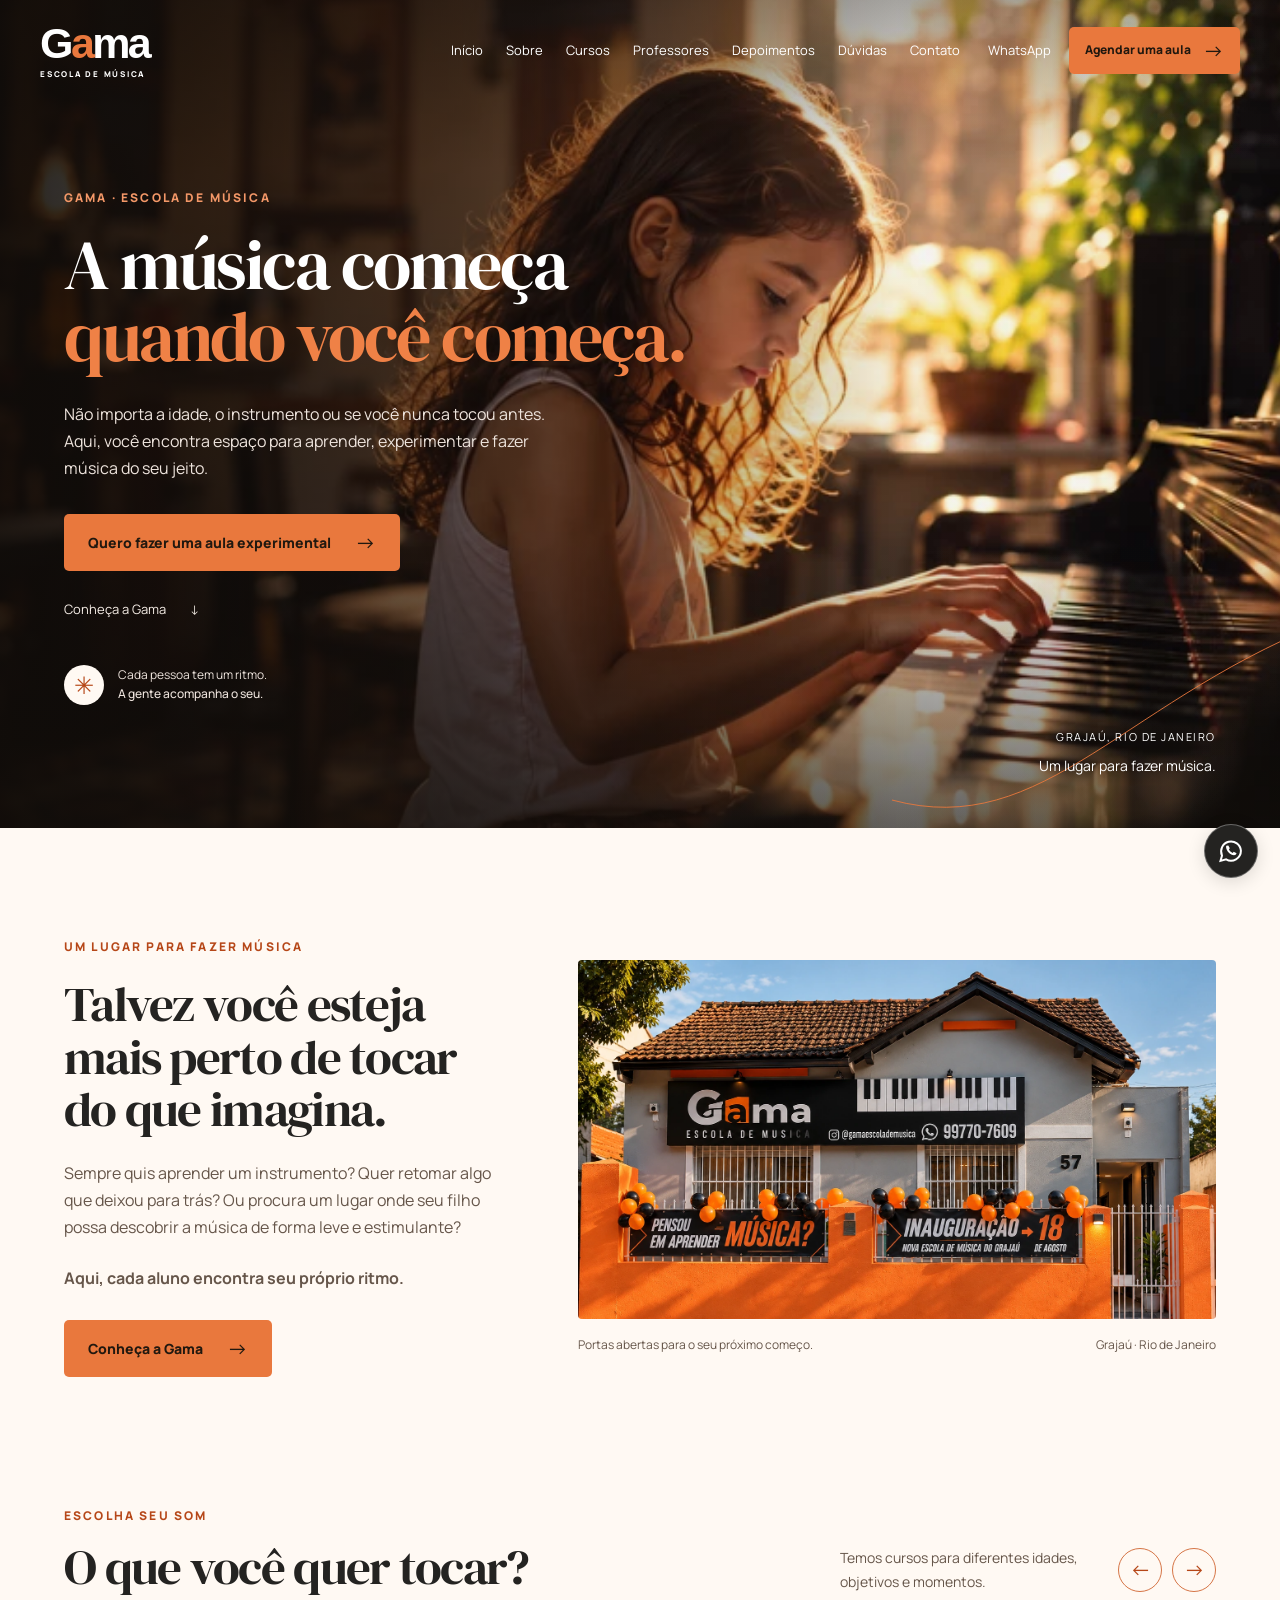
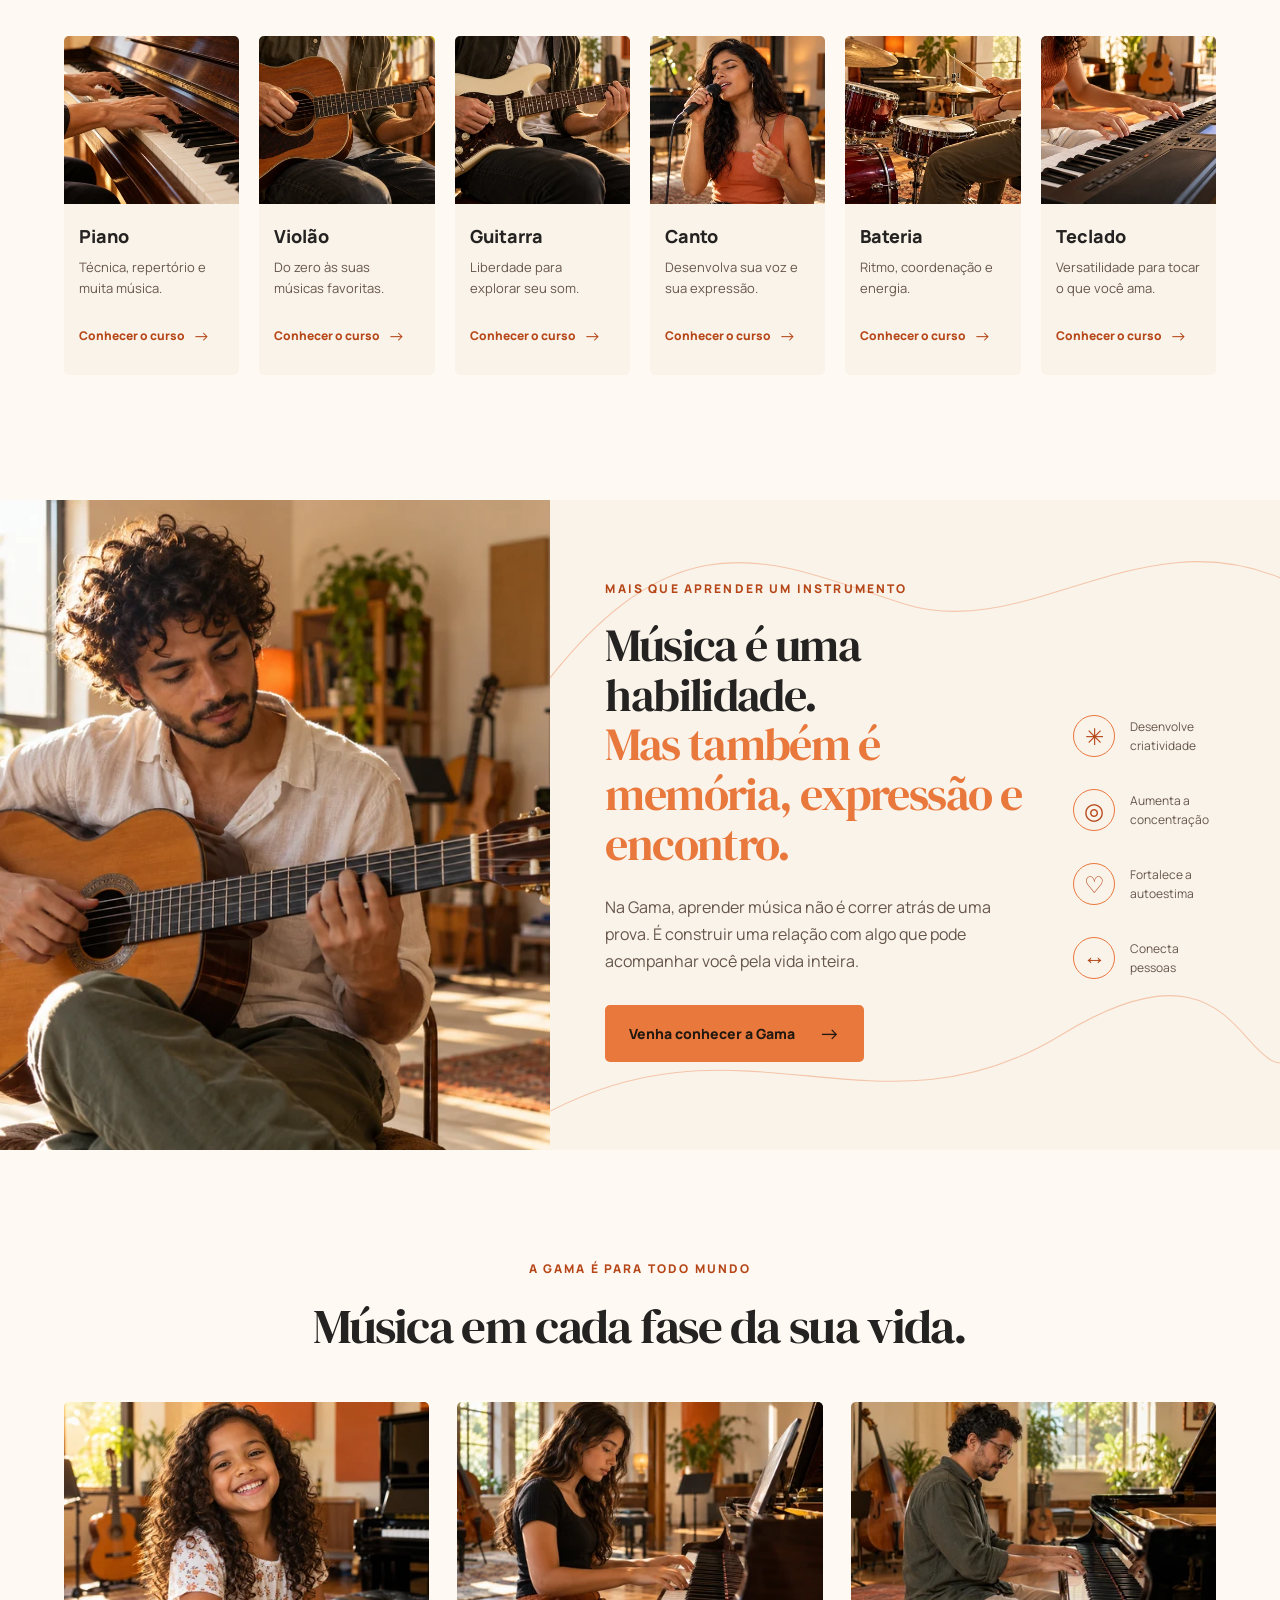
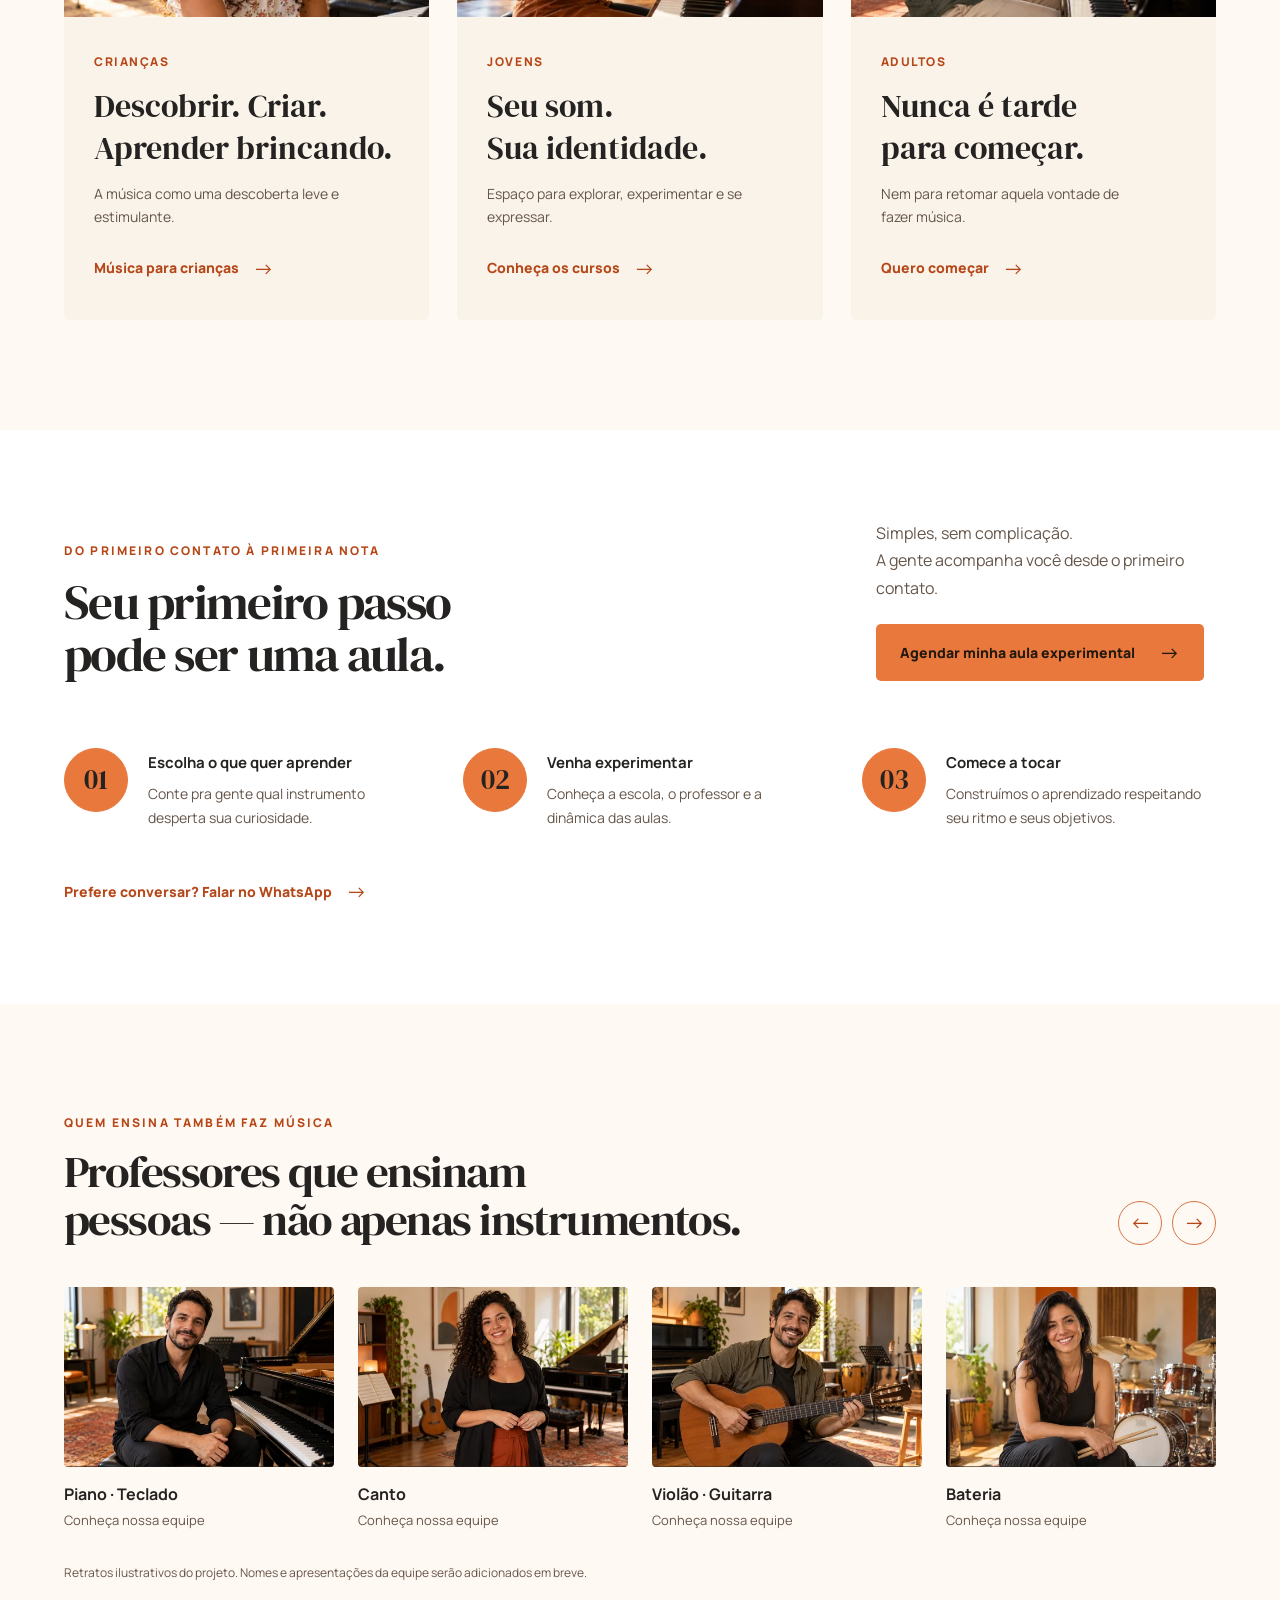
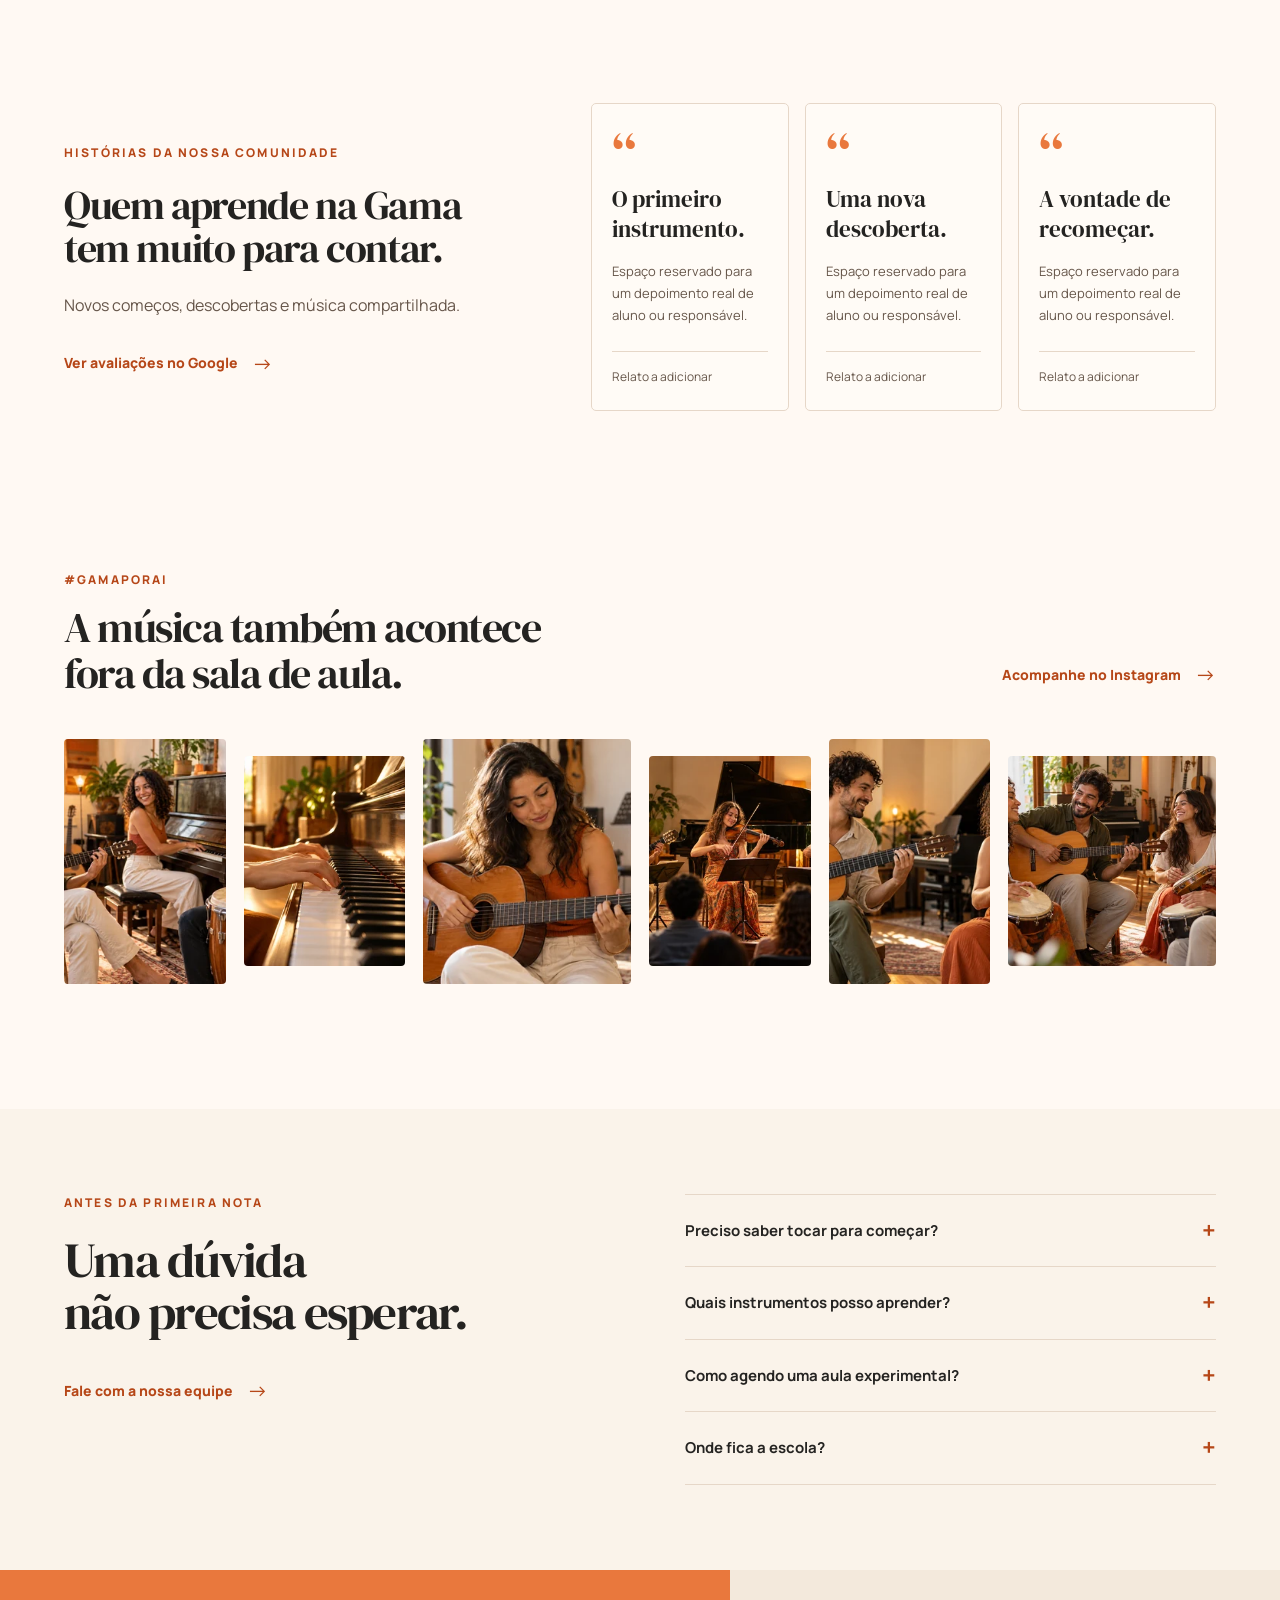
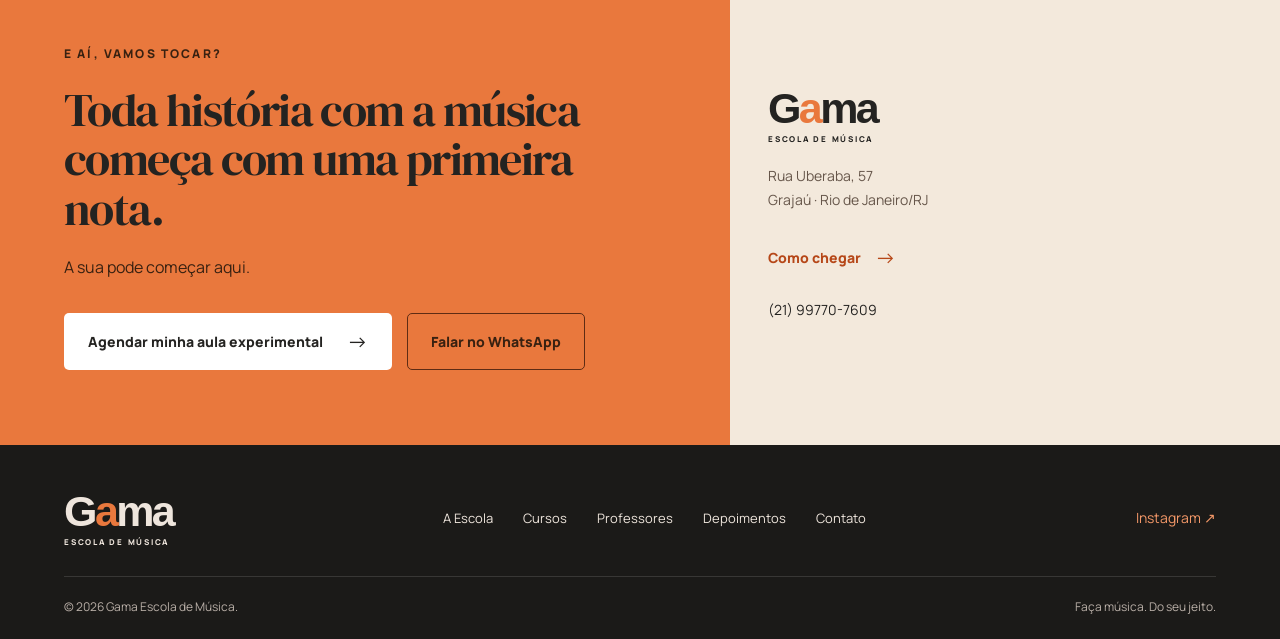
==== index.html @ e0041134 "Publish Gama Escola de Música website" ====
<!doctype html>
<html lang="pt-BR">
<head>
  <meta charset="UTF-8"><meta name="viewport" content="width=device-width,initial-scale=1">
  <title>Gama Escola de Música | Faça música no seu ritmo</title>
  <meta name="description" content="Piano, violão, guitarra, canto, bateria e teclado no Grajaú, Rio de Janeiro. Descubra seu som na Gama Escola de Música. Agende uma aula experimental.">
  <link rel="canonical" href="https://maximilerlima.github.io/gama-escola-de-musica/">
  <meta name="theme-color" content="#242321">
  <meta property="og:title" content="Gama Escola de Música | A música começa quando você começa."><meta property="og:description" content="Um lugar para aprender, experimentar e fazer música do seu jeito, no Grajaú, Rio de Janeiro."><meta property="og:type" content="website"><meta property="og:locale" content="pt_BR"><meta property="og:url" content="https://maximilerlima.github.io/gama-escola-de-musica/">
  <link rel="icon" href="data:image/svg+xml,%3Csvg xmlns='http://www.w3.org/2000/svg' viewBox='0 0 32 32'%3E%3Crect width='32' height='32' rx='7' fill='%23242321'/%3E%3Ctext x='6' y='25' font-family='Georgia' font-weight='bold' font-size='27' fill='%23E9783D'%3EG%3C/text%3E%3C/svg%3E">
  <link rel="preconnect" href="https://fonts.googleapis.com"><link rel="preconnect" href="https://fonts.gstatic.com" crossorigin><link href="https://fonts.googleapis.com/css2?family=DM+Serif+Display:ital@0;1&family=Manrope:wght@400;500;600;700;800&display=swap" rel="stylesheet">
  <link rel="stylesheet" href="styles.css"><script src="script.js" defer></script>
  <script type="application/ld+json">{"@context":"https://schema.org","@type":"MusicSchool","name":"Gama Escola de Música","telephone":"+55-21-99770-7609","address":{"@type":"PostalAddress","streetAddress":"Rua Uberaba, 57, Grajaú","addressLocality":"Rio de Janeiro","addressRegion":"RJ","addressCountry":"BR"},"sameAs":["https://www.instagram.com/gamaescolademusica/"],"url":"https://maximilerlima.github.io/gama-escola-de-musica/"}</script>
</head>
<body>
  <a class="skip" href="#conteudo">Pular para o conteúdo</a>
  <header id="header" class="header"><div class="header-inner">
    <a class="brand" href="#inicio" aria-label="Gama Escola de Música — início"><span class="brand-name">G<span>a</span>ma</span><span class="brand-sub">ESCOLA DE MÚSICA</span></a>
    <nav id="menu" aria-label="Menu principal"><a href="#inicio">Início</a><a href="#sobre">Sobre</a><a href="#cursos">Cursos</a><a href="#professores">Professores</a><a href="#depoimentos">Depoimentos</a><a href="#duvidas">Dúvidas</a><a href="#contato">Contato</a></nav>
    <div class="header-actions"><a class="whatsapp-header" href="https://wa.me/5521997707609" target="_blank" rel="noopener">WhatsApp</a><button class="button button-small" data-book>Agendar uma aula <span class="arrow" aria-hidden="true">→</span></button><button class="menu-toggle" aria-label="Abrir menu" aria-controls="menu" aria-expanded="false"><span></span><span></span></button></div>
  </div></header>
  <main id="conteudo">
    <section class="hero" id="inicio">
      <picture><source media="(max-width:650px)" srcset="assets/hero-900.webp"><img class="hero-photo" src="assets/hero-1774.webp" alt="Criança tocando piano em um ambiente acolhedor, iluminado pelo sol" width="1774" height="887" fetchpriority="high"></picture>
      <div class="hero-shade"></div><div class="container hero-content"><span class="eyebrow light">GAMA · ESCOLA DE MÚSICA</span><h1>A música começa<br><em>quando você<br class="mobile-break"> começa.</em></h1><p>Não importa a idade, o instrumento ou se você nunca tocou antes. Aqui, você encontra espaço para aprender, experimentar e fazer música do seu jeito.</p><button class="button" data-book>Quero fazer uma aula experimental <span class="arrow" aria-hidden="true">→</span></button><a class="hero-secondary" href="#sobre">Conheça a Gama <span aria-hidden="true">↓</span></a><div class="hero-note"><span class="note-icon" aria-hidden="true">✳</span><span>Cada pessoa tem um ritmo.<br><strong>A gente acompanha o seu.</strong></span></div></div>
      <div class="hero-caption">GRAJAÚ, RIO DE JANEIRO <span>Um lugar para fazer música.</span></div><svg class="hero-wave" viewBox="0 0 500 220" fill="none" aria-hidden="true"><path d="M0 211C171 257 260 95 500 6" stroke="currentColor"/></svg>
    </section>
    <section class="section about" id="sobre"><div class="container split about-split"><div class="reveal"><span class="eyebrow">UM LUGAR PARA FAZER MÚSICA</span><h2>Talvez você esteja<br>mais perto de tocar<br>do que imagina.</h2><p>Sempre quis aprender um instrumento? Quer retomar algo que deixou para trás? Ou procura um lugar onde seu filho possa descobrir a música de forma leve e estimulante?</p><p class="standout">Aqui, cada aluno encontra seu próprio ritmo.</p><a class="button" href="#experimente">Conheça a Gama <span class="arrow" aria-hidden="true">→</span></a></div><figure class="facade reveal"><img src="assets/fachada.webp" alt="Fachada real da Gama Escola de Música, com muro laranja e placa preta, na Rua Uberaba, 57" width="1550" height="1014" loading="lazy"><figcaption>Portas abertas para o seu próximo começo. <span>Grajaú · Rio de Janeiro</span></figcaption></figure></div></section>
    <section class="section courses" id="cursos"><div class="container"><div class="section-heading reveal"><div><span class="eyebrow">ESCOLHA SEU SOM</span><h2>O que você quer tocar?</h2></div><div class="heading-aside"><p>Temos cursos para diferentes idades,<br>objetivos e momentos.</p><div class="carousel-controls"><button class="circle" data-scroll="courses-track" data-direction="-1" aria-label="Ver cursos anteriores">←</button><button class="circle" data-scroll="courses-track" data-direction="1" aria-label="Ver próximos cursos">→</button></div></div></div><div class="courses-track scroll-track" id="courses-track" aria-label="Cursos de música"></div></div></section>
    <section class="emotional" id="musica"><figure class="emotion-photo"><img src="assets/musica-vida-hd.webp" srcset="assets/musica-vida-hd-480.webp 480w, assets/musica-vida-hd-960.webp 960w, assets/musica-vida-hd.webp 1448w" sizes="(max-width:700px) 100vw, 43vw" alt="Jovem tocando violão à luz natural" width="1448" height="1086" loading="lazy"></figure><div class="emotion-content"><svg class="melody" viewBox="0 0 700 600" fill="none" preserveAspectRatio="none" aria-hidden="true"><path d="M-20 190C120 0 220 60 340 96S570 12 710 76M-20 575C180 460 310 600 490 494S660 550 720 515" stroke="currentColor"/></svg><div class="emotion-main reveal"><span class="eyebrow">MAIS QUE APRENDER UM INSTRUMENTO</span><h2>Música é uma habilidade.<br><em>Mas também é memória, expressão e encontro.</em></h2><p>Na Gama, aprender música não é correr atrás de uma prova. É construir uma relação com algo que pode acompanhar você pela vida inteira.</p><button class="button" data-book>Venha conhecer a Gama <span class="arrow" aria-hidden="true">→</span></button></div><ul class="benefits reveal"><li><span aria-hidden="true">✳</span>Desenvolve<br>criatividade</li><li><span aria-hidden="true">◎</span>Aumenta a<br>concentração</li><li><span aria-hidden="true">♡</span>Fortalece a<br>autoestima</li><li><span aria-hidden="true">↔</span>Conecta<br>pessoas</li></ul></div></section>
    <section class="section audiences"><div class="container"><div class="center reveal"><span class="eyebrow">A GAMA É PARA TODO MUNDO</span><h2>Música em cada fase da sua vida.</h2></div><div class="audience-grid"><article class="audience-card reveal"><img src="assets/criancas-hd.webp" srcset="assets/criancas-hd-480.webp 480w, assets/criancas-hd-960.webp 960w, assets/criancas-hd.webp 1672w" sizes="(max-width:700px) 100vw, 33vw" alt="Criança sorrindo em um ambiente musical" width="1672" height="941" loading="lazy"><div><span class="card-label">CRIANÇAS</span><h3>Descobrir. Criar.<br>Aprender brincando.</h3><p>A música como uma descoberta leve e estimulante.</p><button class="text-link" data-book data-audience="crianças">Música para crianças <span class="arrow" aria-hidden="true">→</span></button></div></article><article class="audience-card reveal"><img src="assets/jovens-hd.webp" srcset="assets/jovens-hd-480.webp 480w, assets/jovens-hd-960.webp 960w, assets/jovens-hd.webp 1672w" sizes="(max-width:700px) 100vw, 33vw" alt="Jovem tocando piano" width="1672" height="941" loading="lazy"><div><span class="card-label">JOVENS</span><h3>Seu som.<br>Sua identidade.</h3><p>Espaço para explorar, experimentar e se expressar.</p><button class="text-link" data-book data-audience="jovens">Conheça os cursos <span class="arrow" aria-hidden="true">→</span></button></div></article><article class="audience-card reveal"><img src="assets/adultos-hd.webp" srcset="assets/adultos-hd-480.webp 480w, assets/adultos-hd-960.webp 960w, assets/adultos-hd.webp 1672w" sizes="(max-width:700px) 100vw, 33vw" alt="Adulto tocando piano" width="1672" height="941" loading="lazy"><div><span class="card-label">ADULTOS</span><h3>Nunca é tarde<br>para começar.</h3><p>Nem para retomar aquela vontade de fazer música.</p><button class="text-link" data-book data-audience="adultos">Quero começar <span class="arrow" aria-hidden="true">→</span></button></div></article></div></div></section>
    <section class="section first-step" id="experimente"><div class="container"><div class="section-heading reveal"><div><span class="eyebrow">DO PRIMEIRO CONTATO À PRIMEIRA NOTA</span><h2>Seu primeiro passo<br>pode ser uma aula.</h2></div><div class="step-intro"><p>Simples, sem complicação.<br>A gente acompanha você desde o primeiro contato.</p><button class="button" data-book>Agendar minha aula experimental <span class="arrow" aria-hidden="true">→</span></button></div></div><div class="steps"><article class="reveal"><span class="step-number">01</span><div><h3>Escolha o que quer aprender</h3><p>Conte pra gente qual instrumento desperta sua curiosidade.</p></div></article><article class="reveal"><span class="step-number">02</span><div><h3>Venha experimentar</h3><p>Conheça a escola, o professor e a dinâmica das aulas.</p></div></article><article class="reveal"><span class="step-number">03</span><div><h3>Comece a tocar</h3><p>Construímos o aprendizado respeitando seu ritmo e seus objetivos.</p></div></article></div><a class="text-link step-whatsapp" href="https://wa.me/5521997707609" target="_blank" rel="noopener">Prefere conversar? Falar no WhatsApp <span class="arrow" aria-hidden="true">→</span></a></div></section>
    <section class="section teachers" id="professores"><div class="container"><div class="section-heading reveal"><div><span class="eyebrow">QUEM ENSINA TAMBÉM FAZ MÚSICA</span><h2>Professores que ensinam<br>pessoas — não apenas instrumentos.</h2></div><div class="carousel-controls"><button class="circle" data-scroll="teachers-track" data-direction="-1" aria-label="Ver professores anteriores">←</button><button class="circle" data-scroll="teachers-track" data-direction="1" aria-label="Ver próximos professores">→</button></div></div><div class="teacher-track scroll-track" id="teachers-track"></div><p class="editorial-note">Retratos ilustrativos do projeto. Nomes e apresentações da equipe serão adicionados em breve.</p></div></section>
    <section class="section testimonials" id="depoimentos"><div class="container testimonials-grid"><div class="reveal"><span class="eyebrow">HISTÓRIAS DA NOSSA COMUNIDADE</span><h2>Quem aprende na Gama<br>tem muito para contar.</h2><p>Novos começos, descobertas e música compartilhada.</p><a class="text-link" href="https://www.google.com/maps/search/?api=1&amp;query=Gama+Escola+de+Música+Rua+Uberaba+57+Grajaú+Rio+de+Janeiro" target="_blank" rel="noopener">Ver avaliações no Google <span class="arrow" aria-hidden="true">→</span></a></div><div class="testimonial-track scroll-track"><article class="quote-card reveal"><span class="quote-mark" aria-hidden="true">“</span><h3>O primeiro instrumento.</h3><p>Espaço reservado para um depoimento real de aluno ou responsável.</p><span class="quote-label">Relato a adicionar</span></article><article class="quote-card reveal"><span class="quote-mark" aria-hidden="true">“</span><h3>Uma nova descoberta.</h3><p>Espaço reservado para um depoimento real de aluno ou responsável.</p><span class="quote-label">Relato a adicionar</span></article><article class="quote-card reveal"><span class="quote-mark" aria-hidden="true">“</span><h3>A vontade de recomeçar.</h3><p>Espaço reservado para um depoimento real de aluno ou responsável.</p><span class="quote-label">Relato a adicionar</span></article></div></div></section>
    <section class="section gallery"><div class="container"><div class="section-heading reveal"><div><span class="eyebrow">#GAMAPORAI</span><h2>A música também acontece<br>fora da sala de aula.</h2></div><a class="text-link" href="https://www.instagram.com/gamaescolademusica/" target="_blank" rel="noopener">Acompanhe no Instagram <span class="arrow" aria-hidden="true">→</span></a></div><div class="gallery-track scroll-track" id="gallery-track"></div></div></section>
    <section class="section faq" id="duvidas"><div class="container faq-grid"><div class="reveal"><span class="eyebrow">ANTES DA PRIMEIRA NOTA</span><h2>Uma dúvida<br>não precisa esperar.</h2><a class="text-link" href="https://wa.me/5521997707609" target="_blank" rel="noopener">Fale com a nossa equipe <span class="arrow" aria-hidden="true">→</span></a></div><div class="faq-list reveal"><details><summary>Preciso saber tocar para começar?<span aria-hidden="true">+</span></summary><p>Não. Você pode começar do zero ou retomar um instrumento. A equipe conversa com você sobre seus objetivos e seu momento.</p></details><details><summary>Quais instrumentos posso aprender?<span aria-hidden="true">+</span></summary><p>Piano, violão, guitarra, canto, bateria e teclado. Fale com a Gama para conhecer a disponibilidade de cada curso.</p></details><details><summary>Como agendo uma aula experimental?<span aria-hidden="true">+</span></summary><p>Clique em “Agendar uma aula”, escolha seu interesse e envie a mensagem pelo WhatsApp. A equipe confirma os detalhes e a disponibilidade com você.</p></details><details><summary>Onde fica a escola?<span aria-hidden="true">+</span></summary><p>Na Rua Uberaba, 57, Grajaú, Rio de Janeiro/RJ. Na seção de contato você encontra o mapa e o link para traçar sua rota.</p></details></div></div></section>
    <section class="final-cta" id="contato"><div class="final-message reveal"><span class="eyebrow light">E AÍ, VAMOS TOCAR?</span><h2>Toda história com a música<br>começa com uma primeira nota.</h2><p>A sua pode começar aqui.</p><div class="final-actions"><button class="button button-white" data-book>Agendar minha aula experimental <span class="arrow" aria-hidden="true">→</span></button><a class="button button-outline" href="https://wa.me/5521997707609" target="_blank" rel="noopener">Falar no WhatsApp</a></div></div><div class="contact-info"><a class="brand dark" href="#inicio"><span class="brand-name">G<span>a</span>ma</span><span class="brand-sub">ESCOLA DE MÚSICA</span></a><address>Rua Uberaba, 57<br>Grajaú · Rio de Janeiro/RJ</address><a class="text-link" href="https://www.google.com/maps/dir/?api=1&amp;destination=Rua+Uberaba+57+Grajaú+Rio+de+Janeiro" target="_blank" rel="noopener">Como chegar <span class="arrow" aria-hidden="true">→</span></a><a class="contact-phone" href="https://wa.me/5521997707609" target="_blank" rel="noopener">(21) 99770-7609</a><iframe title="Mapa da Gama Escola de Música na Rua Uberaba, 57, Grajaú" src="https://www.google.com/maps?q=Rua%20Uberaba%2057%20Graja%C3%BA%20Rio%20de%20Janeiro&amp;output=embed" loading="lazy" referrerpolicy="no-referrer-when-downgrade"></iframe></div></section>
  </main>
  <footer><div class="container footer-top"><a class="brand" href="#inicio"><span class="brand-name">G<span>a</span>ma</span><span class="brand-sub">ESCOLA DE MÚSICA</span></a><nav aria-label="Menu do rodapé"><a href="#sobre">A Escola</a><a href="#cursos">Cursos</a><a href="#professores">Professores</a><a href="#depoimentos">Depoimentos</a><a href="#contato">Contato</a></nav><a class="footer-social" href="https://www.instagram.com/gamaescolademusica/" target="_blank" rel="noopener">Instagram ↗</a></div><div class="container footer-bottom"><span>© <span id="year">2026</span> Gama Escola de Música.</span><span>Faça música. Do seu jeito.</span></div></footer>
  <a class="floating-wa" href="https://wa.me/5521997707609" target="_blank" rel="noopener" aria-label="Conversar com a Gama no WhatsApp"><svg viewBox="0 0 24 24" fill="none" aria-hidden="true"><path d="M20.5 11.8a8.5 8.5 0 0 1-12.7 7.4L3 20.5l1.3-4.6a8.5 8.5 0 1 1 16.2-4.1Z" stroke="currentColor" stroke-width="1.7"/><path d="M8 7.5c-.8 1.5.7 4.6 2.2 6s4 2.9 5.8 1.8l.8-1.4-2.5-1.2-.8 1c-1.5-.6-2.7-1.7-3.3-3.2l.8-.8L9.7 7.3 8 7.5Z" fill="currentColor"/></svg></a>
  <dialog id="booking" aria-labelledby="booking-title"><button class="dialog-close" aria-label="Fechar agendamento">×</button><span class="eyebrow">SEU PRIMEIRO PASSO</span><h2 id="booking-title">Vamos fazer música?</h2><p>Conte um pouco sobre você. A equipe da Gama combina os detalhes da sua aula pelo WhatsApp.</p><form id="booking-form"><label for="name">Seu nome</label><input id="name" name="name" autocomplete="given-name" placeholder="Como podemos chamar você?" maxlength="80" required><label for="instrument">O que você quer aprender?</label><select id="instrument" name="instrument"><option value="Ainda estou descobrindo">Ainda estou descobrindo</option>Piano</option><option>Violão</option><option>Guitarra</option><option>Canto</option><option>Bateria</option><option>Teclado</option></select><label for="message">Algo que você quer contar? <span>(opcional)</span></label><textarea id="message" name="message" rows="3" maxlength="600" placeholder="Seu objetivo, experiência ou melhor horário para conversar."></textarea><button class="button" type="submit">Continuar no WhatsApp <span class="arrow" aria-hidden="true">→</span></button><small>A disponibilidade e o agendamento serão confirmados pela equipe.</small></form></dialog>
  <dialog id="course-dialog" aria-labelledby="course-title"><button class="dialog-close" aria-label="Fechar detalhes do curso">×</button><span class="eyebrow">ENCONTRE SEU SOM</span><h2 id="course-title"></h2><p id="course-description"></p><div class="course-dialog-note">Seu aprendizado começa com uma conversa sobre o que você gosta de ouvir e o que quer tocar.</div><button class="button" id="course-book">Quero experimentar <span class="arrow" aria-hidden="true">→</span></button></dialog>
</body>
</html>
---- styles.css ----
:root{--orange:#E9783D;--accent:#b64718;--cream:#FFF9F3;--sand:#FAF3EA;--ink:#242321;--muted:#66564A;--border:#e6d7c8;--serif:'DM Serif Display',Georgia,serif;--sans:'Manrope',Arial,sans-serif}*{box-sizing:border-box}html{scroll-behavior:smooth;scroll-padding-top:100px}body{margin:0;background:var(--cream);color:var(--ink);font-family:var(--sans);font-size:16px;line-height:1.7}body.locked{overflow:hidden}button,input,select,textarea{font:inherit}button,a{-webkit-tap-highlight-color:transparent}button{cursor:pointer}a{color:inherit;text-decoration:none}img{display:block;max-width:100%;height:auto;object-fit:cover}figure{margin:0}h1,h2,h3,p{margin:0}h1,h2{font-family:var(--serif);font-weight:400;letter-spacing:-.035em;line-height:1.08}h2{font-size:clamp(36px,3.8vw,60px)}h3{line-height:1.3}em{font-style:normal;color:var(--orange)}p{color:var(--muted)}p+p{margin-top:20px}.container{width:min(1400px,calc(100% - 128px));margin-inline:auto}.section{padding:110px 0}.eyebrow{display:block;font-size:12px;letter-spacing:.18em;font-weight:800;color:var(--accent);margin-bottom:22px;line-height:1.5}.eyebrow.light{color:#f49868}.button{border:1px solid transparent;background:var(--orange);color:#21180f;border-radius:5px;display:inline-flex;align-items:center;justify-content:center;gap:24px;padding:17px 23px;font-size:14px;font-weight:800;line-height:1.5;min-height:52px;transition:background .3s,transform .3s,box-shadow .3s}.button:hover{background:#F28A52;box-shadow:0 6px 22px #24232112;transform:translateY(-2px)}.arrow{display:inline-block;font-size:21px;font-weight:400;line-height:1;transition:transform .3s}.button:hover .arrow,.text-link:hover .arrow{transform:translateX(5px)}.text-link{display:inline-flex;align-items:center;gap:14px;color:var(--accent);font-size:14px;font-weight:800;padding:10px 0;border:0;background:none;min-height:44px}.text-link:hover{text-decoration:underline;text-underline-offset:5px}:focus-visible{outline:3px solid #ba521c;outline-offset:5px}.skip{position:fixed;left:20px;top:-100px;z-index:100;background:white;padding:12px}.skip:focus{top:10px}.header{position:absolute;top:0;left:0;width:100%;z-index:30;color:white;transition:background .35s,color .35s,box-shadow .35s}.header.scrolled{position:fixed;background:#fff9f3ed;backdrop-filter:blur(18px);box-shadow:0 4px 20px #2423210d;color:var(--ink)}.header-inner{width:calc(100% - 80px);margin:auto;display:flex;align-items:center;gap:28px;min-height:100px}.brand{display:inline-flex;flex-direction:column;line-height:1;flex-shrink:0}.brand-name{font-family:Arial,sans-serif;font-size:43px;font-weight:800;letter-spacing:-.06em}.brand-name span{color:var(--orange)}.brand-sub{font-size:8px;font-weight:800;letter-spacing:.22em;margin-top:5px}.header nav{display:flex;gap:23px;margin-left:auto}.header nav a{font-size:13px;padding:10px 0;position:relative;white-space:nowrap}.header nav a:after,footer nav a:after{content:'';position:absolute;bottom:4px;left:0;width:100%;height:1px;background:var(--orange);transform:scaleX(0);transform-origin:left;transition:transform .3s}.header nav a:hover:after,footer nav a:hover:after{transform:scaleX(1)}.header-actions{display:flex;align-items:center;gap:18px}.whatsapp-header{font-size:13px;white-space:nowrap}.button-small{font-size:12px;padding:12px 15px;min-height:44px;gap:12px}.menu-toggle{display:none;background:none;border:0;color:inherit;width:44px;height:44px;padding:10px}.menu-toggle span{display:block;height:2px;background:currentColor;margin:7px 0;transition:transform .3s}.hero{height:92svh;min-height:700px;max-height:1050px;position:relative;isolation:isolate;color:white;overflow:hidden}.hero picture{position:absolute;inset:0;z-index:-3}.hero-photo{width:100%;height:100%;object-position:68% center}.hero-shade{position:absolute;inset:0;z-index:-2;background:linear-gradient(90deg,#100c09e6 0%,#140e0a94 35%,#100c090a 70%),linear-gradient(0deg,#120e09a6,transparent 35%,transparent 80%,#120e0959)}.hero-content{padding-top:clamp(170px,21svh,240px)}.hero h1{font-size:clamp(64px,5.5vw,88px);max-width:900px;line-height:1.02}.hero h1 em{color:#ef8146}.hero-content>p{max-width:510px;font-size:16px;color:#eee4dd;margin:28px 0 32px;line-height:1.7}.hero-secondary{display:flex;width:max-content;gap:24px;color:#f6eee7;font-size:13px;margin-top:20px;min-height:36px;align-items:center}.hero-note{display:flex;gap:14px;margin-top:38px;font-size:12px;line-height:1.6;color:#eee4dd}.hero-note strong{font-weight:500}.note-icon{background:var(--cream);color:var(--accent);display:grid;place-items:center;border-radius:50%;width:40px;height:40px;font-size:24px}.hero-caption{position:absolute;right:64px;bottom:50px;font-size:11px;letter-spacing:.14em;text-align:right}.hero-caption span{display:block;font-size:14px;letter-spacing:0;margin-top:8px}.hero-wave{position:absolute;right:-60px;bottom:20px;width:35%;color:var(--orange);z-index:-1}.mobile-break{display:none}.split{display:grid;gap:70px;align-items:center}.about-split{grid-template-columns:.82fr 1.18fr}.about p{max-width:440px;margin-top:24px}.about .standout{font-weight:700;font-size:16px;margin-bottom:28px}.facade img{width:100%;height:auto;aspect-ratio:16/9;max-height:420px;object-fit:cover;object-position:center 20%;border-radius:4px}.facade figcaption{display:flex;justify-content:space-between;gap:12px;font-size:12px;color:var(--muted);margin-top:16px}.facade figcaption span{white-space:nowrap}.section-heading{display:flex;justify-content:space-between;align-items:end;gap:40px;margin-bottom:42px}.section-heading .eyebrow{margin-bottom:16px}.heading-aside{display:flex;gap:40px;align-items:center}.heading-aside p{font-size:14px}.carousel-controls{display:flex;gap:10px}.circle{width:44px;height:44px;border-radius:50%;border:1px solid #d67546;background:none;color:var(--accent);font-size:21px;transition:background .3s}.circle:hover{background:#f7e4d6}.courses{padding-top:20px}.scroll-track{overflow-x:auto;scroll-snap-type:x mandatory;scrollbar-width:thin;scrollbar-color:#d5ab91 transparent;padding-bottom:15px}.courses-track{display:grid;grid-auto-columns:calc((100% - 100px)/6);grid-auto-flow:column;gap:20px}.course-card{background:var(--sand);border-radius:5px;overflow:hidden;scroll-snap-align:start;transition:transform .35s}.course-card:hover{transform:translateY(-5px)}.course-image{overflow:hidden}.course-image img{width:100%;aspect-ratio:1.04;transition:transform .5s}.course-card:hover img{transform:scale(1.04)}.course-info{padding:21px 15px 17px}.course-info h3{font-size:18px;font-weight:800}.course-info p{font-size:13px;line-height:1.6;margin:8px 0 15px;min-height:42px}.course-info .text-link{font-size:12px;gap:8px}.course-info .arrow{font-size:17px}.emotional{display:grid;grid-template-columns:43% 57%;background:var(--sand)}.emotion-photo{overflow:hidden}.emotion-photo img{width:100%;height:100%;min-height:650px;object-position:50% center;transition:transform .5s}.emotion-content{padding:80px 6vw 80px 55px;display:grid;grid-template-columns:1fr 130px;gap:40px;position:relative;overflow:hidden;isolation:isolate}.emotion-content h2{font-size:clamp(36px,3.6vw,56px)}.emotion-content p{margin:25px 0 30px;max-width:450px}.benefits{list-style:none;padding:45px 0 0;display:flex;flex-direction:column;justify-content:center;gap:32px;font-size:12px;line-height:1.6;color:var(--muted)}.benefits li{display:flex;align-items:center;gap:15px}.benefits li>span{font-size:23px;display:grid;place-items:center;color:var(--accent);border:1px solid var(--orange);border-radius:50%;width:42px;height:42px;flex-shrink:0}.melody{position:absolute;inset:0;width:100%;height:100%;color:#e9783d60;z-index:-1}.center{text-align:center;margin-bottom:50px}.audience-grid{display:grid;grid-template-columns:repeat(3,1fr);gap:28px}.audience-card{background:var(--sand);border-radius:5px;overflow:hidden}.audience-card>img{width:100%;aspect-ratio:1.7;transition:transform .5s}.audience-card:hover>img{transform:scale(1.025)}.audience-card>div{padding:30px}.card-label{font-size:12px;font-weight:800;letter-spacing:.13em;color:var(--accent)}.audience-card h3{font-family:var(--serif);font-weight:400;font-size:32px;margin:12px 0}.audience-card p{font-size:14px;max-width:270px;margin-bottom:17px}.first-step{background:#fff;padding:90px 0}.step-intro p{max-width:340px;margin-bottom:22px}.steps{display:grid;grid-template-columns:repeat(3,1fr);gap:45px;padding-top:25px}.steps article{display:flex;gap:20px;position:relative}.step-number{font-family:var(--serif);font-size:28px;width:64px;height:64px;border-radius:50%;border:1px solid var(--orange);background:var(--orange);display:grid;place-items:center;flex-shrink:0}.steps h3{font-size:15px;margin:5px 0 10px}.steps p{font-size:14px}.step-whatsapp{margin-top:40px}.teachers h2{font-size:clamp(36px,3.5vw,54px)}.teacher-track{display:grid;grid-auto-flow:column;grid-auto-columns:calc((100% - 72px)/4);gap:24px}.teacher-card{scroll-snap-align:start}.teacher-image{position:relative;overflow:hidden;border-radius:4px}.teacher-image img{width:100%;aspect-ratio:1.5;transition:transform .5s}.teacher-card:hover img{transform:scale(1.04)}.teacher-overlay{position:absolute;bottom:0;left:0;right:0;background:#242321d9;color:white;font-size:12px;padding:16px;transform:translateY(100%);transition:transform .3s}.teacher-card:hover .teacher-overlay,.teacher-card:focus .teacher-overlay{transform:translateY(0)}.teacher-card h3{font-size:16px;margin-top:17px}.teacher-card>p{font-size:13px;margin-top:5px}.editorial-note{font-size:12px;margin-top:16px}.testimonials{padding-top:10px}.testimonials-grid{display:grid;grid-template-columns:.85fr 1.15fr;gap:65px;align-items:center}.testimonials h2{font-size:clamp(36px,3.1vw,46px)}.testimonials-grid>div>p{margin:22px 0}.testimonial-track{display:grid;grid-auto-flow:column;grid-auto-columns:calc((100% - 32px)/3);gap:16px}.quote-card{border:1px solid var(--border);padding:23px 20px;border-radius:5px;background:#ffffff40;scroll-snap-align:start}.quote-mark{font-family:var(--serif);font-size:58px;color:var(--orange);line-height:1}.quote-card h3{font-family:var(--serif);font-weight:400;font-size:23px;margin-bottom:15px}.quote-card p{font-size:13px}.quote-label{display:block;color:var(--muted);font-size:12px;margin-top:25px;border-top:1px solid var(--border);padding-top:15px}.gallery{padding-top:35px}.gallery h2{font-size:clamp(36px,3.3vw,50px)}.gallery-track{display:flex;gap:18px;align-items:center}.gallery-item{flex:1 0 14%;overflow:hidden;border-radius:4px;scroll-snap-align:start;border:0;background:none;padding:0;cursor:default}.gallery-item:nth-child(3n){flex-basis:18%}.gallery-item img{width:100%;height:245px;transition:transform .5s}.gallery-item:nth-child(2n) img{height:210px}.gallery-item:hover img{transform:scale(1.04)}.faq{background:var(--sand);padding:85px 0}.faq-grid{display:grid;grid-template-columns:1fr 1fr;gap:90px}.faq .text-link{margin-top:30px}.faq-list details{border-bottom:1px solid var(--border)}.faq-list details:first-child{border-top:1px solid var(--border)}summary{cursor:pointer;display:flex;justify-content:space-between;gap:25px;padding:23px 0;font-size:15px;font-weight:700;list-style:none}summary::-webkit-details-marker{display:none}summary>span{font-size:24px;color:var(--accent);line-height:1;transition:transform .3s}details[open] summary>span{transform:rotate(45deg)}details p{font-size:14px;padding:0 35px 24px 0}.final-cta{display:grid;grid-template-columns:57% 43%}.final-message{padding:75px 5vw;background:var(--orange);color:var(--ink)}.final-message .eyebrow{color:#382111}.final-message h2{font-size:clamp(36px,3.6vw,56px)}.final-message>p{color:#382111;margin-top:20px}.final-actions{display:flex;gap:15px;flex-wrap:wrap;margin-top:32px}.button-white{background:white;color:var(--ink)}.button-white:hover{background:var(--cream)}.button-outline{background:transparent;border-color:#5e2c14;color:#382111}.button-outline:hover{background:#ffffff30}.contact-info{display:grid;grid-template-columns:1fr 1.15fr;align-content:center;column-gap:22px;row-gap:16px;padding:50px 3vw;background:#f3e9dc}.dark{color:var(--ink)}address{grid-column:1;font-size:14px;font-style:normal;color:var(--muted)}.contact-info .text-link{grid-column:1}.contact-phone{grid-column:1;font-size:14px}.contact-info iframe{grid-column:2;grid-row:1/5;width:100%;height:240px;border:0;border-radius:4px;filter:saturate(.65)}footer{background:#1b1a18;color:#eee5dc;padding:45px 0 22px}.footer-top{display:flex;align-items:center;gap:35px;justify-content:space-between}footer nav{display:flex;gap:30px}footer nav a{font-size:13px;position:relative;padding:10px 0}.footer-social{font-size:14px;color:#f49868}.footer-bottom{border-top:1px solid #ffffff20;margin-top:30px;padding-top:20px;display:flex;justify-content:space-between;font-size:12px;color:#b9afa7}.floating-wa{position:fixed;bottom:22px;right:22px;background:var(--ink);border:1px solid #ffffff50;color:white;box-shadow:0 4px 18px #0002;width:54px;height:54px;display:grid;place-items:center;border-radius:50%;z-index:40;transition:transform .3s}.floating-wa:hover{transform:translateY(-4px)}.floating-wa svg{width:28px;height:28px}dialog{color:var(--ink);border:1px solid var(--border);background:var(--cream);border-radius:10px;padding:45px;width:min(540px,calc(100% - 36px));max-height:calc(100svh - 40px);box-shadow:0 20px 70px #0003;overflow:auto}dialog::backdrop{background:#14100dc7;backdrop-filter:blur(6px)}dialog h2{font-size:42px;margin-bottom:20px}dialog>p{font-size:14px}.dialog-close{position:absolute;right:15px;top:13px;width:44px;height:44px;border:0;background:none;font-size:30px;color:var(--muted)}dialog .eyebrow{padding-right:30px}form{display:flex;flex-direction:column;gap:9px;margin-top:25px}form label{font-size:14px;font-weight:700;margin-top:10px}form label span{font-weight:400;color:var(--muted)}input,select,textarea{border:1px solid #b6a496;border-radius:5px;background:white;padding:13px 14px;width:100%;color:var(--ink);font-size:16px}textarea{resize:vertical}form .button{margin-top:15px}form small{font-size:12px;color:var(--muted);text-align:center;margin-top:8px}.course-dialog-note{padding:22px;background:var(--sand);font-size:14px;color:var(--muted);margin:22px 0}.js .reveal{opacity:0;transform:translateY(22px);transition:opacity .7s,transform .7s}.js .reveal.visible{opacity:1;transform:none}.js .audience-card:nth-child(2),.js .steps article:nth-child(2){transition-delay:.1s}.js .audience-card:nth-child(3),.js .steps article:nth-child(3){transition-delay:.2s}
@media(min-width:1600px){.header-inner{width:min(1480px,calc(100% - 100px))}.emotion-content{padding-right:max(55px,calc((100vw - 1400px)/2))}.hero-caption{right:max(64px,calc((100vw - 1400px)/2))}}
@media(max-width:1250px){.header-inner{gap:20px;width:calc(100% - 60px)}.header nav{gap:16px}.header nav a{font-size:12px}.whatsapp-header{display:none}.container{width:calc(100% - 90px)}.split{gap:45px}.emotion-content{padding:65px 40px;gap:25px;grid-template-columns:1fr}.benefits{display:grid;grid-template-columns:1fr 1fr;margin:0;padding:0;gap:18px}.emotion-photo img{min-height:730px}.course-info{padding:18px 12px}.courses-track{grid-auto-columns:calc((100% - 60px)/4)}.testimonials-grid{grid-template-columns:.8fr 1.2fr;gap:35px}.testimonial-track{grid-auto-columns:calc((100% - 16px)/2)}.contact-info{grid-template-columns:1fr;row-gap:14px}.contact-info iframe{grid-column:1;grid-row:auto;height:180px}.final-message{display:flex;flex-direction:column;justify-content:center}.final-cta{grid-template-columns:60% 40%}}
@media(max-width:1000px){.header-inner{min-height:85px}.header nav{display:none;position:absolute;top:84px;left:0;width:100%;margin:0;background:var(--cream);color:var(--ink);padding:20px 35px 30px;box-shadow:0 15px 25px #0002;flex-direction:column;gap:4px}.header.menu-open{background:var(--cream);color:var(--ink)}.header.menu-open nav{display:flex}.header nav a{font-size:16px;min-height:44px}.header-actions{margin-left:auto}.menu-toggle{display:block}.menu-open .menu-toggle span:first-child{transform:translateY(4.5px) rotate(45deg)}.menu-open .menu-toggle span:last-child{transform:translateY(-4.5px) rotate(-45deg)}.section{padding:80px 0}.hero{min-height:730px}.hero h1{font-size:64px}.hero-content{padding-top:180px}.hero-content>p{max-width:430px}.about-split{gap:30px;grid-template-columns:1fr 1fr}.about h2{font-size:40px}.facade img{aspect-ratio:16/9;max-height:350px}.facade figcaption{flex-direction:column}.section-heading{gap:25px}.heading-aside{gap:22px}.heading-aside p{font-size:13px}.emotional{grid-template-columns:42% 58%}.emotion-content{padding:55px 30px}.emotion-content h2{font-size:39px}.audience-grid{gap:20px}.audience-card>div{padding:24px}.audience-card h3{font-size:28px}.steps{gap:25px}.steps article{flex-direction:column;gap:12px}.teacher-track{grid-auto-columns:calc((100% - 40px)/3);gap:20px}.testimonials-grid{grid-template-columns:1fr}.testimonial-track{grid-auto-columns:calc((100% - 32px)/3)}.gallery-item{flex-basis:23%}.gallery-item:nth-child(3n){flex-basis:27%}.faq-grid{gap:45px}.footer-top{flex-wrap:wrap}footer nav{gap:22px}.gallery .section-heading{align-items:start;flex-direction:column}}
@media(max-width:700px){html{scroll-padding-top:85px}.container{width:calc(100% - 44px)}.section{padding:66px 0}.header-inner{width:calc(100% - 36px);min-height:78px;gap:14px}.brand-name{font-size:35px}.brand-sub{font-size:7px}.header-actions{gap:10px}.button-small{font-size:11px;padding:10px 12px;gap:8px}.header nav{top:77px;padding:18px 24px 26px}.button-small .arrow{display:none}.hero{height:88svh;min-height:700px;max-height:850px}.hero-photo{object-position:61% center}.hero-shade{background:linear-gradient(90deg,#120c0999,#120c0917),linear-gradient(0deg,#100b09ee 0%,#100b0982 45%,transparent 85%,#120c0966)}.hero-content{padding-top:195px}.hero .eyebrow{font-size:11px;letter-spacing:.13em;margin-bottom:22px}.hero h1{font-size:46px;letter-spacing:-.03em;line-height:1.08}.mobile-break{display:inline}.hero-content>p{font-size:14px;max-width:330px;margin:25px 0 26px;color:#f0e7df}.hero .button{font-size:12px;gap:16px;padding:16px 18px}.hero-secondary{font-size:12px;margin-top:12px}.hero-note{margin-top:22px;font-size:11px}.hero-caption{display:none}.hero-wave{width:55%;right:-15px;bottom:50px}.eyebrow{font-size:11px;margin-bottom:18px;letter-spacing:.13em}h2{font-size:38px;line-height:1.1}.about-split{grid-template-columns:1fr;gap:36px}.about h2{font-size:39px}.about p{font-size:15px;max-width:none;margin-top:22px}.about .standout{font-size:15px}.facade img{aspect-ratio:16/9;max-height:260px}.facade figcaption{font-size:11px;flex-direction:row;flex-wrap:wrap}.section-heading{align-items:start;flex-direction:column;gap:24px;margin-bottom:28px}.heading-aside{width:100%;justify-content:space-between;gap:12px}.heading-aside p{font-size:13px}.courses{padding-top:10px}.courses-track{grid-auto-columns:68%;gap:18px;margin-right:-22px;padding-right:22px}.course-image img{aspect-ratio:1.25}.course-info{padding:22px}.course-info h3{font-size:20px}.course-info p{font-size:14px;min-height:auto;max-width:210px}.course-info .text-link{font-size:13px}.emotional{grid-template-columns:1fr}.emotion-photo img{min-height:0;height:auto;aspect-ratio:1.15;object-position:center}.emotion-content{padding:48px 22px;gap:30px}.emotion-content h2{font-size:39px;max-width:440px}.emotion-content p{font-size:15px}.benefits{grid-template-columns:1fr 1fr;gap:22px;font-size:12px}.center{text-align:left;margin-bottom:35px}.center h2{max-width:380px}.audience-grid{grid-template-columns:1fr;gap:28px}.audience-card>img{aspect-ratio:1.7}.audience-card>div{padding:26px}.audience-card h3{font-size:32px}.audience-card p{font-size:15px;max-width:none}.first-step .section-heading{gap:28px}.step-intro p{font-size:15px;max-width:none}.step-intro .button{font-size:12px;gap:15px}.steps{grid-template-columns:1fr;gap:30px;padding-top:12px}.steps article{flex-direction:row;gap:20px}.step-number{width:56px;height:56px;font-size:25px}.steps h3{font-size:15px}.steps p{font-size:14px;max-width:310px}.step-whatsapp{font-size:12px;margin-top:28px}.teachers h2{font-size:36px}.teachers .section-heading>.carousel-controls{align-self:flex-end}.teacher-track{grid-auto-columns:78%;gap:20px;margin-right:-22px;padding-right:22px}.teacher-card h3{font-size:18px}.teacher-card>p{font-size:14px}.teacher-overlay{font-size:12px;transform:translateY(0);background:#242321aa}.editorial-note{font-size:12px}.testimonials{padding-top:10px}.testimonials-grid{gap:28px}.testimonials h2{font-size:36px}.testimonial-track{grid-auto-columns:84%;gap:16px;margin-right:-22px;padding-right:22px}.quote-card{padding:28px}.quote-card h3{font-size:28px}.quote-card p{font-size:14px}.gallery h2{font-size:36px}.gallery-track{gap:14px;margin-right:-22px;padding-right:22px}.gallery-item{flex:0 0 48%}.gallery-item:nth-child(3n){flex-basis:58%}.gallery-item img{height:225px}.gallery-item:nth-child(2n) img{height:195px}.faq-grid{grid-template-columns:1fr;gap:32px}.faq .text-link{margin-top:20px}summary{font-size:14px;padding:22px 0}.final-cta{grid-template-columns:1fr}.final-message{padding:55px 22px}.final-message h2{font-size:38px}.final-actions{flex-direction:column;align-items:stretch}.final-actions .button{font-size:12px;gap:15px}.contact-info{padding:45px 22px;grid-template-columns:1fr 1fr;column-gap:18px}.contact-info iframe{grid-column:2;grid-row:1/5;height:240px}.contact-info address{font-size:12px}.contact-phone{font-size:13px}.contact-info .text-link{font-size:12px}footer{padding-top:38px}.footer-top{gap:30px;align-items:start}footer nav{display:grid;grid-template-columns:1fr 1fr;gap:8px 30px;width:100%;order:3}footer nav a{font-size:14px;min-height:44px}.footer-social{align-self:center}.footer-bottom{font-size:11px;gap:15px;flex-direction:column;padding-bottom:30px}.floating-wa{width:50px;height:50px;bottom:16px;right:16px}dialog{padding:36px 24px}dialog h2{font-size:36px}.dialog-close{right:8px;top:8px}}
@media(prefers-reduced-motion:reduce){html{scroll-behavior:auto}*,*:before,*:after{animation:none!important;transition:none!important}.js .reveal{opacity:1;transform:none}.hero-photo{transform:none!important}}
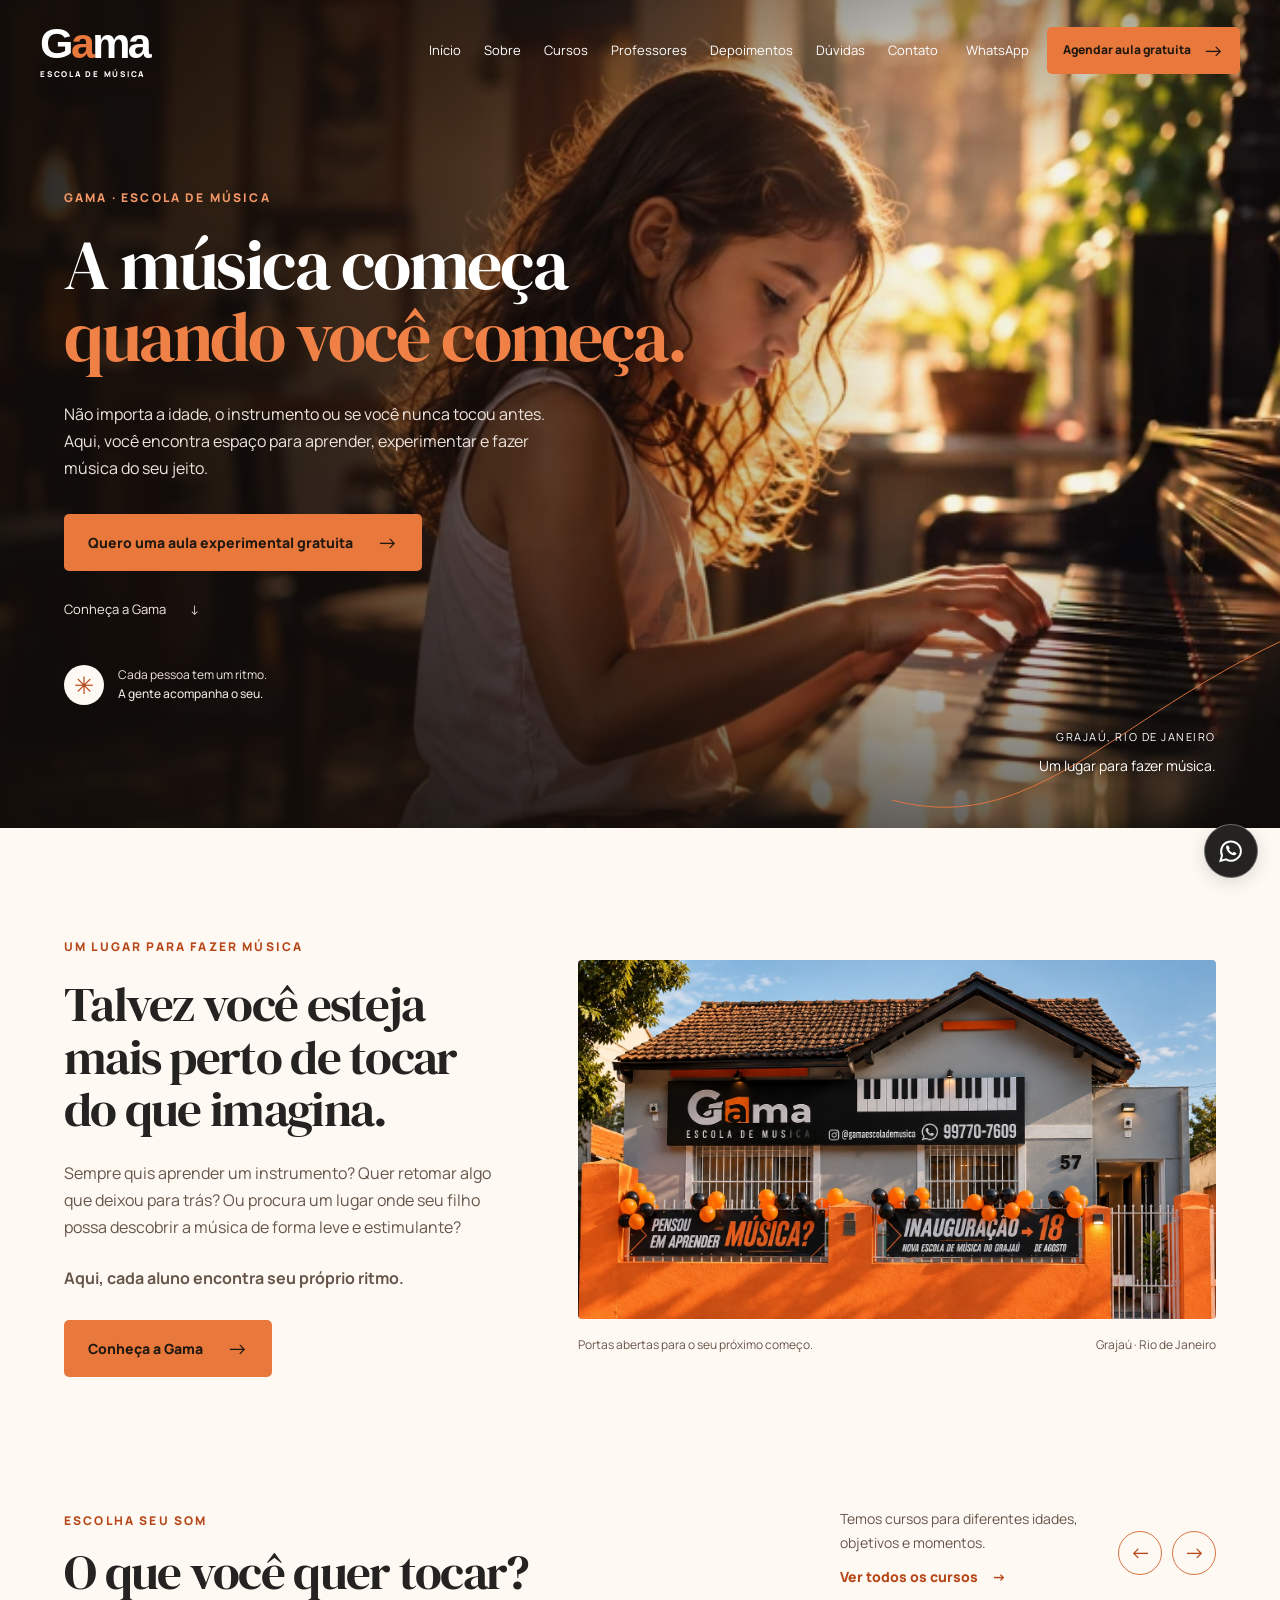
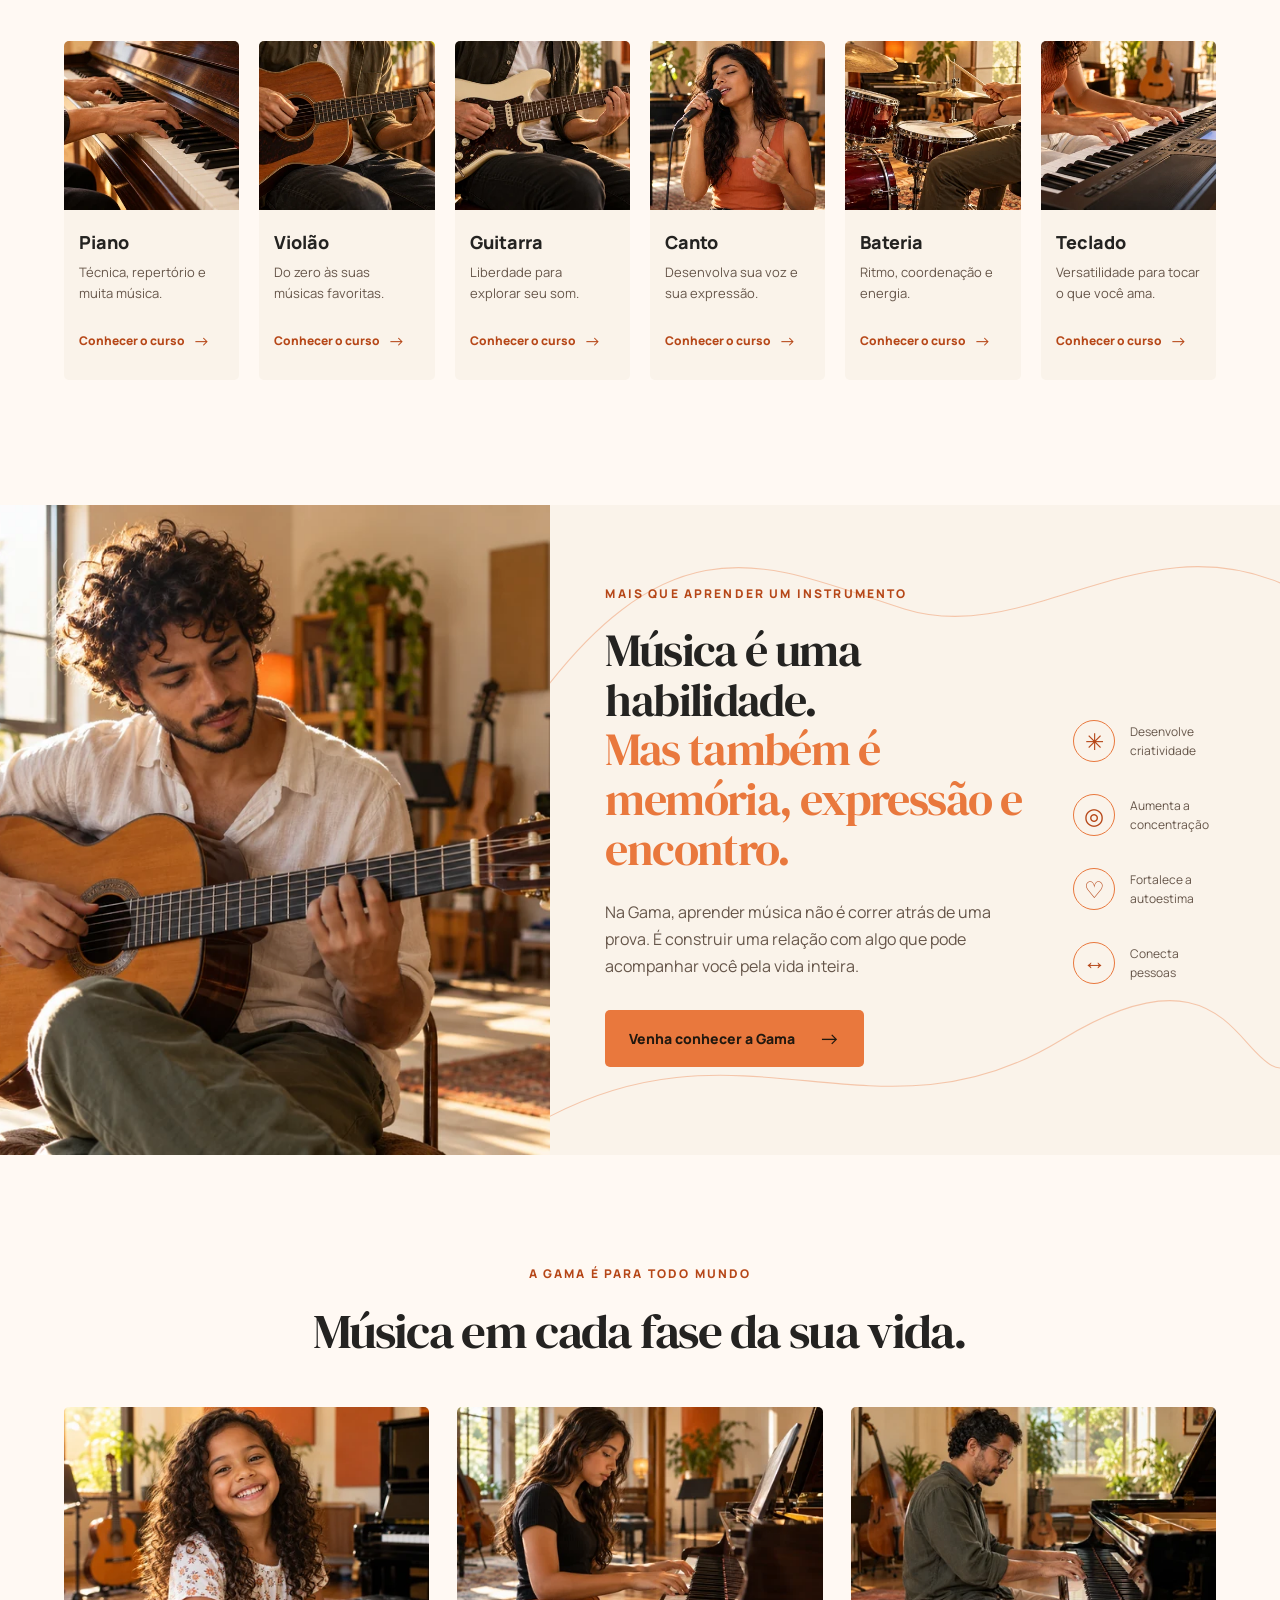
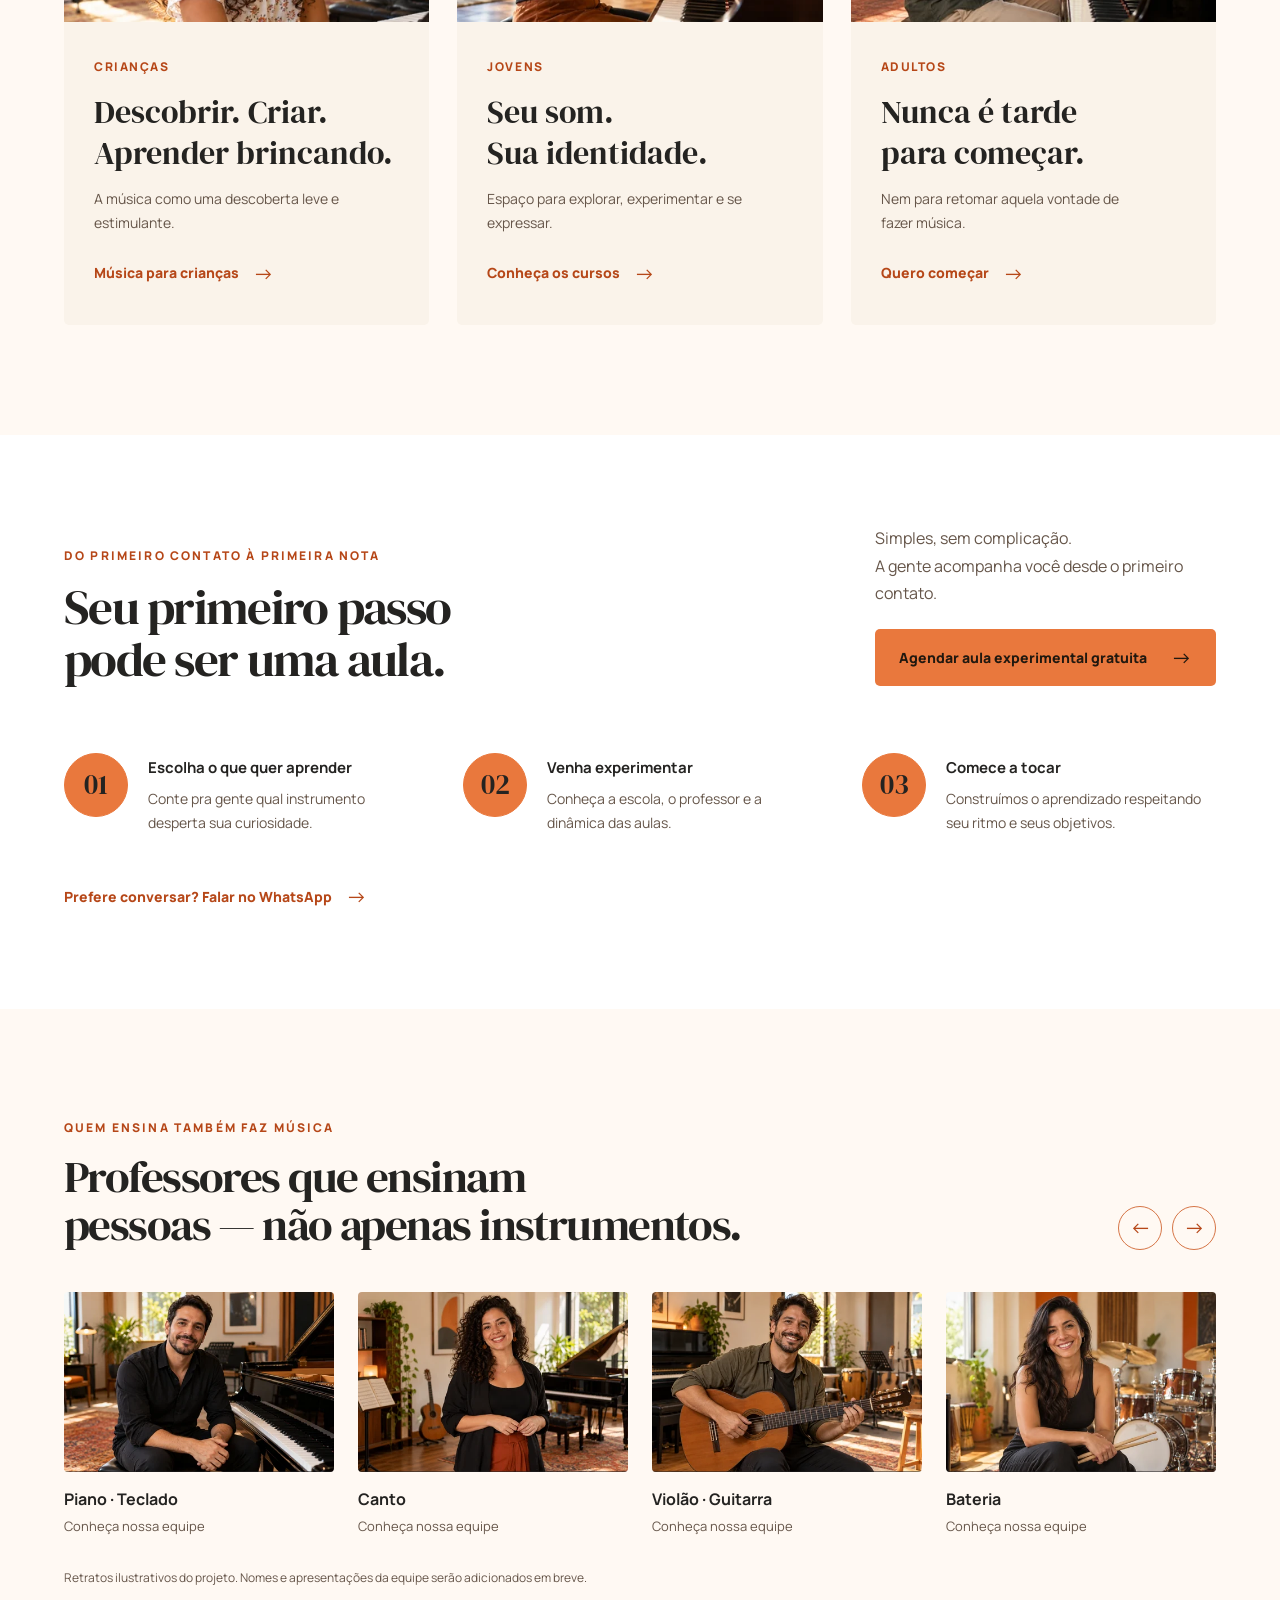
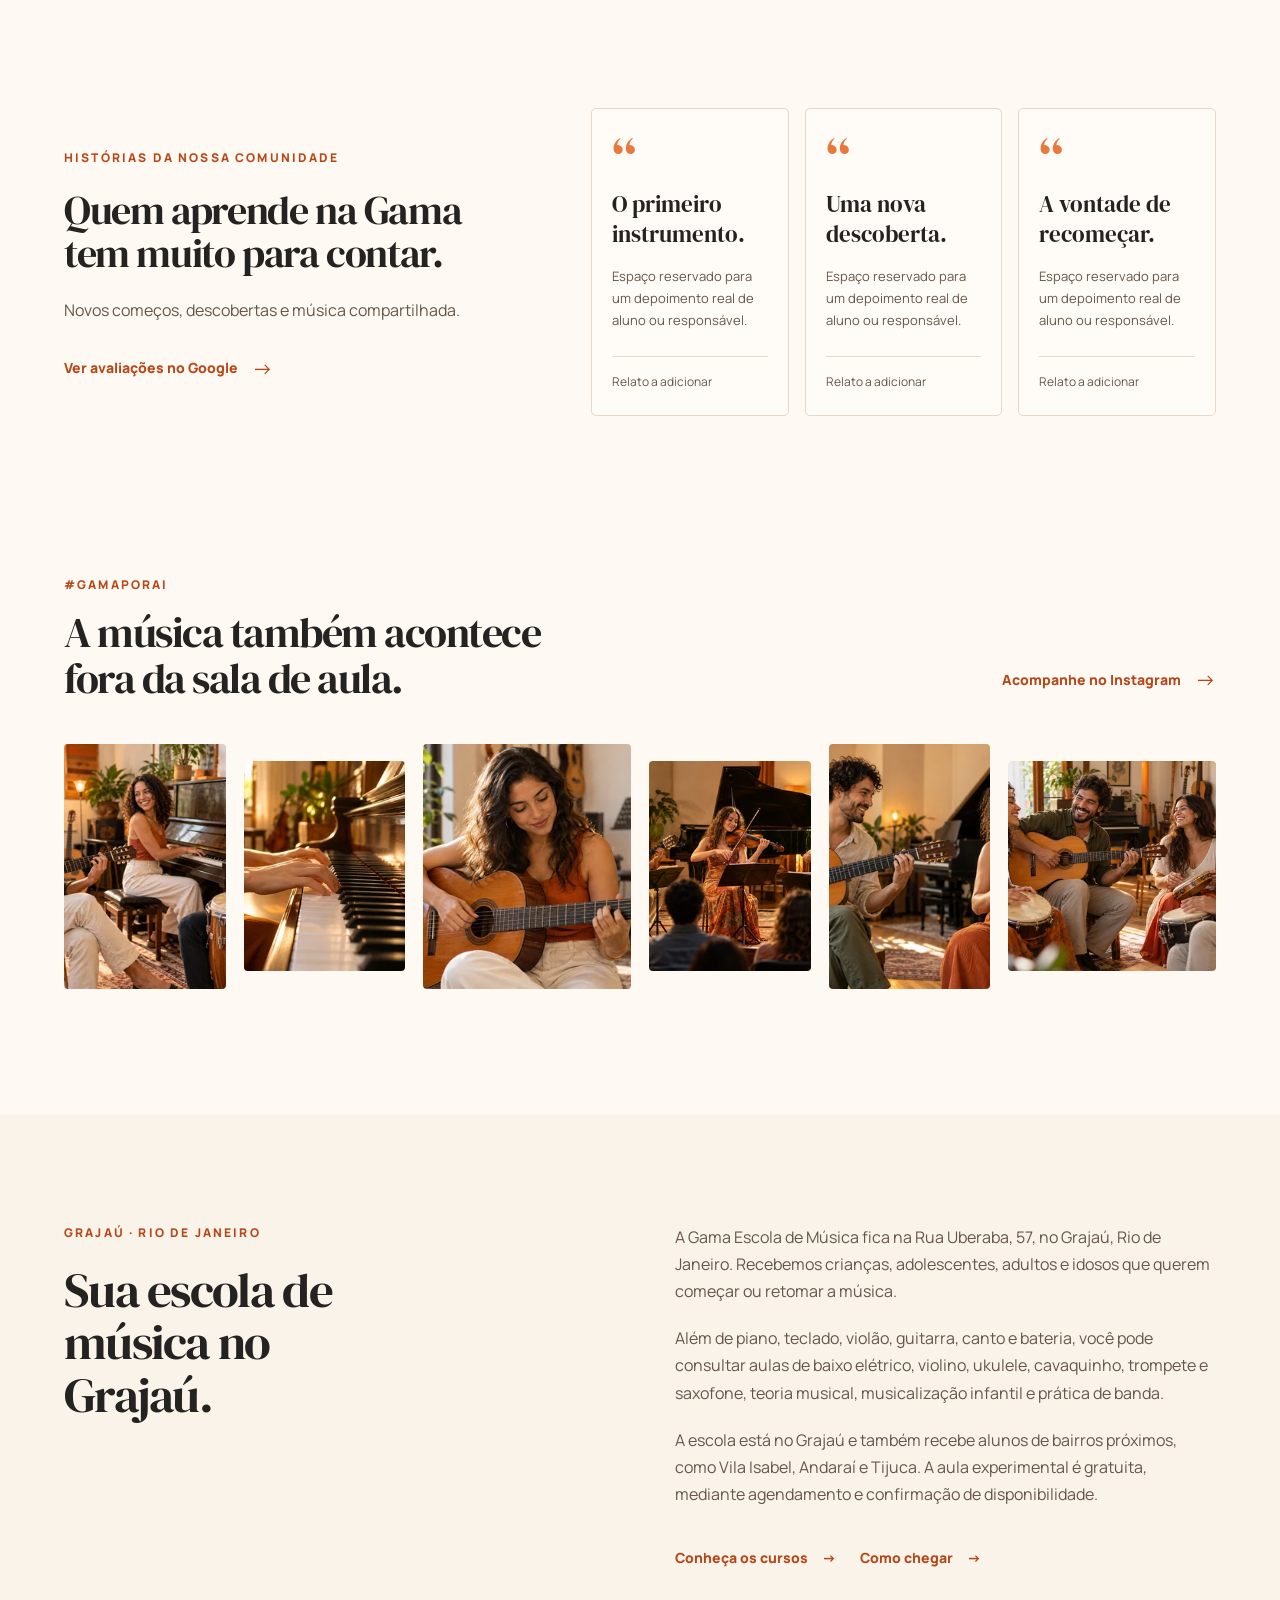
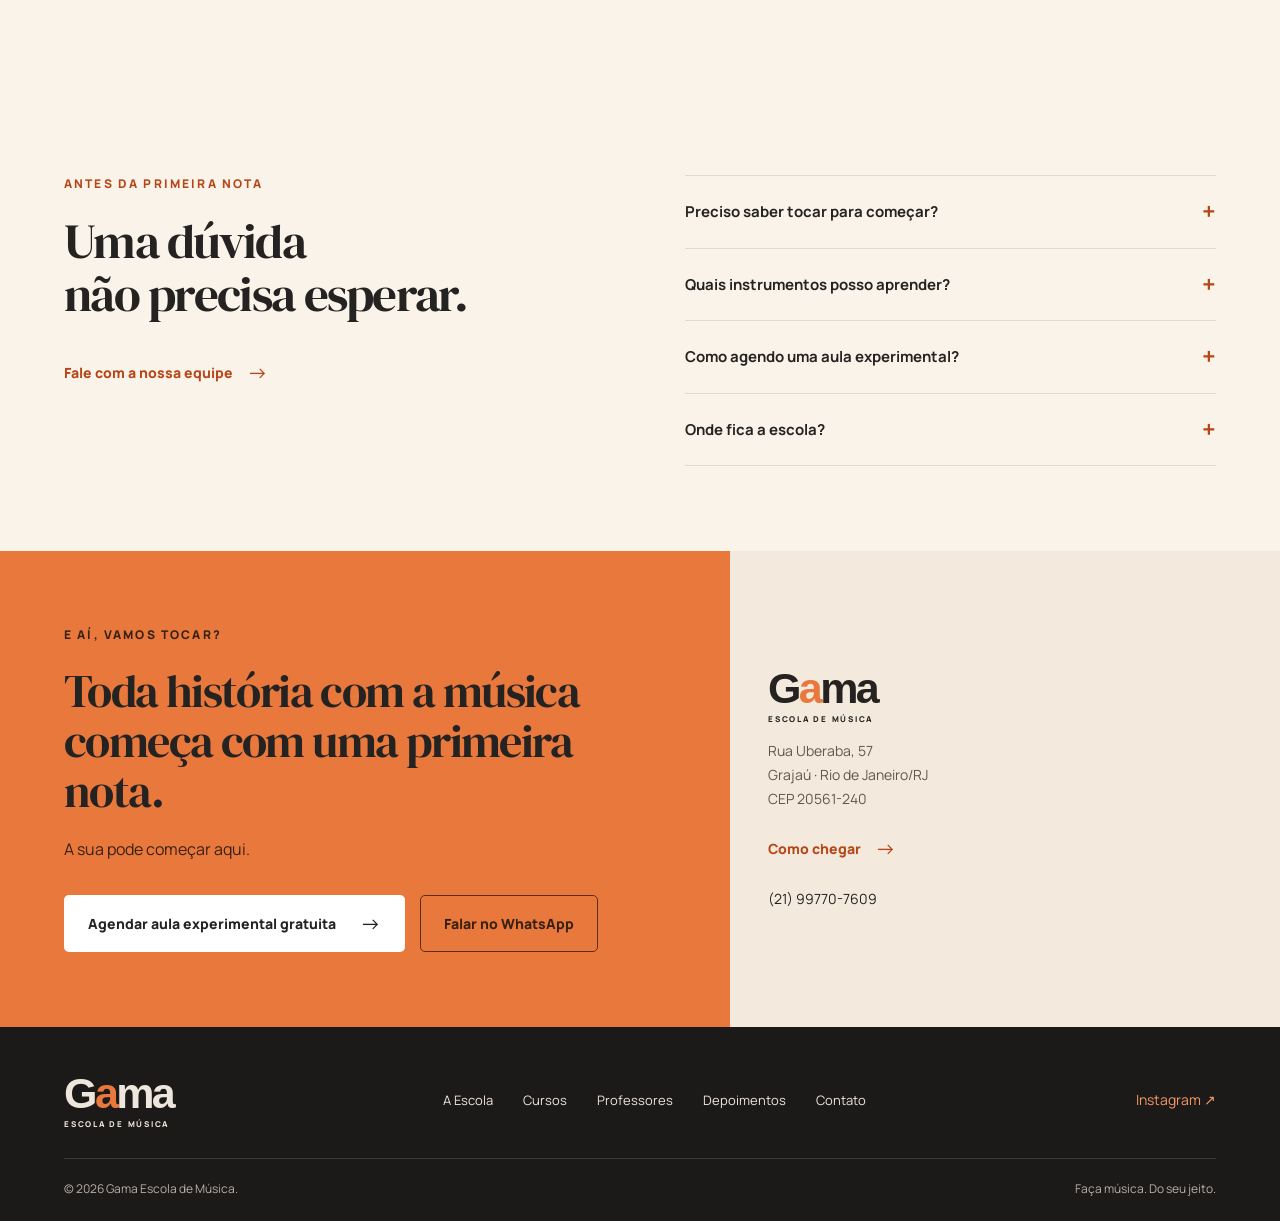
==== commit 2137ff4c: "Implement local SEO and static course pages" ====
--- a/index.html
+++ b/index.html
@@ -2,43 +2,60 @@
 <html lang="pt-BR">
 <head>
   <meta charset="UTF-8"><meta name="viewport" content="width=device-width,initial-scale=1">
-  <title>Gama Escola de Música | Faça música no seu ritmo</title>
-  <meta name="description" content="Piano, violão, guitarra, canto, bateria e teclado no Grajaú, Rio de Janeiro. Descubra seu som na Gama Escola de Música. Agende uma aula experimental.">
-  <link rel="canonical" href="https://maximilerlima.github.io/gama-escola-de-musica/">
+  <!-- SEO:START -->
+<title>Escola de Música no Grajaú, RJ | Gama Escola de Música</title>
+<meta name="description" content="Aulas de piano, violão, canto, guitarra, bateria e mais no Grajaú, RJ. Para crianças, jovens, adultos e idosos. Agende sua aula experimental gratuita.">
+<meta name="robots" content="index,follow">
+<link rel="canonical" href="https://gamaescolademusica.com.br/">
+<meta property="og:type" content="website">
+<meta property="og:locale" content="pt_BR">
+<meta property="og:site_name" content="Gama Escola de Música">
+<meta property="og:title" content="Escola de Música no Grajaú, RJ | Gama Escola de Música">
+<meta property="og:description" content="Aulas de piano, violão, canto, guitarra, bateria e mais no Grajaú, RJ. Para crianças, jovens, adultos e idosos. Agende sua aula experimental gratuita.">
+<meta property="og:url" content="https://gamaescolademusica.com.br/">
+<meta property="og:image" content="https://gamaescolademusica.com.br/assets/compartilhar-gama.webp">
+<meta property="og:image:width" content="1200">
+<meta property="og:image:height" content="630">
+<meta property="og:image:alt" content="Criança ao piano, imagem de apresentação da Gama Escola de Música">
+<meta name="twitter:card" content="summary_large_image">
+<meta name="twitter:title" content="Escola de Música no Grajaú, RJ | Gama Escola de Música">
+<meta name="twitter:description" content="Aulas de piano, violão, canto, guitarra, bateria e mais no Grajaú, RJ. Para crianças, jovens, adultos e idosos. Agende sua aula experimental gratuita.">
+<meta name="twitter:image" content="https://gamaescolademusica.com.br/assets/compartilhar-gama.webp">
+<!-- SEO:END -->
   <meta name="theme-color" content="#242321">
-  <meta property="og:title" content="Gama Escola de Música | A música começa quando você começa."><meta property="og:description" content="Um lugar para aprender, experimentar e fazer música do seu jeito, no Grajaú, Rio de Janeiro."><meta property="og:type" content="website"><meta property="og:locale" content="pt_BR"><meta property="og:url" content="https://maximilerlima.github.io/gama-escola-de-musica/">
   <link rel="icon" href="data:image/svg+xml,%3Csvg xmlns='http://www.w3.org/2000/svg' viewBox='0 0 32 32'%3E%3Crect width='32' height='32' rx='7' fill='%23242321'/%3E%3Ctext x='6' y='25' font-family='Georgia' font-weight='bold' font-size='27' fill='%23E9783D'%3EG%3C/text%3E%3C/svg%3E">
   <link rel="preconnect" href="https://fonts.googleapis.com"><link rel="preconnect" href="https://fonts.gstatic.com" crossorigin><link href="https://fonts.googleapis.com/css2?family=DM+Serif+Display:ital@0;1&family=Manrope:wght@400;500;600;700;800&display=swap" rel="stylesheet">
   <link rel="stylesheet" href="styles.css"><script src="script.js" defer></script>
-  <script type="application/ld+json">{"@context":"https://schema.org","@type":"MusicSchool","name":"Gama Escola de Música","telephone":"+55-21-99770-7609","address":{"@type":"PostalAddress","streetAddress":"Rua Uberaba, 57, Grajaú","addressLocality":"Rio de Janeiro","addressRegion":"RJ","addressCountry":"BR"},"sameAs":["https://www.instagram.com/gamaescolademusica/"],"url":"https://maximilerlima.github.io/gama-escola-de-musica/"}</script>
+  <script type="application/ld+json">{"@context":"https://schema.org","@type":["School","LocalBusiness"],"@id":"https://gamaescolademusica.com.br/#escola","name":"Gama Escola de Música","url":"https://gamaescolademusica.com.br/","description":"Escola de música no Grajaú, Rio de Janeiro, para crianças, adolescentes, adultos e idosos. Aula experimental gratuita mediante agendamento e disponibilidade.","telephone":"+5521997707609","address":{"@type":"PostalAddress","streetAddress":"Rua Uberaba, 57, Grajaú","addressLocality":"Rio de Janeiro","addressRegion":"RJ","postalCode":"20561-240","addressCountry":"BR"},"image":"https://gamaescolademusica.com.br/assets/fachada.webp","hasMap":"https://www.google.com/maps/search/?api=1&query=Gama+Escola+de+M%C3%BAsica+Rua+Uberaba+57+Graja%C3%BA+Rio+de+Janeiro","sameAs":["https://www.instagram.com/gamaescolademusica/"]}</script>
 </head>
 <body>
   <a class="skip" href="#conteudo">Pular para o conteúdo</a>
   <header id="header" class="header"><div class="header-inner">
     <a class="brand" href="#inicio" aria-label="Gama Escola de Música — início"><span class="brand-name">G<span>a</span>ma</span><span class="brand-sub">ESCOLA DE MÚSICA</span></a>
     <nav id="menu" aria-label="Menu principal"><a href="#inicio">Início</a><a href="#sobre">Sobre</a><a href="#cursos">Cursos</a><a href="#professores">Professores</a><a href="#depoimentos">Depoimentos</a><a href="#duvidas">Dúvidas</a><a href="#contato">Contato</a></nav>
-    <div class="header-actions"><a class="whatsapp-header" href="https://wa.me/5521997707609" target="_blank" rel="noopener">WhatsApp</a><button class="button button-small" data-book>Agendar uma aula <span class="arrow" aria-hidden="true">→</span></button><button class="menu-toggle" aria-label="Abrir menu" aria-controls="menu" aria-expanded="false"><span></span><span></span></button></div>
+    <div class="header-actions"><a class="whatsapp-header" href="https://wa.me/5521997707609" target="_blank" rel="noopener">WhatsApp</a><button class="button button-small" data-book>Agendar aula gratuita <span class="arrow" aria-hidden="true">→</span></button><button class="menu-toggle" aria-label="Abrir menu" aria-controls="menu" aria-expanded="false"><span></span><span></span></button></div>
   </div></header>
   <main id="conteudo">
     <section class="hero" id="inicio">
       <picture><source media="(max-width:650px)" srcset="assets/hero-900.webp"><img class="hero-photo" src="assets/hero-1774.webp" alt="Criança tocando piano em um ambiente acolhedor, iluminado pelo sol" width="1774" height="887" fetchpriority="high"></picture>
-      <div class="hero-shade"></div><div class="container hero-content"><span class="eyebrow light">GAMA · ESCOLA DE MÚSICA</span><h1>A música começa<br><em>quando você<br class="mobile-break"> começa.</em></h1><p>Não importa a idade, o instrumento ou se você nunca tocou antes. Aqui, você encontra espaço para aprender, experimentar e fazer música do seu jeito.</p><button class="button" data-book>Quero fazer uma aula experimental <span class="arrow" aria-hidden="true">→</span></button><a class="hero-secondary" href="#sobre">Conheça a Gama <span aria-hidden="true">↓</span></a><div class="hero-note"><span class="note-icon" aria-hidden="true">✳</span><span>Cada pessoa tem um ritmo.<br><strong>A gente acompanha o seu.</strong></span></div></div>
+      <div class="hero-shade"></div><div class="container hero-content"><span class="eyebrow light">GAMA · ESCOLA DE MÚSICA</span><h1>A música começa<br><em>quando você<br class="mobile-break"> começa.</em></h1><p>Não importa a idade, o instrumento ou se você nunca tocou antes. Aqui, você encontra espaço para aprender, experimentar e fazer música do seu jeito.</p><button class="button" data-book>Quero uma aula experimental gratuita <span class="arrow" aria-hidden="true">→</span></button><a class="hero-secondary" href="#sobre">Conheça a Gama <span aria-hidden="true">↓</span></a><div class="hero-note"><span class="note-icon" aria-hidden="true">✳</span><span>Cada pessoa tem um ritmo.<br><strong>A gente acompanha o seu.</strong></span></div></div>
       <div class="hero-caption">GRAJAÚ, RIO DE JANEIRO <span>Um lugar para fazer música.</span></div><svg class="hero-wave" viewBox="0 0 500 220" fill="none" aria-hidden="true"><path d="M0 211C171 257 260 95 500 6" stroke="currentColor"/></svg>
     </section>
     <section class="section about" id="sobre"><div class="container split about-split"><div class="reveal"><span class="eyebrow">UM LUGAR PARA FAZER MÚSICA</span><h2>Talvez você esteja<br>mais perto de tocar<br>do que imagina.</h2><p>Sempre quis aprender um instrumento? Quer retomar algo que deixou para trás? Ou procura um lugar onde seu filho possa descobrir a música de forma leve e estimulante?</p><p class="standout">Aqui, cada aluno encontra seu próprio ritmo.</p><a class="button" href="#experimente">Conheça a Gama <span class="arrow" aria-hidden="true">→</span></a></div><figure class="facade reveal"><img src="assets/fachada.webp" alt="Fachada real da Gama Escola de Música, com muro laranja e placa preta, na Rua Uberaba, 57" width="1550" height="1014" loading="lazy"><figcaption>Portas abertas para o seu próximo começo. <span>Grajaú · Rio de Janeiro</span></figcaption></figure></div></section>
-    <section class="section courses" id="cursos"><div class="container"><div class="section-heading reveal"><div><span class="eyebrow">ESCOLHA SEU SOM</span><h2>O que você quer tocar?</h2></div><div class="heading-aside"><p>Temos cursos para diferentes idades,<br>objetivos e momentos.</p><div class="carousel-controls"><button class="circle" data-scroll="courses-track" data-direction="-1" aria-label="Ver cursos anteriores">←</button><button class="circle" data-scroll="courses-track" data-direction="1" aria-label="Ver próximos cursos">→</button></div></div></div><div class="courses-track scroll-track" id="courses-track" aria-label="Cursos de música"></div></div></section>
+    <section class="section courses" id="cursos"><div class="container"><div class="section-heading reveal"><div><span class="eyebrow">ESCOLHA SEU SOM</span><h2>O que você quer tocar?</h2></div><div class="heading-aside"><p>Temos cursos para diferentes idades,<br>objetivos e momentos.<br><a class="text-link" href="/cursos/">Ver todos os cursos <span aria-hidden="true">→</span></a></p><div class="carousel-controls"><button class="circle" data-scroll="courses-track" data-direction="-1" aria-label="Ver cursos anteriores">←</button><button class="circle" data-scroll="courses-track" data-direction="1" aria-label="Ver próximos cursos">→</button></div></div></div><div class="courses-track scroll-track" id="courses-track" aria-label="Cursos de música"><article class="course-card"><div class="course-image"><img src="assets/piano-hd.webp" srcset="assets/piano-hd-480.webp 480w, assets/piano-hd-960.webp 960w, assets/piano-hd.webp 1536w" sizes="(max-width:700px) 68vw, (max-width:1250px) 25vw, 17vw" alt="Detalhe de piano sendo tocado" width="1536" height="1024" loading="lazy"></div><div class="course-info"><h3><a href="/aulas-de-piano/">Piano</a></h3><p>Técnica, repertório e muita música.</p><button class="text-link" data-course="0">Conhecer o curso <span class="arrow" aria-hidden="true">→</span></button></div></article><article class="course-card"><div class="course-image"><img src="assets/violao-hd.webp" srcset="assets/violao-hd-480.webp 480w, assets/violao-hd-960.webp 960w, assets/violao-hd.webp 1536w" sizes="(max-width:700px) 68vw, (max-width:1250px) 25vw, 17vw" alt="Detalhe de violão sendo tocado" width="1536" height="1024" loading="lazy"></div><div class="course-info"><h3><a href="/aulas-de-violao/">Violão</a></h3><p>Do zero às suas músicas favoritas.</p><button class="text-link" data-course="1">Conhecer o curso <span class="arrow" aria-hidden="true">→</span></button></div></article><article class="course-card"><div class="course-image"><img src="assets/guitarra-hd.webp" srcset="assets/guitarra-hd-480.webp 480w, assets/guitarra-hd-960.webp 960w, assets/guitarra-hd.webp 1536w" sizes="(max-width:700px) 68vw, (max-width:1250px) 25vw, 17vw" alt="Detalhe de guitarra sendo tocado" width="1536" height="1024" loading="lazy"></div><div class="course-info"><h3><a href="/aulas-de-guitarra/">Guitarra</a></h3><p>Liberdade para explorar seu som.</p><button class="text-link" data-course="2">Conhecer o curso <span class="arrow" aria-hidden="true">→</span></button></div></article><article class="course-card"><div class="course-image"><img src="assets/canto-hd.webp" srcset="assets/canto-hd-480.webp 480w, assets/canto-hd-960.webp 960w, assets/canto-hd.webp 1536w" sizes="(max-width:700px) 68vw, (max-width:1250px) 25vw, 17vw" alt="Pessoa cantando ao microfone" width="1536" height="1024" loading="lazy"></div><div class="course-info"><h3><a href="/aulas-de-canto/">Canto</a></h3><p>Desenvolva sua voz e sua expressão.</p><button class="text-link" data-course="3">Conhecer o curso <span class="arrow" aria-hidden="true">→</span></button></div></article><article class="course-card"><div class="course-image"><img src="assets/bateria-hd.webp" srcset="assets/bateria-hd-480.webp 480w, assets/bateria-hd-960.webp 960w, assets/bateria-hd.webp 1536w" sizes="(max-width:700px) 68vw, (max-width:1250px) 25vw, 17vw" alt="Detalhe de bateria sendo tocado" width="1536" height="1024" loading="lazy"></div><div class="course-info"><h3><a href="/aulas-de-bateria/">Bateria</a></h3><p>Ritmo, coordenação e energia.</p><button class="text-link" data-course="4">Conhecer o curso <span class="arrow" aria-hidden="true">→</span></button></div></article><article class="course-card"><div class="course-image"><img src="assets/teclado-hd.webp" srcset="assets/teclado-hd-480.webp 480w, assets/teclado-hd-960.webp 960w, assets/teclado-hd.webp 1536w" sizes="(max-width:700px) 68vw, (max-width:1250px) 25vw, 17vw" alt="Detalhe de teclado sendo tocado" width="1536" height="1024" loading="lazy"></div><div class="course-info"><h3><a href="/aulas-de-teclado/">Teclado</a></h3><p>Versatilidade para tocar o que você ama.</p><button class="text-link" data-course="5">Conhecer o curso <span class="arrow" aria-hidden="true">→</span></button></div></article></div></div></section>
     <section class="emotional" id="musica"><figure class="emotion-photo"><img src="assets/musica-vida-hd.webp" srcset="assets/musica-vida-hd-480.webp 480w, assets/musica-vida-hd-960.webp 960w, assets/musica-vida-hd.webp 1448w" sizes="(max-width:700px) 100vw, 43vw" alt="Jovem tocando violão à luz natural" width="1448" height="1086" loading="lazy"></figure><div class="emotion-content"><svg class="melody" viewBox="0 0 700 600" fill="none" preserveAspectRatio="none" aria-hidden="true"><path d="M-20 190C120 0 220 60 340 96S570 12 710 76M-20 575C180 460 310 600 490 494S660 550 720 515" stroke="currentColor"/></svg><div class="emotion-main reveal"><span class="eyebrow">MAIS QUE APRENDER UM INSTRUMENTO</span><h2>Música é uma habilidade.<br><em>Mas também é memória, expressão e encontro.</em></h2><p>Na Gama, aprender música não é correr atrás de uma prova. É construir uma relação com algo que pode acompanhar você pela vida inteira.</p><button class="button" data-book>Venha conhecer a Gama <span class="arrow" aria-hidden="true">→</span></button></div><ul class="benefits reveal"><li><span aria-hidden="true">✳</span>Desenvolve<br>criatividade</li><li><span aria-hidden="true">◎</span>Aumenta a<br>concentração</li><li><span aria-hidden="true">♡</span>Fortalece a<br>autoestima</li><li><span aria-hidden="true">↔</span>Conecta<br>pessoas</li></ul></div></section>
     <section class="section audiences"><div class="container"><div class="center reveal"><span class="eyebrow">A GAMA É PARA TODO MUNDO</span><h2>Música em cada fase da sua vida.</h2></div><div class="audience-grid"><article class="audience-card reveal"><img src="assets/criancas-hd.webp" srcset="assets/criancas-hd-480.webp 480w, assets/criancas-hd-960.webp 960w, assets/criancas-hd.webp 1672w" sizes="(max-width:700px) 100vw, 33vw" alt="Criança sorrindo em um ambiente musical" width="1672" height="941" loading="lazy"><div><span class="card-label">CRIANÇAS</span><h3>Descobrir. Criar.<br>Aprender brincando.</h3><p>A música como uma descoberta leve e estimulante.</p><button class="text-link" data-book data-audience="crianças">Música para crianças <span class="arrow" aria-hidden="true">→</span></button></div></article><article class="audience-card reveal"><img src="assets/jovens-hd.webp" srcset="assets/jovens-hd-480.webp 480w, assets/jovens-hd-960.webp 960w, assets/jovens-hd.webp 1672w" sizes="(max-width:700px) 100vw, 33vw" alt="Jovem tocando piano" width="1672" height="941" loading="lazy"><div><span class="card-label">JOVENS</span><h3>Seu som.<br>Sua identidade.</h3><p>Espaço para explorar, experimentar e se expressar.</p><button class="text-link" data-book data-audience="jovens">Conheça os cursos <span class="arrow" aria-hidden="true">→</span></button></div></article><article class="audience-card reveal"><img src="assets/adultos-hd.webp" srcset="assets/adultos-hd-480.webp 480w, assets/adultos-hd-960.webp 960w, assets/adultos-hd.webp 1672w" sizes="(max-width:700px) 100vw, 33vw" alt="Adulto tocando piano" width="1672" height="941" loading="lazy"><div><span class="card-label">ADULTOS</span><h3>Nunca é tarde<br>para começar.</h3><p>Nem para retomar aquela vontade de fazer música.</p><button class="text-link" data-book data-audience="adultos">Quero começar <span class="arrow" aria-hidden="true">→</span></button></div></article></div></div></section>
-    <section class="section first-step" id="experimente"><div class="container"><div class="section-heading reveal"><div><span class="eyebrow">DO PRIMEIRO CONTATO À PRIMEIRA NOTA</span><h2>Seu primeiro passo<br>pode ser uma aula.</h2></div><div class="step-intro"><p>Simples, sem complicação.<br>A gente acompanha você desde o primeiro contato.</p><button class="button" data-book>Agendar minha aula experimental <span class="arrow" aria-hidden="true">→</span></button></div></div><div class="steps"><article class="reveal"><span class="step-number">01</span><div><h3>Escolha o que quer aprender</h3><p>Conte pra gente qual instrumento desperta sua curiosidade.</p></div></article><article class="reveal"><span class="step-number">02</span><div><h3>Venha experimentar</h3><p>Conheça a escola, o professor e a dinâmica das aulas.</p></div></article><article class="reveal"><span class="step-number">03</span><div><h3>Comece a tocar</h3><p>Construímos o aprendizado respeitando seu ritmo e seus objetivos.</p></div></article></div><a class="text-link step-whatsapp" href="https://wa.me/5521997707609" target="_blank" rel="noopener">Prefere conversar? Falar no WhatsApp <span class="arrow" aria-hidden="true">→</span></a></div></section>
+    <section class="section first-step" id="experimente"><div class="container"><div class="section-heading reveal"><div><span class="eyebrow">DO PRIMEIRO CONTATO À PRIMEIRA NOTA</span><h2>Seu primeiro passo<br>pode ser uma aula.</h2></div><div class="step-intro"><p>Simples, sem complicação.<br>A gente acompanha você desde o primeiro contato.</p><button class="button" data-book>Agendar aula experimental gratuita <span class="arrow" aria-hidden="true">→</span></button></div></div><div class="steps"><article class="reveal"><span class="step-number">01</span><div><h3>Escolha o que quer aprender</h3><p>Conte pra gente qual instrumento desperta sua curiosidade.</p></div></article><article class="reveal"><span class="step-number">02</span><div><h3>Venha experimentar</h3><p>Conheça a escola, o professor e a dinâmica das aulas.</p></div></article><article class="reveal"><span class="step-number">03</span><div><h3>Comece a tocar</h3><p>Construímos o aprendizado respeitando seu ritmo e seus objetivos.</p></div></article></div><a class="text-link step-whatsapp" href="https://wa.me/5521997707609" target="_blank" rel="noopener">Prefere conversar? Falar no WhatsApp <span class="arrow" aria-hidden="true">→</span></a></div></section>
     <section class="section teachers" id="professores"><div class="container"><div class="section-heading reveal"><div><span class="eyebrow">QUEM ENSINA TAMBÉM FAZ MÚSICA</span><h2>Professores que ensinam<br>pessoas — não apenas instrumentos.</h2></div><div class="carousel-controls"><button class="circle" data-scroll="teachers-track" data-direction="-1" aria-label="Ver professores anteriores">←</button><button class="circle" data-scroll="teachers-track" data-direction="1" aria-label="Ver próximos professores">→</button></div></div><div class="teacher-track scroll-track" id="teachers-track"></div><p class="editorial-note">Retratos ilustrativos do projeto. Nomes e apresentações da equipe serão adicionados em breve.</p></div></section>
     <section class="section testimonials" id="depoimentos"><div class="container testimonials-grid"><div class="reveal"><span class="eyebrow">HISTÓRIAS DA NOSSA COMUNIDADE</span><h2>Quem aprende na Gama<br>tem muito para contar.</h2><p>Novos começos, descobertas e música compartilhada.</p><a class="text-link" href="https://www.google.com/maps/search/?api=1&amp;query=Gama+Escola+de+Música+Rua+Uberaba+57+Grajaú+Rio+de+Janeiro" target="_blank" rel="noopener">Ver avaliações no Google <span class="arrow" aria-hidden="true">→</span></a></div><div class="testimonial-track scroll-track"><article class="quote-card reveal"><span class="quote-mark" aria-hidden="true">“</span><h3>O primeiro instrumento.</h3><p>Espaço reservado para um depoimento real de aluno ou responsável.</p><span class="quote-label">Relato a adicionar</span></article><article class="quote-card reveal"><span class="quote-mark" aria-hidden="true">“</span><h3>Uma nova descoberta.</h3><p>Espaço reservado para um depoimento real de aluno ou responsável.</p><span class="quote-label">Relato a adicionar</span></article><article class="quote-card reveal"><span class="quote-mark" aria-hidden="true">“</span><h3>A vontade de recomeçar.</h3><p>Espaço reservado para um depoimento real de aluno ou responsável.</p><span class="quote-label">Relato a adicionar</span></article></div></div></section>
     <section class="section gallery"><div class="container"><div class="section-heading reveal"><div><span class="eyebrow">#GAMAPORAI</span><h2>A música também acontece<br>fora da sala de aula.</h2></div><a class="text-link" href="https://www.instagram.com/gamaescolademusica/" target="_blank" rel="noopener">Acompanhe no Instagram <span class="arrow" aria-hidden="true">→</span></a></div><div class="gallery-track scroll-track" id="gallery-track"></div></div></section>
-    <section class="section faq" id="duvidas"><div class="container faq-grid"><div class="reveal"><span class="eyebrow">ANTES DA PRIMEIRA NOTA</span><h2>Uma dúvida<br>não precisa esperar.</h2><a class="text-link" href="https://wa.me/5521997707609" target="_blank" rel="noopener">Fale com a nossa equipe <span class="arrow" aria-hidden="true">→</span></a></div><div class="faq-list reveal"><details><summary>Preciso saber tocar para começar?<span aria-hidden="true">+</span></summary><p>Não. Você pode começar do zero ou retomar um instrumento. A equipe conversa com você sobre seus objetivos e seu momento.</p></details><details><summary>Quais instrumentos posso aprender?<span aria-hidden="true">+</span></summary><p>Piano, violão, guitarra, canto, bateria e teclado. Fale com a Gama para conhecer a disponibilidade de cada curso.</p></details><details><summary>Como agendo uma aula experimental?<span aria-hidden="true">+</span></summary><p>Clique em “Agendar uma aula”, escolha seu interesse e envie a mensagem pelo WhatsApp. A equipe confirma os detalhes e a disponibilidade com você.</p></details><details><summary>Onde fica a escola?<span aria-hidden="true">+</span></summary><p>Na Rua Uberaba, 57, Grajaú, Rio de Janeiro/RJ. Na seção de contato você encontra o mapa e o link para traçar sua rota.</p></details></div></div></section>
-    <section class="final-cta" id="contato"><div class="final-message reveal"><span class="eyebrow light">E AÍ, VAMOS TOCAR?</span><h2>Toda história com a música<br>começa com uma primeira nota.</h2><p>A sua pode começar aqui.</p><div class="final-actions"><button class="button button-white" data-book>Agendar minha aula experimental <span class="arrow" aria-hidden="true">→</span></button><a class="button button-outline" href="https://wa.me/5521997707609" target="_blank" rel="noopener">Falar no WhatsApp</a></div></div><div class="contact-info"><a class="brand dark" href="#inicio"><span class="brand-name">G<span>a</span>ma</span><span class="brand-sub">ESCOLA DE MÚSICA</span></a><address>Rua Uberaba, 57<br>Grajaú · Rio de Janeiro/RJ</address><a class="text-link" href="https://www.google.com/maps/dir/?api=1&amp;destination=Rua+Uberaba+57+Grajaú+Rio+de+Janeiro" target="_blank" rel="noopener">Como chegar <span class="arrow" aria-hidden="true">→</span></a><a class="contact-phone" href="https://wa.me/5521997707609" target="_blank" rel="noopener">(21) 99770-7609</a><iframe title="Mapa da Gama Escola de Música na Rua Uberaba, 57, Grajaú" src="https://www.google.com/maps?q=Rua%20Uberaba%2057%20Graja%C3%BA%20Rio%20de%20Janeiro&amp;output=embed" loading="lazy" referrerpolicy="no-referrer-when-downgrade"></iframe></div></section>
+    <section class="section local-context" aria-labelledby="local-title"><div class="container local-context-grid"><div><span class="eyebrow">GRAJAÚ · RIO DE JANEIRO</span><h2 id="local-title">Sua escola de música no Grajaú.</h2></div><div><p>A Gama Escola de Música fica na Rua Uberaba, 57, no Grajaú, Rio de Janeiro. Recebemos crianças, adolescentes, adultos e idosos que querem começar ou retomar a música.</p><p>Além de piano, teclado, violão, guitarra, canto e bateria, você pode consultar aulas de baixo elétrico, violino, ukulele, cavaquinho, trompete e saxofone, teoria musical, musicalização infantil e prática de banda.</p><p>A escola está no Grajaú e também recebe alunos de bairros próximos, como Vila Isabel, Andaraí e Tijuca. A aula experimental é gratuita, mediante agendamento e confirmação de disponibilidade.</p><div class="local-context-links"><a class="text-link" href="/cursos/">Conheça os cursos <span aria-hidden="true">→</span></a><a class="text-link" href="https://www.google.com/maps/dir/?api=1&amp;destination=Rua+Uberaba+57+Graja%C3%BA+Rio+de+Janeiro" target="_blank" rel="noopener">Como chegar <span aria-hidden="true">→</span></a></div></div></div></section>
+    <section class="section faq" id="duvidas"><div class="container faq-grid"><div class="reveal"><span class="eyebrow">ANTES DA PRIMEIRA NOTA</span><h2>Uma dúvida<br>não precisa esperar.</h2><a class="text-link" href="https://wa.me/5521997707609" target="_blank" rel="noopener">Fale com a nossa equipe <span class="arrow" aria-hidden="true">→</span></a></div><div class="faq-list reveal"><details><summary>Preciso saber tocar para começar?<span aria-hidden="true">+</span></summary><p>Não. Você pode começar do zero ou retomar um instrumento. A equipe conversa com você sobre seus objetivos e seu momento.</p></details><details><summary>Quais instrumentos posso aprender?<span aria-hidden="true">+</span></summary><p>Piano, teclado, violão, guitarra, canto, bateria, baixo elétrico, violino, ukulele, cavaquinho, trompete, saxofone, teoria musical, musicalização infantil e prática de banda. Consulte a equipe sobre disponibilidade e outros instrumentos. <a href="/cursos/">Conheça os cursos da Gama.</a></p></details><details><summary>Como agendo uma aula experimental?<span aria-hidden="true">+</span></summary><p>A aula experimental é gratuita. Clique em “Agendar uma aula”, escolha seu interesse e envie a mensagem pelo WhatsApp. A equipe confirma os detalhes e a disponibilidade com você.</p></details><details><summary>Onde fica a escola?<span aria-hidden="true">+</span></summary><p>Na Rua Uberaba, 57, Grajaú, Rio de Janeiro/RJ, CEP 20561-240. A escola também recebe alunos de Vila Isabel, Andaraí e Tijuca. Na seção de contato você encontra o mapa e o link para traçar sua rota.</p></details></div></div></section>
+    <section class="final-cta" id="contato"><div class="final-message reveal"><span class="eyebrow light">E AÍ, VAMOS TOCAR?</span><h2>Toda história com a música<br>começa com uma primeira nota.</h2><p>A sua pode começar aqui.</p><div class="final-actions"><button class="button button-white" data-book>Agendar aula experimental gratuita <span class="arrow" aria-hidden="true">→</span></button><a class="button button-outline" href="https://wa.me/5521997707609" target="_blank" rel="noopener">Falar no WhatsApp</a></div></div><div class="contact-info"><a class="brand dark" href="#inicio"><span class="brand-name">G<span>a</span>ma</span><span class="brand-sub">ESCOLA DE MÚSICA</span></a><address>Rua Uberaba, 57<br>Grajaú · Rio de Janeiro/RJ<br>CEP 20561-240</address><a class="text-link" href="https://www.google.com/maps/dir/?api=1&amp;destination=Rua+Uberaba+57+Grajaú+Rio+de+Janeiro" target="_blank" rel="noopener">Como chegar <span class="arrow" aria-hidden="true">→</span></a><a class="contact-phone" href="https://wa.me/5521997707609" target="_blank" rel="noopener">(21) 99770-7609</a><iframe title="Mapa da Gama Escola de Música na Rua Uberaba, 57, Grajaú" src="https://www.google.com/maps?q=Rua%20Uberaba%2057%20Graja%C3%BA%20Rio%20de%20Janeiro&amp;output=embed" loading="lazy" referrerpolicy="no-referrer-when-downgrade"></iframe></div></section>
   </main>
   <footer><div class="container footer-top"><a class="brand" href="#inicio"><span class="brand-name">G<span>a</span>ma</span><span class="brand-sub">ESCOLA DE MÚSICA</span></a><nav aria-label="Menu do rodapé"><a href="#sobre">A Escola</a><a href="#cursos">Cursos</a><a href="#professores">Professores</a><a href="#depoimentos">Depoimentos</a><a href="#contato">Contato</a></nav><a class="footer-social" href="https://www.instagram.com/gamaescolademusica/" target="_blank" rel="noopener">Instagram ↗</a></div><div class="container footer-bottom"><span>© <span id="year">2026</span> Gama Escola de Música.</span><span>Faça música. Do seu jeito.</span></div></footer>
   <a class="floating-wa" href="https://wa.me/5521997707609" target="_blank" rel="noopener" aria-label="Conversar com a Gama no WhatsApp"><svg viewBox="0 0 24 24" fill="none" aria-hidden="true"><path d="M20.5 11.8a8.5 8.5 0 0 1-12.7 7.4L3 20.5l1.3-4.6a8.5 8.5 0 1 1 16.2-4.1Z" stroke="currentColor" stroke-width="1.7"/><path d="M8 7.5c-.8 1.5.7 4.6 2.2 6s4 2.9 5.8 1.8l.8-1.4-2.5-1.2-.8 1c-1.5-.6-2.7-1.7-3.3-3.2l.8-.8L9.7 7.3 8 7.5Z" fill="currentColor"/></svg></a>
-  <dialog id="booking" aria-labelledby="booking-title"><button class="dialog-close" aria-label="Fechar agendamento">×</button><span class="eyebrow">SEU PRIMEIRO PASSO</span><h2 id="booking-title">Vamos fazer música?</h2><p>Conte um pouco sobre você. A equipe da Gama combina os detalhes da sua aula pelo WhatsApp.</p><form id="booking-form"><label for="name">Seu nome</label><input id="name" name="name" autocomplete="given-name" placeholder="Como podemos chamar você?" maxlength="80" required><label for="instrument">O que você quer aprender?</label><select id="instrument" name="instrument"><option value="Ainda estou descobrindo">Ainda estou descobrindo</option>Piano</option><option>Violão</option><option>Guitarra</option><option>Canto</option><option>Bateria</option><option>Teclado</option></select><label for="message">Algo que você quer contar? <span>(opcional)</span></label><textarea id="message" name="message" rows="3" maxlength="600" placeholder="Seu objetivo, experiência ou melhor horário para conversar."></textarea><button class="button" type="submit">Continuar no WhatsApp <span class="arrow" aria-hidden="true">→</span></button><small>A disponibilidade e o agendamento serão confirmados pela equipe.</small></form></dialog>
-  <dialog id="course-dialog" aria-labelledby="course-title"><button class="dialog-close" aria-label="Fechar detalhes do curso">×</button><span class="eyebrow">ENCONTRE SEU SOM</span><h2 id="course-title"></h2><p id="course-description"></p><div class="course-dialog-note">Seu aprendizado começa com uma conversa sobre o que você gosta de ouvir e o que quer tocar.</div><button class="button" id="course-book">Quero experimentar <span class="arrow" aria-hidden="true">→</span></button></dialog>
+  <dialog id="booking" aria-labelledby="booking-title"><button class="dialog-close" aria-label="Fechar agendamento">×</button><span class="eyebrow">SEU PRIMEIRO PASSO</span><h2 id="booking-title">Vamos fazer música?</h2><p>A aula experimental é gratuita, mediante agendamento e disponibilidade. Conte um pouco sobre você; a equipe combina os detalhes pelo WhatsApp.</p><form id="booking-form"><label for="name">Seu nome</label><input id="name" name="name" autocomplete="given-name" placeholder="Como podemos chamar você?" maxlength="80" required><label for="instrument">O que você quer aprender?</label><select id="instrument" name="instrument"><option value="Ainda estou descobrindo">Ainda estou descobrindo</option><option>Piano</option><option>Teclado</option><option>Violão</option><option>Guitarra</option><option>Canto</option><option>Bateria</option><option>Baixo elétrico</option><option>Violino</option><option>Ukulele</option><option>Cavaquinho</option><option>Trompete</option><option>Saxofone</option><option>Teoria musical</option><option>Musicalização infantil</option><option>Prática de banda</option><option>Outro instrumento — consultar disponibilidade</option></select><label for="message">Algo que você quer contar? <span>(opcional)</span></label><textarea id="message" name="message" rows="3" maxlength="600" placeholder="Seu objetivo, experiência ou melhor horário para conversar."></textarea><button class="button" type="submit">Continuar no WhatsApp <span class="arrow" aria-hidden="true">→</span></button><small>A disponibilidade e o agendamento serão confirmados pela equipe.</small></form></dialog>
+  <dialog id="course-dialog" aria-labelledby="course-title"><button class="dialog-close" aria-label="Fechar detalhes do curso">×</button><span class="eyebrow">ENCONTRE SEU SOM</span><h2 id="course-title"></h2><p id="course-description"></p><div class="course-dialog-note">Seu aprendizado começa com uma conversa sobre o que você gosta de ouvir e o que quer tocar.</div><a class="text-link course-full-link" id="course-full" href="/cursos/">Ver a página completa do curso <span aria-hidden="true">→</span></a><button class="button" id="course-book">Quero experimentar <span class="arrow" aria-hidden="true">→</span></button></dialog>
 </body>
 </html>
--- a/styles.css
+++ b/styles.css
@@ -4,3 +4,49 @@
 @media(max-width:1000px){.header-inner{min-height:85px}.header nav{display:none;position:absolute;top:84px;left:0;width:100%;margin:0;background:var(--cream);color:var(--ink);padding:20px 35px 30px;box-shadow:0 15px 25px #0002;flex-direction:column;gap:4px}.header.menu-open{background:var(--cream);color:var(--ink)}.header.menu-open nav{display:flex}.header nav a{font-size:16px;min-height:44px}.header-actions{margin-left:auto}.menu-toggle{display:block}.menu-open .menu-toggle span:first-child{transform:translateY(4.5px) rotate(45deg)}.menu-open .menu-toggle span:last-child{transform:translateY(-4.5px) rotate(-45deg)}.section{padding:80px 0}.hero{min-height:730px}.hero h1{font-size:64px}.hero-content{padding-top:180px}.hero-content>p{max-width:430px}.about-split{gap:30px;grid-template-columns:1fr 1fr}.about h2{font-size:40px}.facade img{aspect-ratio:16/9;max-height:350px}.facade figcaption{flex-direction:column}.section-heading{gap:25px}.heading-aside{gap:22px}.heading-aside p{font-size:13px}.emotional{grid-template-columns:42% 58%}.emotion-content{padding:55px 30px}.emotion-content h2{font-size:39px}.audience-grid{gap:20px}.audience-card>div{padding:24px}.audience-card h3{font-size:28px}.steps{gap:25px}.steps article{flex-direction:column;gap:12px}.teacher-track{grid-auto-columns:calc((100% - 40px)/3);gap:20px}.testimonials-grid{grid-template-columns:1fr}.testimonial-track{grid-auto-columns:calc((100% - 32px)/3)}.gallery-item{flex-basis:23%}.gallery-item:nth-child(3n){flex-basis:27%}.faq-grid{gap:45px}.footer-top{flex-wrap:wrap}footer nav{gap:22px}.gallery .section-heading{align-items:start;flex-direction:column}}
 @media(max-width:700px){html{scroll-padding-top:85px}.container{width:calc(100% - 44px)}.section{padding:66px 0}.header-inner{width:calc(100% - 36px);min-height:78px;gap:14px}.brand-name{font-size:35px}.brand-sub{font-size:7px}.header-actions{gap:10px}.button-small{font-size:11px;padding:10px 12px;gap:8px}.header nav{top:77px;padding:18px 24px 26px}.button-small .arrow{display:none}.hero{height:88svh;min-height:700px;max-height:850px}.hero-photo{object-position:61% center}.hero-shade{background:linear-gradient(90deg,#120c0999,#120c0917),linear-gradient(0deg,#100b09ee 0%,#100b0982 45%,transparent 85%,#120c0966)}.hero-content{padding-top:195px}.hero .eyebrow{font-size:11px;letter-spacing:.13em;margin-bottom:22px}.hero h1{font-size:46px;letter-spacing:-.03em;line-height:1.08}.mobile-break{display:inline}.hero-content>p{font-size:14px;max-width:330px;margin:25px 0 26px;color:#f0e7df}.hero .button{font-size:12px;gap:16px;padding:16px 18px}.hero-secondary{font-size:12px;margin-top:12px}.hero-note{margin-top:22px;font-size:11px}.hero-caption{display:none}.hero-wave{width:55%;right:-15px;bottom:50px}.eyebrow{font-size:11px;margin-bottom:18px;letter-spacing:.13em}h2{font-size:38px;line-height:1.1}.about-split{grid-template-columns:1fr;gap:36px}.about h2{font-size:39px}.about p{font-size:15px;max-width:none;margin-top:22px}.about .standout{font-size:15px}.facade img{aspect-ratio:16/9;max-height:260px}.facade figcaption{font-size:11px;flex-direction:row;flex-wrap:wrap}.section-heading{align-items:start;flex-direction:column;gap:24px;margin-bottom:28px}.heading-aside{width:100%;justify-content:space-between;gap:12px}.heading-aside p{font-size:13px}.courses{padding-top:10px}.courses-track{grid-auto-columns:68%;gap:18px;margin-right:-22px;padding-right:22px}.course-image img{aspect-ratio:1.25}.course-info{padding:22px}.course-info h3{font-size:20px}.course-info p{font-size:14px;min-height:auto;max-width:210px}.course-info .text-link{font-size:13px}.emotional{grid-template-columns:1fr}.emotion-photo img{min-height:0;height:auto;aspect-ratio:1.15;object-position:center}.emotion-content{padding:48px 22px;gap:30px}.emotion-content h2{font-size:39px;max-width:440px}.emotion-content p{font-size:15px}.benefits{grid-template-columns:1fr 1fr;gap:22px;font-size:12px}.center{text-align:left;margin-bottom:35px}.center h2{max-width:380px}.audience-grid{grid-template-columns:1fr;gap:28px}.audience-card>img{aspect-ratio:1.7}.audience-card>div{padding:26px}.audience-card h3{font-size:32px}.audience-card p{font-size:15px;max-width:none}.first-step .section-heading{gap:28px}.step-intro p{font-size:15px;max-width:none}.step-intro .button{font-size:12px;gap:15px}.steps{grid-template-columns:1fr;gap:30px;padding-top:12px}.steps article{flex-direction:row;gap:20px}.step-number{width:56px;height:56px;font-size:25px}.steps h3{font-size:15px}.steps p{font-size:14px;max-width:310px}.step-whatsapp{font-size:12px;margin-top:28px}.teachers h2{font-size:36px}.teachers .section-heading>.carousel-controls{align-self:flex-end}.teacher-track{grid-auto-columns:78%;gap:20px;margin-right:-22px;padding-right:22px}.teacher-card h3{font-size:18px}.teacher-card>p{font-size:14px}.teacher-overlay{font-size:12px;transform:translateY(0);background:#242321aa}.editorial-note{font-size:12px}.testimonials{padding-top:10px}.testimonials-grid{gap:28px}.testimonials h2{font-size:36px}.testimonial-track{grid-auto-columns:84%;gap:16px;margin-right:-22px;padding-right:22px}.quote-card{padding:28px}.quote-card h3{font-size:28px}.quote-card p{font-size:14px}.gallery h2{font-size:36px}.gallery-track{gap:14px;margin-right:-22px;padding-right:22px}.gallery-item{flex:0 0 48%}.gallery-item:nth-child(3n){flex-basis:58%}.gallery-item img{height:225px}.gallery-item:nth-child(2n) img{height:195px}.faq-grid{grid-template-columns:1fr;gap:32px}.faq .text-link{margin-top:20px}summary{font-size:14px;padding:22px 0}.final-cta{grid-template-columns:1fr}.final-message{padding:55px 22px}.final-message h2{font-size:38px}.final-actions{flex-direction:column;align-items:stretch}.final-actions .button{font-size:12px;gap:15px}.contact-info{padding:45px 22px;grid-template-columns:1fr 1fr;column-gap:18px}.contact-info iframe{grid-column:2;grid-row:1/5;height:240px}.contact-info address{font-size:12px}.contact-phone{font-size:13px}.contact-info .text-link{font-size:12px}footer{padding-top:38px}.footer-top{gap:30px;align-items:start}footer nav{display:grid;grid-template-columns:1fr 1fr;gap:8px 30px;width:100%;order:3}footer nav a{font-size:14px;min-height:44px}.footer-social{align-self:center}.footer-bottom{font-size:11px;gap:15px;flex-direction:column;padding-bottom:30px}.floating-wa{width:50px;height:50px;bottom:16px;right:16px}dialog{padding:36px 24px}dialog h2{font-size:36px}.dialog-close{right:8px;top:8px}}
 @media(prefers-reduced-motion:reduce){html{scroll-behavior:auto}*,*:before,*:after{animation:none!important;transition:none!important}.js .reveal{opacity:1;transform:none}.hero-photo{transform:none!important}}
+
+/* SEO pages reuse the approved visual system; existing home rules are untouched. */
+.course-full-link{margin-block:22px;display:flex}
+.local-context{background:var(--sand)}
+.local-context-grid,.seo-copy-grid{display:grid;grid-template-columns:1fr 1fr;gap:70px;align-items:start}
+.local-context-grid h2{max-width:12ch}
+.local-context-links,.seo-actions{display:flex;flex-wrap:wrap;gap:24px;margin-top:28px}
+.seo-body .header{position:relative;color:var(--ink);background:var(--cream);box-shadow:none}
+.seo-main{min-height:65vh}
+.breadcrumbs{display:flex;align-items:center;flex-wrap:wrap;gap:10px;padding:22px 0;font-size:12px;color:var(--muted)}
+.breadcrumbs a:hover,.seo-inline-link{text-decoration:underline;text-underline-offset:4px}
+.seo-hero,.seo-catalog-hero{padding:50px 0 80px}
+.seo-hero-grid{display:grid;grid-template-columns:1fr 1fr;gap:70px;align-items:center}
+.seo-hero h1,.seo-catalog-hero h1{font-size:clamp(40px,4.6vw,68px);max-width:15ch}
+.seo-hero p,.seo-catalog-hero p{margin:26px 0;max-width:65ch}
+.seo-hero .seo-note{font-size:13px;margin-bottom:0}
+.seo-hero-image{overflow:hidden;border-radius:6px}
+.seo-hero-image img{width:100%;aspect-ratio:1.12;object-fit:cover}
+.seo-copy-grid h2{font-size:clamp(30px,3.2vw,46px);margin-bottom:24px}
+.seo-copy-grid p+p{margin-top:20px}
+.seo-copy-grid .button{margin-top:26px}
+.seo-panel{padding:35px;border:1px solid var(--border);border-radius:6px}
+.seo-panel h2{font-size:30px}
+.seo-list{padding-left:20px;color:var(--muted)}
+.seo-list li+li{margin-top:15px}
+.seo-note{font-size:13px;line-height:1.65}
+.seo-sand{background:var(--sand)}
+.seo-contact{max-width:75ch}
+.seo-contact h2{font-size:clamp(30px,3.2vw,46px);margin-bottom:24px}
+.seo-related{margin-top:70px}
+.seo-related h2{font-size:clamp(30px,3.2vw,46px);margin-bottom:30px}
+.seo-related-grid{display:grid;grid-template-columns:repeat(3,1fr);gap:20px}
+.seo-related-link{display:flex;justify-content:space-between;gap:20px;padding:20px;border:1px solid var(--border);font-weight:700;border-radius:5px}
+.seo-related-link:hover{border-color:var(--orange)}
+.seo-catalog-hero p{max-width:72ch}
+.seo-catalog-grid{display:grid;grid-template-columns:repeat(3,1fr);gap:24px}
+.seo-catalog-card{padding:30px;background:var(--sand);border-radius:5px}
+.seo-catalog-card h2{font-family:var(--sans);font-size:22px;font-weight:800;letter-spacing:-.02em}
+.seo-catalog-card p{margin:15px 0 24px}
+.seo-course-list{list-style:none;margin:0;padding:0}
+.seo-course-list li{border-bottom:1px solid var(--border)}
+.seo-course-list a{display:flex;justify-content:space-between;padding:14px 0}
+.seo-body .footer-bottom{gap:25px}
+@media(max-width:1000px){.seo-hero-grid,.seo-copy-grid,.local-context-grid{gap:40px}.seo-catalog-grid{grid-template-columns:repeat(2,1fr)}}
+@media(max-width:800px){.seo-hero-grid,.seo-copy-grid,.local-context-grid{grid-template-columns:1fr}.seo-hero{padding:25px 0 50px}.seo-hero h1{max-width:18ch}.seo-hero-image{max-width:620px}.seo-hero-image img{aspect-ratio:1.5}.seo-related-grid{grid-template-columns:1fr}.seo-panel{padding:25px}.seo-body .header.scrolled{position:relative}.seo-body .header.menu-open{position:relative}.local-context-grid h2{max-width:18ch}}
+@media(max-width:550px){.seo-catalog-grid{grid-template-columns:1fr}.seo-catalog-card{padding:25px}.seo-catalog-hero{padding:25px 0 50px}.seo-body .header-actions .button-small{font-size:10px;padding:10px 12px}.seo-body .header-inner{gap:10px}.seo-body .brand-name{font-size:34px}}
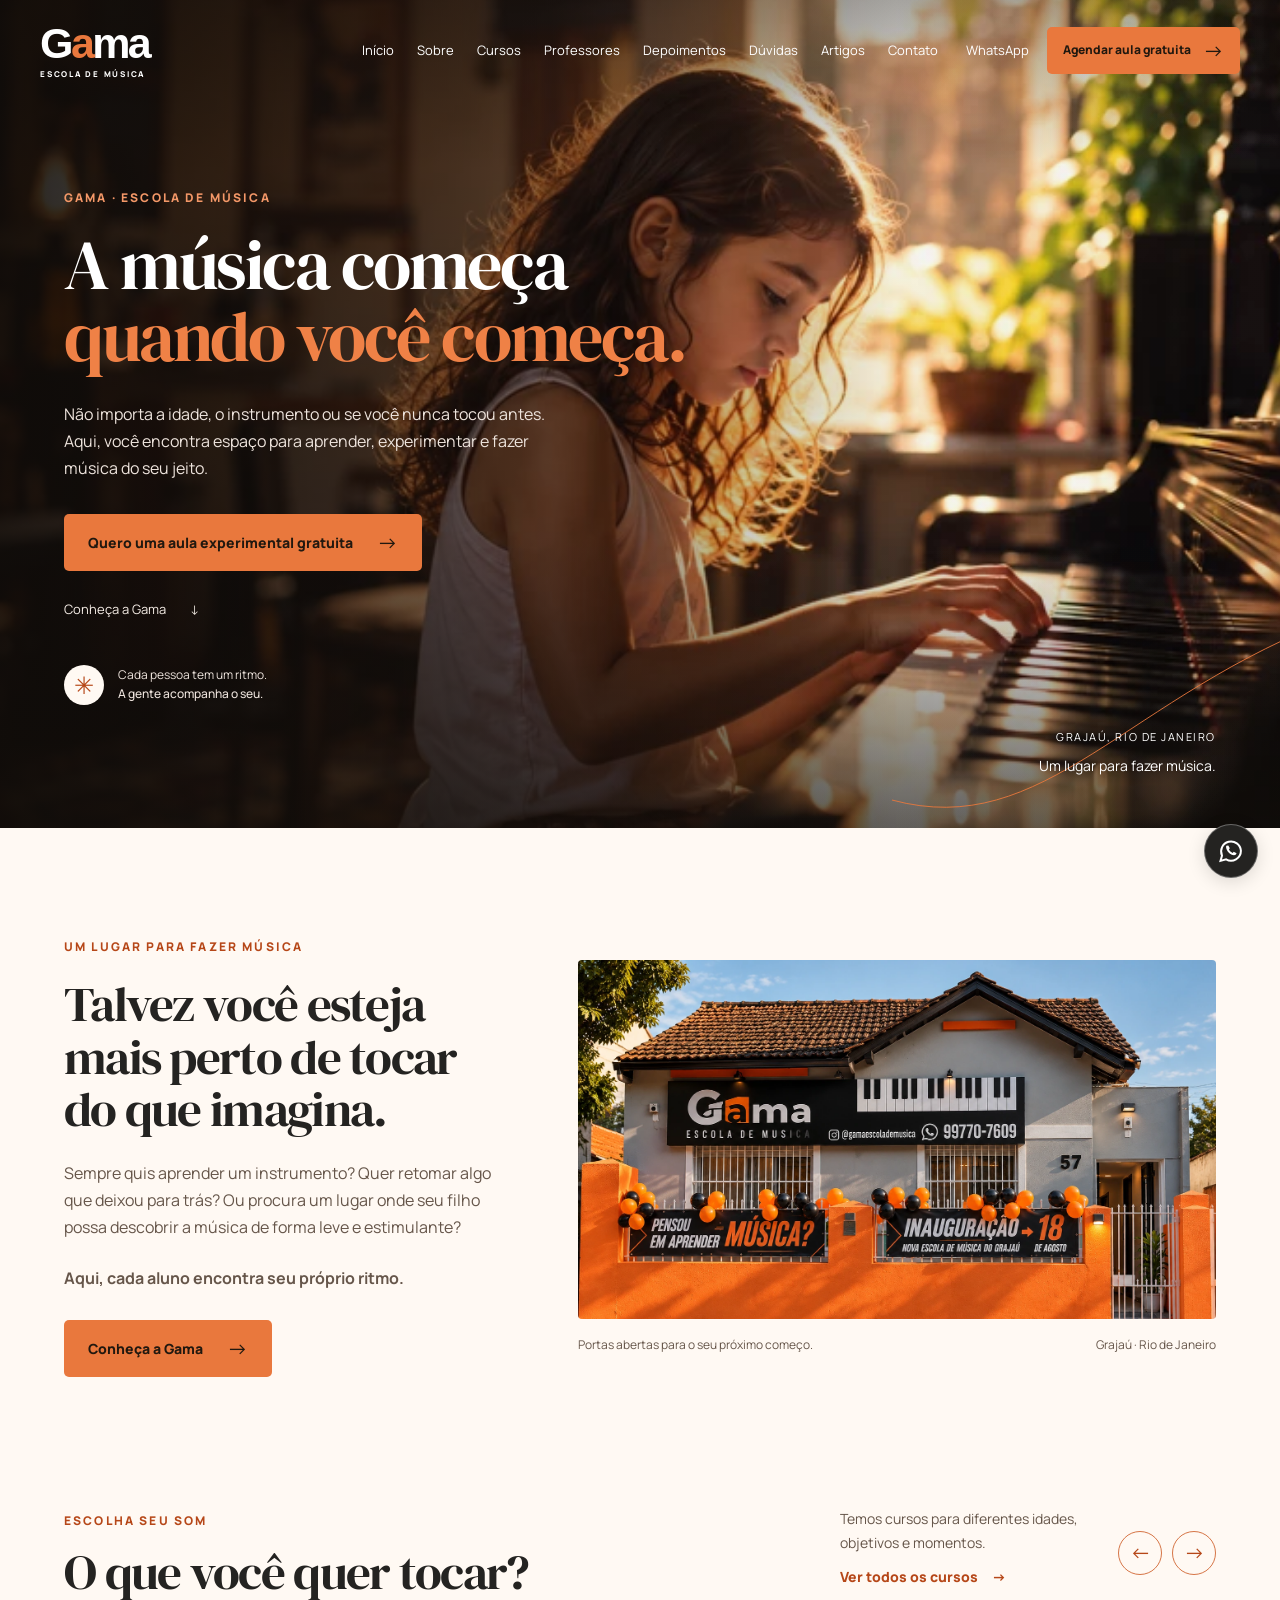
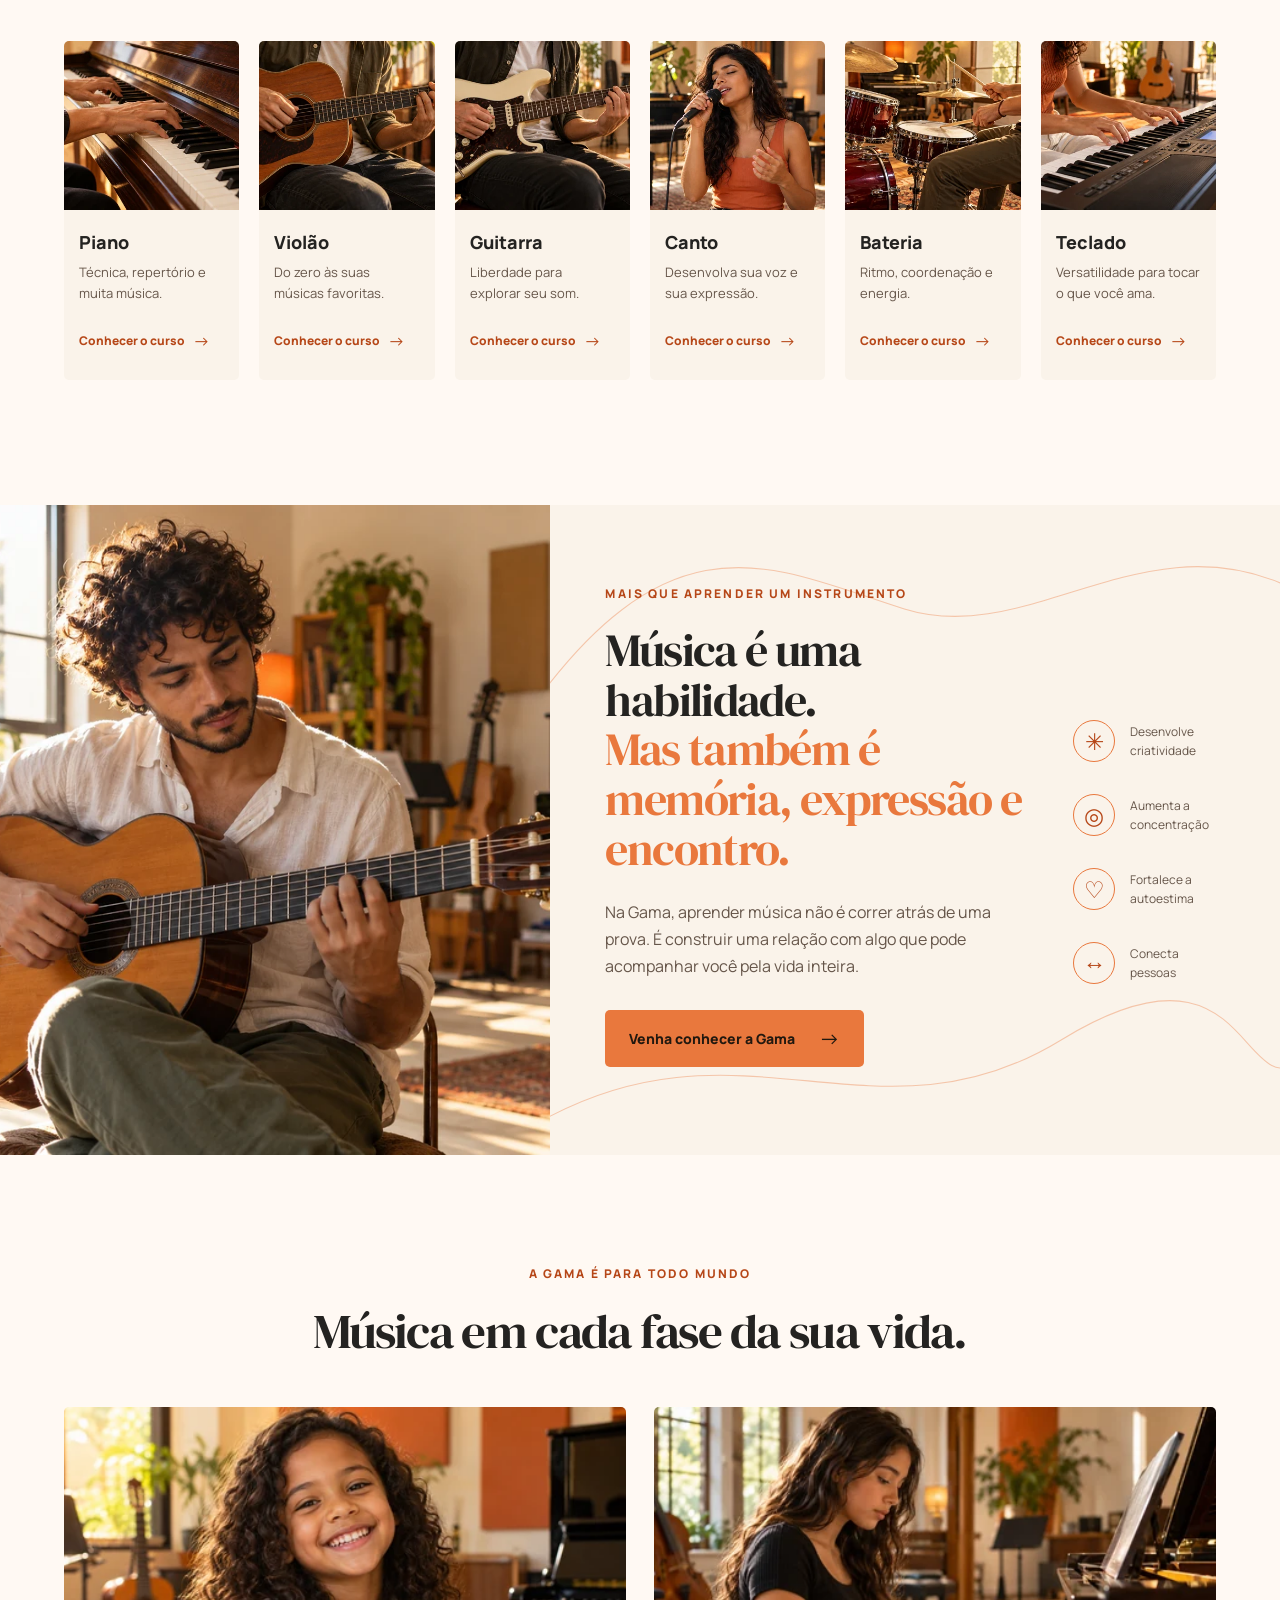
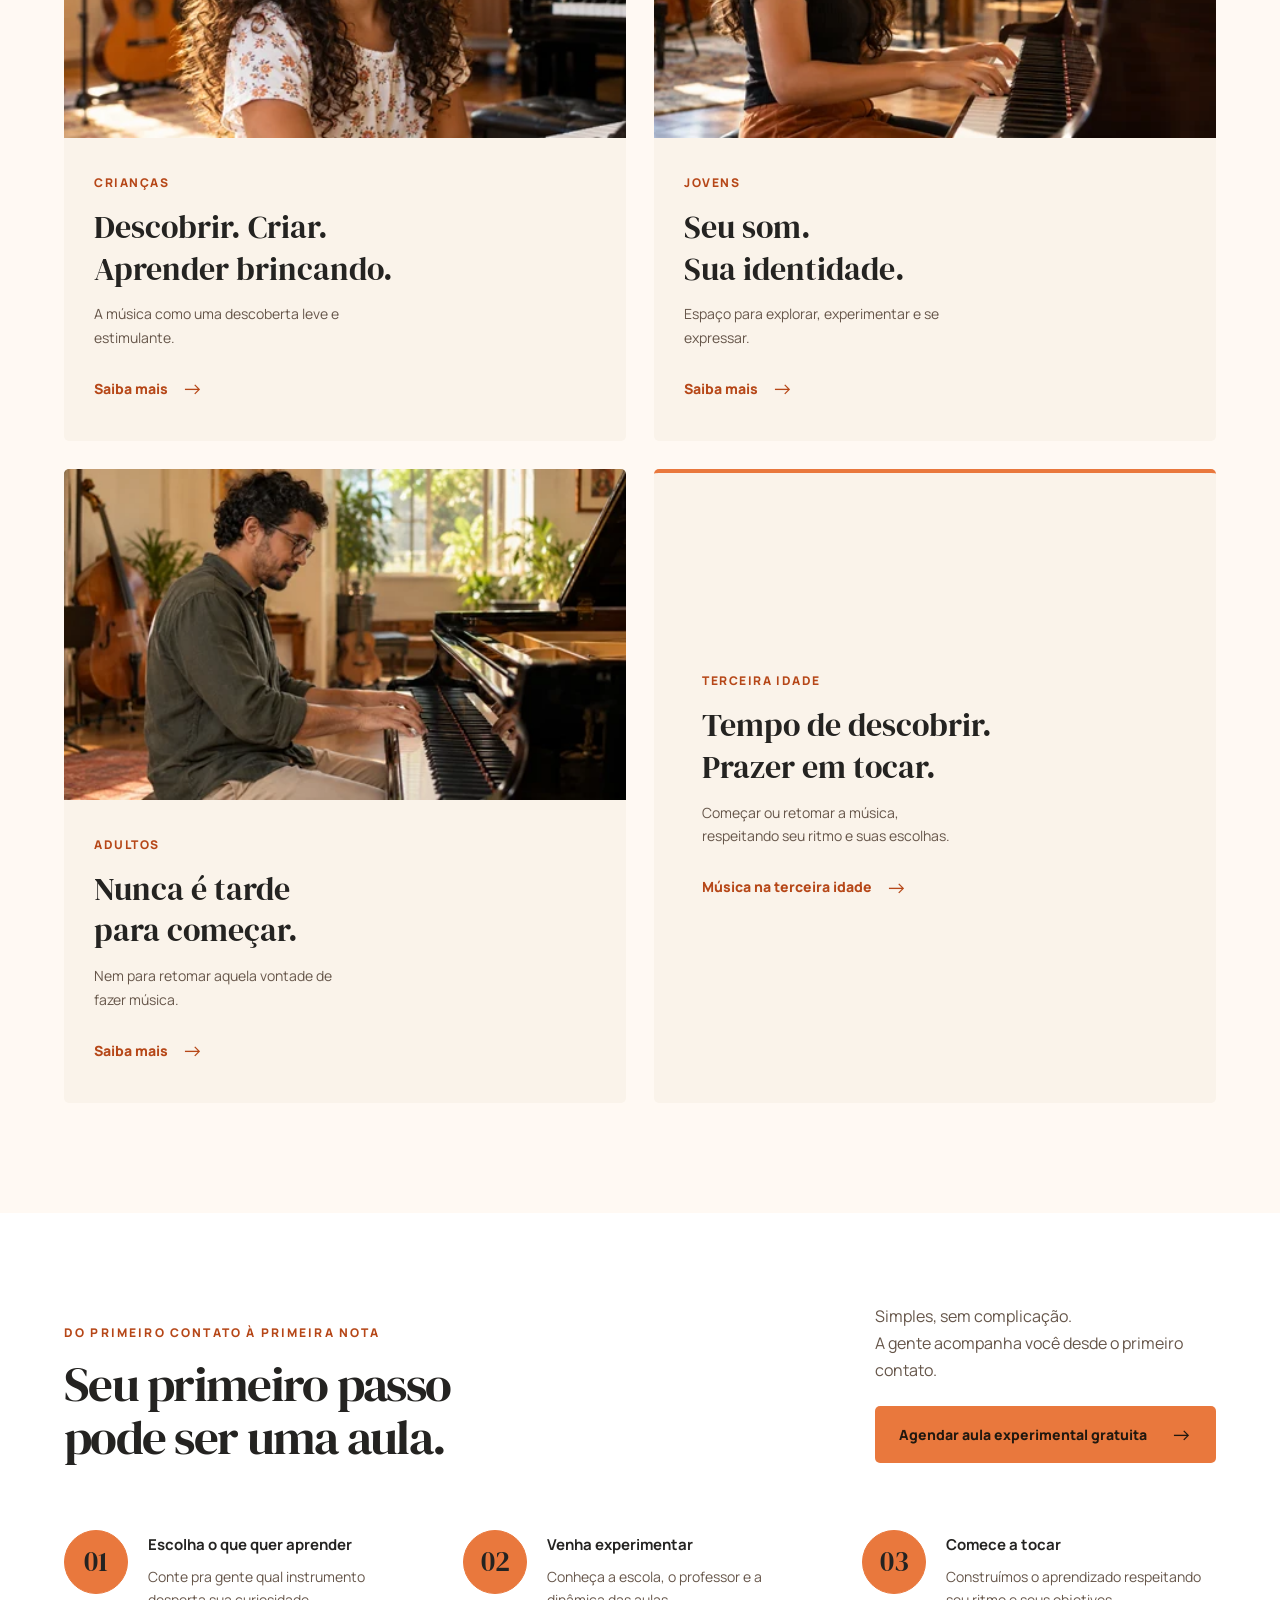
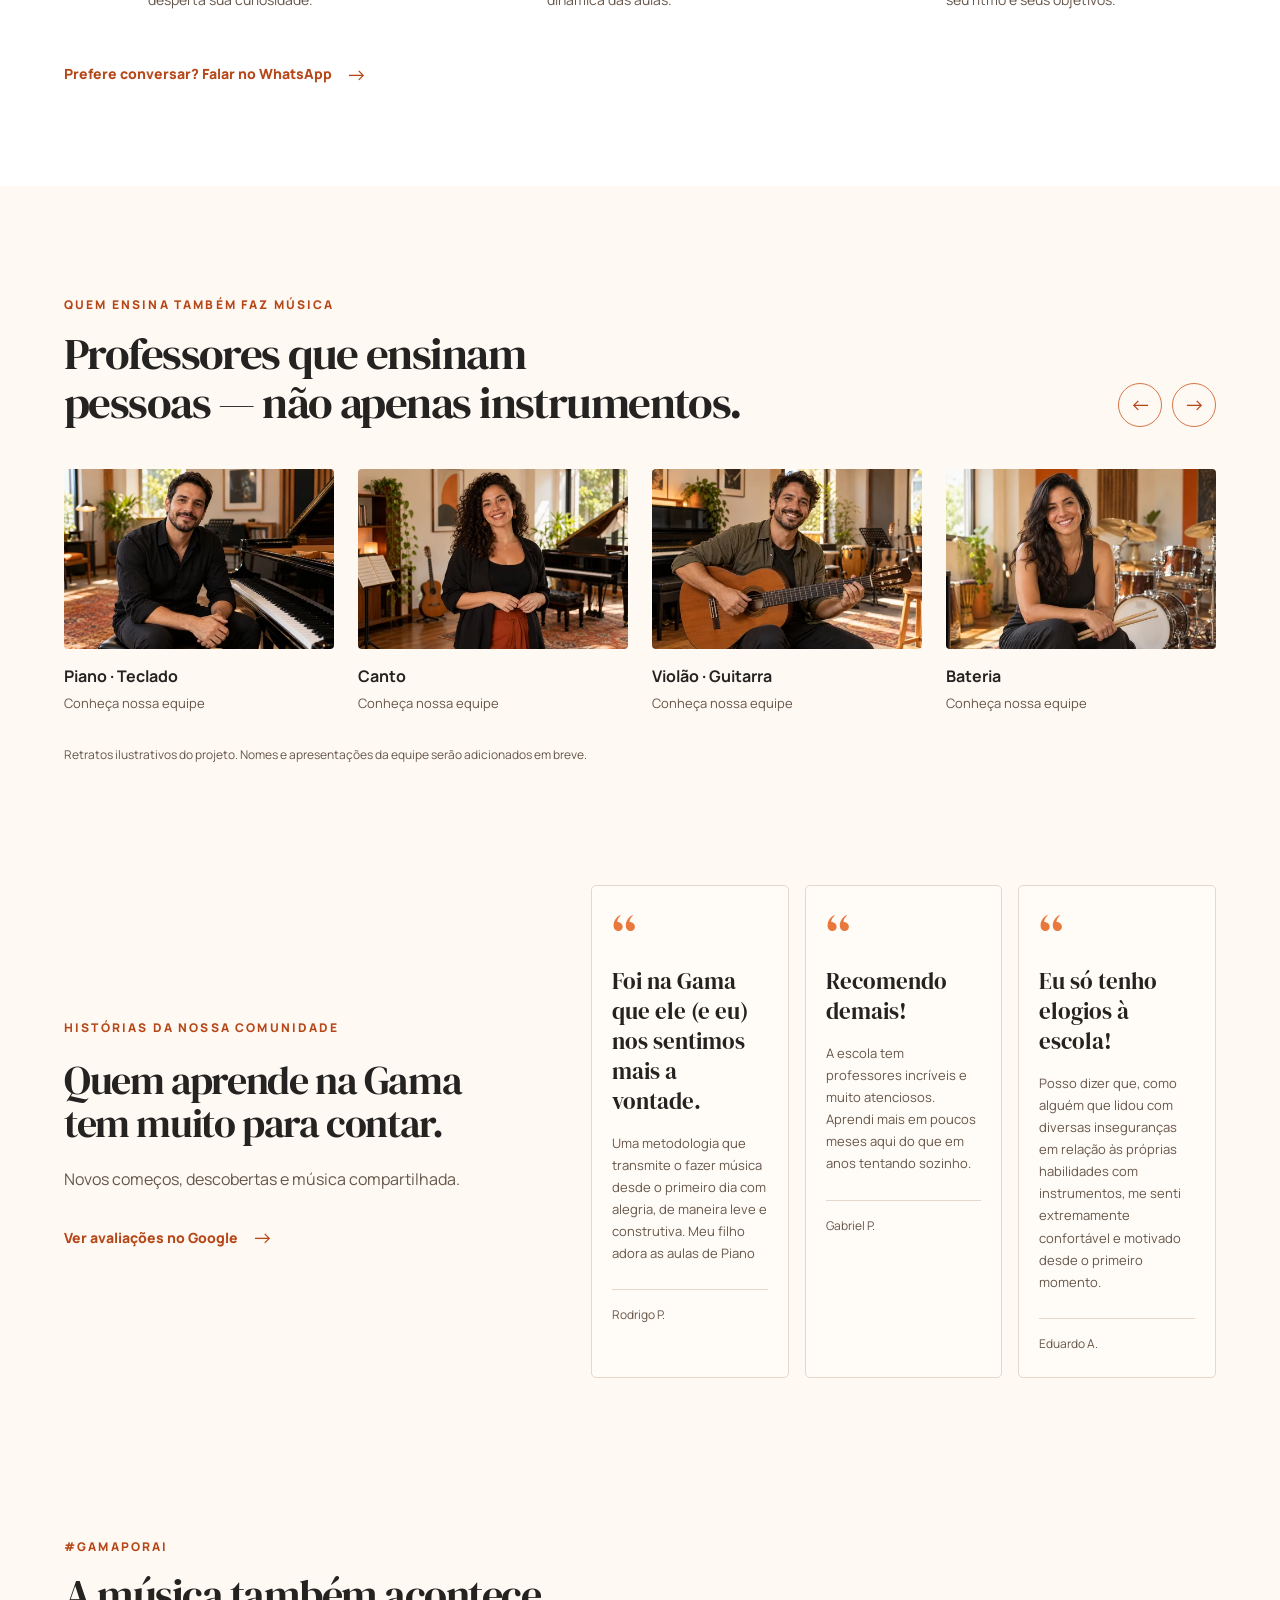
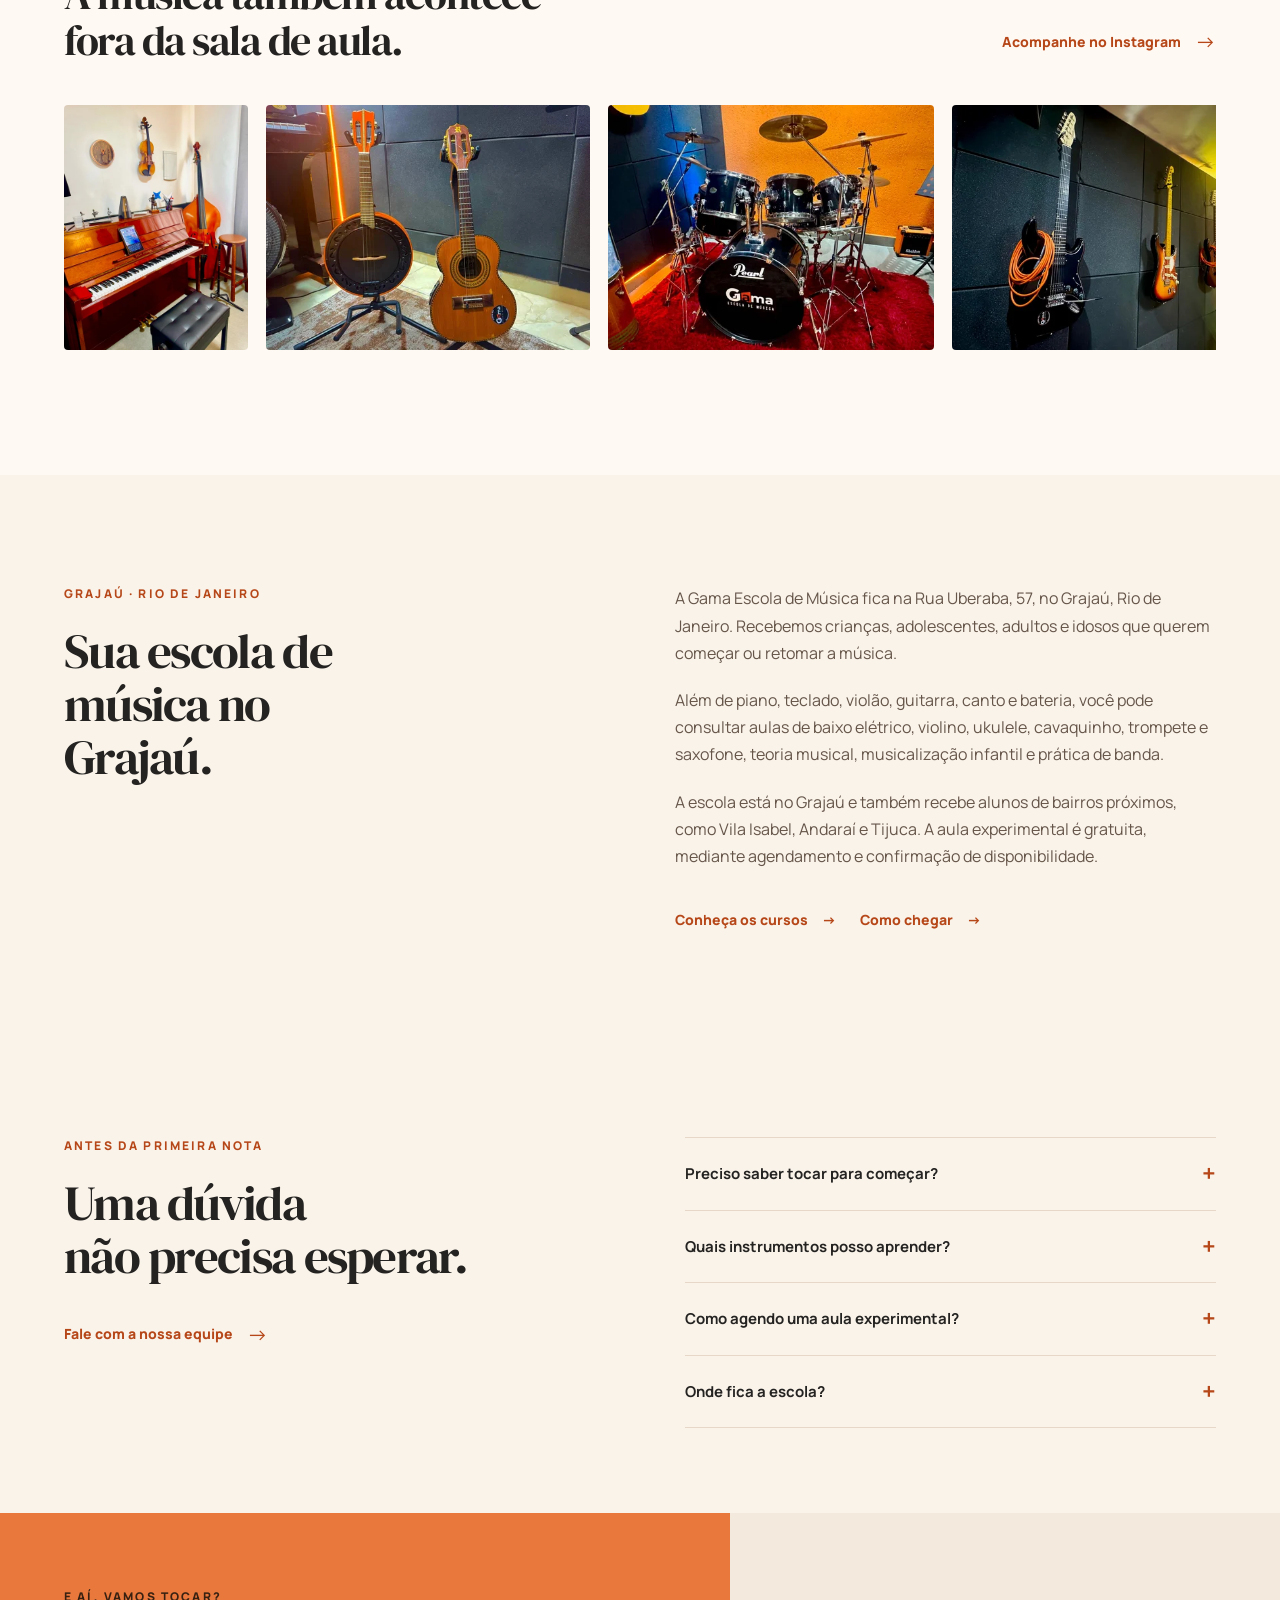
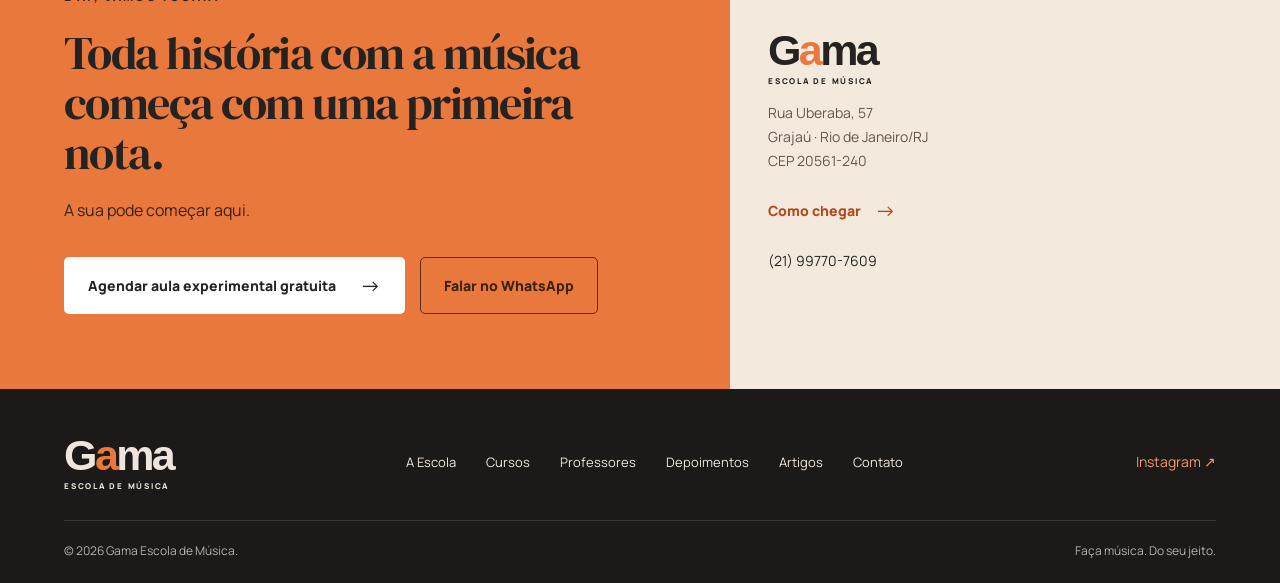
==== commit f7d978b4: "Atualiza depoimentos, galeria real e artigos por fase da vida" ====
--- a/index.html
+++ b/index.html
@@ -32,7 +32,7 @@
   <a class="skip" href="#conteudo">Pular para o conteúdo</a>
   <header id="header" class="header"><div class="header-inner">
     <a class="brand" href="#inicio" aria-label="Gama Escola de Música — início"><span class="brand-name">G<span>a</span>ma</span><span class="brand-sub">ESCOLA DE MÚSICA</span></a>
-    <nav id="menu" aria-label="Menu principal"><a href="#inicio">Início</a><a href="#sobre">Sobre</a><a href="#cursos">Cursos</a><a href="#professores">Professores</a><a href="#depoimentos">Depoimentos</a><a href="#duvidas">Dúvidas</a><a href="#contato">Contato</a></nav>
+    <nav id="menu" aria-label="Menu principal"><a href="#inicio">Início</a><a href="#sobre">Sobre</a><a href="#cursos">Cursos</a><a href="#professores">Professores</a><a href="#depoimentos">Depoimentos</a><a href="#duvidas">Dúvidas</a><a href="/artigos/">Artigos</a><a href="#contato">Contato</a></nav>
     <div class="header-actions"><a class="whatsapp-header" href="https://wa.me/5521997707609" target="_blank" rel="noopener">WhatsApp</a><button class="button button-small" data-book>Agendar aula gratuita <span class="arrow" aria-hidden="true">→</span></button><button class="menu-toggle" aria-label="Abrir menu" aria-controls="menu" aria-expanded="false"><span></span><span></span></button></div>
   </div></header>
   <main id="conteudo">
@@ -44,16 +44,16 @@
     <section class="section about" id="sobre"><div class="container split about-split"><div class="reveal"><span class="eyebrow">UM LUGAR PARA FAZER MÚSICA</span><h2>Talvez você esteja<br>mais perto de tocar<br>do que imagina.</h2><p>Sempre quis aprender um instrumento? Quer retomar algo que deixou para trás? Ou procura um lugar onde seu filho possa descobrir a música de forma leve e estimulante?</p><p class="standout">Aqui, cada aluno encontra seu próprio ritmo.</p><a class="button" href="#experimente">Conheça a Gama <span class="arrow" aria-hidden="true">→</span></a></div><figure class="facade reveal"><img src="assets/fachada.webp" alt="Fachada real da Gama Escola de Música, com muro laranja e placa preta, na Rua Uberaba, 57" width="1550" height="1014" loading="lazy"><figcaption>Portas abertas para o seu próximo começo. <span>Grajaú · Rio de Janeiro</span></figcaption></figure></div></section>
     <section class="section courses" id="cursos"><div class="container"><div class="section-heading reveal"><div><span class="eyebrow">ESCOLHA SEU SOM</span><h2>O que você quer tocar?</h2></div><div class="heading-aside"><p>Temos cursos para diferentes idades,<br>objetivos e momentos.<br><a class="text-link" href="/cursos/">Ver todos os cursos <span aria-hidden="true">→</span></a></p><div class="carousel-controls"><button class="circle" data-scroll="courses-track" data-direction="-1" aria-label="Ver cursos anteriores">←</button><button class="circle" data-scroll="courses-track" data-direction="1" aria-label="Ver próximos cursos">→</button></div></div></div><div class="courses-track scroll-track" id="courses-track" aria-label="Cursos de música"><article class="course-card"><div class="course-image"><img src="assets/piano-hd.webp" srcset="assets/piano-hd-480.webp 480w, assets/piano-hd-960.webp 960w, assets/piano-hd.webp 1536w" sizes="(max-width:700px) 68vw, (max-width:1250px) 25vw, 17vw" alt="Detalhe de piano sendo tocado" width="1536" height="1024" loading="lazy"></div><div class="course-info"><h3><a href="/aulas-de-piano/">Piano</a></h3><p>Técnica, repertório e muita música.</p><button class="text-link" data-course="0">Conhecer o curso <span class="arrow" aria-hidden="true">→</span></button></div></article><article class="course-card"><div class="course-image"><img src="assets/violao-hd.webp" srcset="assets/violao-hd-480.webp 480w, assets/violao-hd-960.webp 960w, assets/violao-hd.webp 1536w" sizes="(max-width:700px) 68vw, (max-width:1250px) 25vw, 17vw" alt="Detalhe de violão sendo tocado" width="1536" height="1024" loading="lazy"></div><div class="course-info"><h3><a href="/aulas-de-violao/">Violão</a></h3><p>Do zero às suas músicas favoritas.</p><button class="text-link" data-course="1">Conhecer o curso <span class="arrow" aria-hidden="true">→</span></button></div></article><article class="course-card"><div class="course-image"><img src="assets/guitarra-hd.webp" srcset="assets/guitarra-hd-480.webp 480w, assets/guitarra-hd-960.webp 960w, assets/guitarra-hd.webp 1536w" sizes="(max-width:700px) 68vw, (max-width:1250px) 25vw, 17vw" alt="Detalhe de guitarra sendo tocado" width="1536" height="1024" loading="lazy"></div><div class="course-info"><h3><a href="/aulas-de-guitarra/">Guitarra</a></h3><p>Liberdade para explorar seu som.</p><button class="text-link" data-course="2">Conhecer o curso <span class="arrow" aria-hidden="true">→</span></button></div></article><article class="course-card"><div class="course-image"><img src="assets/canto-hd.webp" srcset="assets/canto-hd-480.webp 480w, assets/canto-hd-960.webp 960w, assets/canto-hd.webp 1536w" sizes="(max-width:700px) 68vw, (max-width:1250px) 25vw, 17vw" alt="Pessoa cantando ao microfone" width="1536" height="1024" loading="lazy"></div><div class="course-info"><h3><a href="/aulas-de-canto/">Canto</a></h3><p>Desenvolva sua voz e sua expressão.</p><button class="text-link" data-course="3">Conhecer o curso <span class="arrow" aria-hidden="true">→</span></button></div></article><article class="course-card"><div class="course-image"><img src="assets/bateria-hd.webp" srcset="assets/bateria-hd-480.webp 480w, assets/bateria-hd-960.webp 960w, assets/bateria-hd.webp 1536w" sizes="(max-width:700px) 68vw, (max-width:1250px) 25vw, 17vw" alt="Detalhe de bateria sendo tocado" width="1536" height="1024" loading="lazy"></div><div class="course-info"><h3><a href="/aulas-de-bateria/">Bateria</a></h3><p>Ritmo, coordenação e energia.</p><button class="text-link" data-course="4">Conhecer o curso <span class="arrow" aria-hidden="true">→</span></button></div></article><article class="course-card"><div class="course-image"><img src="assets/teclado-hd.webp" srcset="assets/teclado-hd-480.webp 480w, assets/teclado-hd-960.webp 960w, assets/teclado-hd.webp 1536w" sizes="(max-width:700px) 68vw, (max-width:1250px) 25vw, 17vw" alt="Detalhe de teclado sendo tocado" width="1536" height="1024" loading="lazy"></div><div class="course-info"><h3><a href="/aulas-de-teclado/">Teclado</a></h3><p>Versatilidade para tocar o que você ama.</p><button class="text-link" data-course="5">Conhecer o curso <span class="arrow" aria-hidden="true">→</span></button></div></article></div></div></section>
     <section class="emotional" id="musica"><figure class="emotion-photo"><img src="assets/musica-vida-hd.webp" srcset="assets/musica-vida-hd-480.webp 480w, assets/musica-vida-hd-960.webp 960w, assets/musica-vida-hd.webp 1448w" sizes="(max-width:700px) 100vw, 43vw" alt="Jovem tocando violão à luz natural" width="1448" height="1086" loading="lazy"></figure><div class="emotion-content"><svg class="melody" viewBox="0 0 700 600" fill="none" preserveAspectRatio="none" aria-hidden="true"><path d="M-20 190C120 0 220 60 340 96S570 12 710 76M-20 575C180 460 310 600 490 494S660 550 720 515" stroke="currentColor"/></svg><div class="emotion-main reveal"><span class="eyebrow">MAIS QUE APRENDER UM INSTRUMENTO</span><h2>Música é uma habilidade.<br><em>Mas também é memória, expressão e encontro.</em></h2><p>Na Gama, aprender música não é correr atrás de uma prova. É construir uma relação com algo que pode acompanhar você pela vida inteira.</p><button class="button" data-book>Venha conhecer a Gama <span class="arrow" aria-hidden="true">→</span></button></div><ul class="benefits reveal"><li><span aria-hidden="true">✳</span>Desenvolve<br>criatividade</li><li><span aria-hidden="true">◎</span>Aumenta a<br>concentração</li><li><span aria-hidden="true">♡</span>Fortalece a<br>autoestima</li><li><span aria-hidden="true">↔</span>Conecta<br>pessoas</li></ul></div></section>
-    <section class="section audiences"><div class="container"><div class="center reveal"><span class="eyebrow">A GAMA É PARA TODO MUNDO</span><h2>Música em cada fase da sua vida.</h2></div><div class="audience-grid"><article class="audience-card reveal"><img src="assets/criancas-hd.webp" srcset="assets/criancas-hd-480.webp 480w, assets/criancas-hd-960.webp 960w, assets/criancas-hd.webp 1672w" sizes="(max-width:700px) 100vw, 33vw" alt="Criança sorrindo em um ambiente musical" width="1672" height="941" loading="lazy"><div><span class="card-label">CRIANÇAS</span><h3>Descobrir. Criar.<br>Aprender brincando.</h3><p>A música como uma descoberta leve e estimulante.</p><button class="text-link" data-book data-audience="crianças">Música para crianças <span class="arrow" aria-hidden="true">→</span></button></div></article><article class="audience-card reveal"><img src="assets/jovens-hd.webp" srcset="assets/jovens-hd-480.webp 480w, assets/jovens-hd-960.webp 960w, assets/jovens-hd.webp 1672w" sizes="(max-width:700px) 100vw, 33vw" alt="Jovem tocando piano" width="1672" height="941" loading="lazy"><div><span class="card-label">JOVENS</span><h3>Seu som.<br>Sua identidade.</h3><p>Espaço para explorar, experimentar e se expressar.</p><button class="text-link" data-book data-audience="jovens">Conheça os cursos <span class="arrow" aria-hidden="true">→</span></button></div></article><article class="audience-card reveal"><img src="assets/adultos-hd.webp" srcset="assets/adultos-hd-480.webp 480w, assets/adultos-hd-960.webp 960w, assets/adultos-hd.webp 1672w" sizes="(max-width:700px) 100vw, 33vw" alt="Adulto tocando piano" width="1672" height="941" loading="lazy"><div><span class="card-label">ADULTOS</span><h3>Nunca é tarde<br>para começar.</h3><p>Nem para retomar aquela vontade de fazer música.</p><button class="text-link" data-book data-audience="adultos">Quero começar <span class="arrow" aria-hidden="true">→</span></button></div></article></div></div></section>
+    <section class="section audiences"><div class="container"><div class="center reveal"><span class="eyebrow">A GAMA É PARA TODO MUNDO</span><h2>Música em cada fase da sua vida.</h2></div><div class="audience-grid"><article class="audience-card reveal"><img src="assets/criancas-hd.webp" srcset="assets/criancas-hd-480.webp 480w, assets/criancas-hd-960.webp 960w, assets/criancas-hd.webp 1672w" sizes="(max-width:700px) 100vw, 33vw" alt="Criança sorrindo em um ambiente musical" width="1672" height="941" loading="lazy"><div><span class="card-label">CRIANÇAS</span><h3>Descobrir. Criar.<br>Aprender brincando.</h3><p>A música como uma descoberta leve e estimulante.</p><a class="text-link" href="/artigos/musica-para-criancas/">Saiba mais <span class="arrow" aria-hidden="true">→</span></a></div></article><article class="audience-card reveal"><img src="assets/jovens-hd.webp" srcset="assets/jovens-hd-480.webp 480w, assets/jovens-hd-960.webp 960w, assets/jovens-hd.webp 1672w" sizes="(max-width:700px) 100vw, 33vw" alt="Jovem tocando piano" width="1672" height="941" loading="lazy"><div><span class="card-label">JOVENS</span><h3>Seu som.<br>Sua identidade.</h3><p>Espaço para explorar, experimentar e se expressar.</p><a class="text-link" href="/artigos/musica-para-jovens/">Saiba mais <span class="arrow" aria-hidden="true">→</span></a></div></article><article class="audience-card reveal"><img src="assets/adultos-hd.webp" srcset="assets/adultos-hd-480.webp 480w, assets/adultos-hd-960.webp 960w, assets/adultos-hd.webp 1672w" sizes="(max-width:700px) 100vw, 33vw" alt="Adulto tocando piano" width="1672" height="941" loading="lazy"><div><span class="card-label">ADULTOS</span><h3>Nunca é tarde<br>para começar.</h3><p>Nem para retomar aquela vontade de fazer música.</p><a class="text-link" href="/artigos/musica-para-adultos/">Saiba mais <span class="arrow" aria-hidden="true">→</span></a></div></article><article class="audience-card audience-senior reveal"><div><span class="card-label">TERCEIRA IDADE</span><h3>Tempo de descobrir.<br>Prazer em tocar.</h3><p>Começar ou retomar a música, respeitando seu ritmo e suas escolhas.</p><a class="text-link" href="/artigos/musica-na-terceira-idade/">Música na terceira idade <span class="arrow" aria-hidden="true">→</span></a></div></article></div></div></section>
     <section class="section first-step" id="experimente"><div class="container"><div class="section-heading reveal"><div><span class="eyebrow">DO PRIMEIRO CONTATO À PRIMEIRA NOTA</span><h2>Seu primeiro passo<br>pode ser uma aula.</h2></div><div class="step-intro"><p>Simples, sem complicação.<br>A gente acompanha você desde o primeiro contato.</p><button class="button" data-book>Agendar aula experimental gratuita <span class="arrow" aria-hidden="true">→</span></button></div></div><div class="steps"><article class="reveal"><span class="step-number">01</span><div><h3>Escolha o que quer aprender</h3><p>Conte pra gente qual instrumento desperta sua curiosidade.</p></div></article><article class="reveal"><span class="step-number">02</span><div><h3>Venha experimentar</h3><p>Conheça a escola, o professor e a dinâmica das aulas.</p></div></article><article class="reveal"><span class="step-number">03</span><div><h3>Comece a tocar</h3><p>Construímos o aprendizado respeitando seu ritmo e seus objetivos.</p></div></article></div><a class="text-link step-whatsapp" href="https://wa.me/5521997707609" target="_blank" rel="noopener">Prefere conversar? Falar no WhatsApp <span class="arrow" aria-hidden="true">→</span></a></div></section>
     <section class="section teachers" id="professores"><div class="container"><div class="section-heading reveal"><div><span class="eyebrow">QUEM ENSINA TAMBÉM FAZ MÚSICA</span><h2>Professores que ensinam<br>pessoas — não apenas instrumentos.</h2></div><div class="carousel-controls"><button class="circle" data-scroll="teachers-track" data-direction="-1" aria-label="Ver professores anteriores">←</button><button class="circle" data-scroll="teachers-track" data-direction="1" aria-label="Ver próximos professores">→</button></div></div><div class="teacher-track scroll-track" id="teachers-track"></div><p class="editorial-note">Retratos ilustrativos do projeto. Nomes e apresentações da equipe serão adicionados em breve.</p></div></section>
-    <section class="section testimonials" id="depoimentos"><div class="container testimonials-grid"><div class="reveal"><span class="eyebrow">HISTÓRIAS DA NOSSA COMUNIDADE</span><h2>Quem aprende na Gama<br>tem muito para contar.</h2><p>Novos começos, descobertas e música compartilhada.</p><a class="text-link" href="https://www.google.com/maps/search/?api=1&amp;query=Gama+Escola+de+Música+Rua+Uberaba+57+Grajaú+Rio+de+Janeiro" target="_blank" rel="noopener">Ver avaliações no Google <span class="arrow" aria-hidden="true">→</span></a></div><div class="testimonial-track scroll-track"><article class="quote-card reveal"><span class="quote-mark" aria-hidden="true">“</span><h3>O primeiro instrumento.</h3><p>Espaço reservado para um depoimento real de aluno ou responsável.</p><span class="quote-label">Relato a adicionar</span></article><article class="quote-card reveal"><span class="quote-mark" aria-hidden="true">“</span><h3>Uma nova descoberta.</h3><p>Espaço reservado para um depoimento real de aluno ou responsável.</p><span class="quote-label">Relato a adicionar</span></article><article class="quote-card reveal"><span class="quote-mark" aria-hidden="true">“</span><h3>A vontade de recomeçar.</h3><p>Espaço reservado para um depoimento real de aluno ou responsável.</p><span class="quote-label">Relato a adicionar</span></article></div></div></section>
-    <section class="section gallery"><div class="container"><div class="section-heading reveal"><div><span class="eyebrow">#GAMAPORAI</span><h2>A música também acontece<br>fora da sala de aula.</h2></div><a class="text-link" href="https://www.instagram.com/gamaescolademusica/" target="_blank" rel="noopener">Acompanhe no Instagram <span class="arrow" aria-hidden="true">→</span></a></div><div class="gallery-track scroll-track" id="gallery-track"></div></div></section>
+    <section class="section testimonials" id="depoimentos"><div class="container testimonials-grid"><div class="reveal"><span class="eyebrow">HISTÓRIAS DA NOSSA COMUNIDADE</span><h2>Quem aprende na Gama<br>tem muito para contar.</h2><p>Novos começos, descobertas e música compartilhada.</p><a class="text-link" href="https://www.google.com/maps/search/?api=1&amp;query=Gama+Escola+de+Música+Rua+Uberaba+57+Grajaú+Rio+de+Janeiro" target="_blank" rel="noopener">Ver avaliações no Google <span class="arrow" aria-hidden="true">→</span></a></div><div class="testimonial-track scroll-track"><article class="quote-card reveal"><span class="quote-mark" aria-hidden="true">“</span><h3>Foi na Gama que ele (e eu) nos sentimos mais a vontade.</h3><p>Uma metodologia que transmite o fazer música desde o primeiro dia com alegria, de maneira leve e construtiva. Meu filho adora as aulas de Piano</p><span class="quote-label">Rodrigo P.</span></article><article class="quote-card reveal"><span class="quote-mark" aria-hidden="true">“</span><h3>Recomendo demais!</h3><p>A escola tem professores incríveis e muito atenciosos. Aprendi mais em poucos meses aqui do que em anos tentando sozinho.</p><span class="quote-label">Gabriel P.</span></article><article class="quote-card reveal"><span class="quote-mark" aria-hidden="true">“</span><h3>Eu só tenho elogios à escola!</h3><p>Posso dizer que, como alguém que lidou com diversas inseguranças em relação às próprias habilidades com instrumentos, me senti extremamente confortável e motivado desde o primeiro momento.</p><span class="quote-label">Eduardo A.</span></article></div></div></section>
+    <section class="section gallery"><div class="container"><div class="section-heading reveal"><div><span class="eyebrow">#GAMAPORAI</span><h2>A música também acontece<br>fora da sala de aula.</h2></div><a class="text-link" href="https://www.instagram.com/gamaescolademusica/" target="_blank" rel="noopener">Acompanhe no Instagram <span class="arrow" aria-hidden="true">→</span></a></div><div class="gallery-track scroll-track" id="gallery-track"><figure class="gallery-item"><img src="assets/galeria-real-1.webp" srcset="assets/galeria-real-1-480.webp 480w, assets/galeria-real-1-960.webp 960w, assets/galeria-real-1.webp 1200w" sizes="(max-width:700px) 58vw, 25vw" alt="Piano e instrumentos de cordas em uma sala da Gama" width="1200" height="1600" loading="lazy"></figure><figure class="gallery-item"><img src="assets/galeria-real-2.webp" srcset="assets/galeria-real-2-480.webp 480w, assets/galeria-real-2-960.webp 960w, assets/galeria-real-2.webp 1280w" sizes="(max-width:700px) 58vw, 25vw" alt="Instrumentos de cordas em suportes na Gama" width="1280" height="968" loading="lazy"></figure><figure class="gallery-item"><img src="assets/galeria-real-3.webp" srcset="assets/galeria-real-3-480.webp 480w, assets/galeria-real-3-960.webp 960w, assets/galeria-real-3.webp 1280w" sizes="(max-width:700px) 58vw, 25vw" alt="Bateria da Gama em sala com tratamento acústico" width="1280" height="960" loading="lazy"></figure><figure class="gallery-item"><img src="assets/galeria-real-4.webp" srcset="assets/galeria-real-4-480.webp 480w, assets/galeria-real-4-960.webp 960w, assets/galeria-real-4.webp 1280w" sizes="(max-width:700px) 58vw, 25vw" alt="Guitarras e cabos organizados na parede da sala" width="1280" height="1017" loading="lazy"></figure><figure class="gallery-item"><img src="assets/galeria-real-5.webp" srcset="assets/galeria-real-5-480.webp 480w, assets/galeria-real-5-960.webp 960w, assets/galeria-real-5.webp 1280w" sizes="(max-width:700px) 58vw, 25vw" alt="Piano acústico da Gama visto de perto" width="1280" height="960" loading="lazy"></figure><figure class="gallery-item"><img src="assets/galeria-real-6.webp" srcset="assets/galeria-real-6-480.webp 480w, assets/galeria-real-6-960.webp 960w, assets/galeria-real-6.webp 1280w" sizes="(max-width:700px) 58vw, 25vw" alt="Microfone em uma sala da escola" width="1280" height="960" loading="lazy"></figure><figure class="gallery-item"><img src="assets/galeria-real-7.webp" srcset="assets/galeria-real-7-480.webp 480w, assets/galeria-real-7-960.webp 960w, assets/galeria-real-7.webp 1600w" sizes="(max-width:700px) 58vw, 25vw" alt="Instrumentos de percussão na Gama" width="1600" height="1200" loading="lazy"></figure><figure class="gallery-item"><img src="assets/galeria-real-8.webp" srcset="assets/galeria-real-8-480.webp 480w, assets/galeria-real-8-960.webp 960w, assets/galeria-real-8.webp 1600w" sizes="(max-width:700px) 58vw, 25vw" alt="Instrumentos de cordas na sala de música" width="1600" height="1200" loading="lazy"></figure><figure class="gallery-item"><img src="assets/galeria-real-9.webp" srcset="assets/galeria-real-9-480.webp 480w, assets/galeria-real-9-960.webp 960w, assets/galeria-real-9.webp 1448w" sizes="(max-width:700px) 58vw, 25vw" alt="Violino na parede da escola" width="1448" height="1086" loading="lazy"></figure></div></div></section>
     <section class="section local-context" aria-labelledby="local-title"><div class="container local-context-grid"><div><span class="eyebrow">GRAJAÚ · RIO DE JANEIRO</span><h2 id="local-title">Sua escola de música no Grajaú.</h2></div><div><p>A Gama Escola de Música fica na Rua Uberaba, 57, no Grajaú, Rio de Janeiro. Recebemos crianças, adolescentes, adultos e idosos que querem começar ou retomar a música.</p><p>Além de piano, teclado, violão, guitarra, canto e bateria, você pode consultar aulas de baixo elétrico, violino, ukulele, cavaquinho, trompete e saxofone, teoria musical, musicalização infantil e prática de banda.</p><p>A escola está no Grajaú e também recebe alunos de bairros próximos, como Vila Isabel, Andaraí e Tijuca. A aula experimental é gratuita, mediante agendamento e confirmação de disponibilidade.</p><div class="local-context-links"><a class="text-link" href="/cursos/">Conheça os cursos <span aria-hidden="true">→</span></a><a class="text-link" href="https://www.google.com/maps/dir/?api=1&amp;destination=Rua+Uberaba+57+Graja%C3%BA+Rio+de+Janeiro" target="_blank" rel="noopener">Como chegar <span aria-hidden="true">→</span></a></div></div></div></section>
     <section class="section faq" id="duvidas"><div class="container faq-grid"><div class="reveal"><span class="eyebrow">ANTES DA PRIMEIRA NOTA</span><h2>Uma dúvida<br>não precisa esperar.</h2><a class="text-link" href="https://wa.me/5521997707609" target="_blank" rel="noopener">Fale com a nossa equipe <span class="arrow" aria-hidden="true">→</span></a></div><div class="faq-list reveal"><details><summary>Preciso saber tocar para começar?<span aria-hidden="true">+</span></summary><p>Não. Você pode começar do zero ou retomar um instrumento. A equipe conversa com você sobre seus objetivos e seu momento.</p></details><details><summary>Quais instrumentos posso aprender?<span aria-hidden="true">+</span></summary><p>Piano, teclado, violão, guitarra, canto, bateria, baixo elétrico, violino, ukulele, cavaquinho, trompete, saxofone, teoria musical, musicalização infantil e prática de banda. Consulte a equipe sobre disponibilidade e outros instrumentos. <a href="/cursos/">Conheça os cursos da Gama.</a></p></details><details><summary>Como agendo uma aula experimental?<span aria-hidden="true">+</span></summary><p>A aula experimental é gratuita. Clique em “Agendar uma aula”, escolha seu interesse e envie a mensagem pelo WhatsApp. A equipe confirma os detalhes e a disponibilidade com você.</p></details><details><summary>Onde fica a escola?<span aria-hidden="true">+</span></summary><p>Na Rua Uberaba, 57, Grajaú, Rio de Janeiro/RJ, CEP 20561-240. A escola também recebe alunos de Vila Isabel, Andaraí e Tijuca. Na seção de contato você encontra o mapa e o link para traçar sua rota.</p></details></div></div></section>
     <section class="final-cta" id="contato"><div class="final-message reveal"><span class="eyebrow light">E AÍ, VAMOS TOCAR?</span><h2>Toda história com a música<br>começa com uma primeira nota.</h2><p>A sua pode começar aqui.</p><div class="final-actions"><button class="button button-white" data-book>Agendar aula experimental gratuita <span class="arrow" aria-hidden="true">→</span></button><a class="button button-outline" href="https://wa.me/5521997707609" target="_blank" rel="noopener">Falar no WhatsApp</a></div></div><div class="contact-info"><a class="brand dark" href="#inicio"><span class="brand-name">G<span>a</span>ma</span><span class="brand-sub">ESCOLA DE MÚSICA</span></a><address>Rua Uberaba, 57<br>Grajaú · Rio de Janeiro/RJ<br>CEP 20561-240</address><a class="text-link" href="https://www.google.com/maps/dir/?api=1&amp;destination=Rua+Uberaba+57+Grajaú+Rio+de+Janeiro" target="_blank" rel="noopener">Como chegar <span class="arrow" aria-hidden="true">→</span></a><a class="contact-phone" href="https://wa.me/5521997707609" target="_blank" rel="noopener">(21) 99770-7609</a><iframe title="Mapa da Gama Escola de Música na Rua Uberaba, 57, Grajaú" src="https://www.google.com/maps?q=Rua%20Uberaba%2057%20Graja%C3%BA%20Rio%20de%20Janeiro&amp;output=embed" loading="lazy" referrerpolicy="no-referrer-when-downgrade"></iframe></div></section>
   </main>
-  <footer><div class="container footer-top"><a class="brand" href="#inicio"><span class="brand-name">G<span>a</span>ma</span><span class="brand-sub">ESCOLA DE MÚSICA</span></a><nav aria-label="Menu do rodapé"><a href="#sobre">A Escola</a><a href="#cursos">Cursos</a><a href="#professores">Professores</a><a href="#depoimentos">Depoimentos</a><a href="#contato">Contato</a></nav><a class="footer-social" href="https://www.instagram.com/gamaescolademusica/" target="_blank" rel="noopener">Instagram ↗</a></div><div class="container footer-bottom"><span>© <span id="year">2026</span> Gama Escola de Música.</span><span>Faça música. Do seu jeito.</span></div></footer>
+  <footer><div class="container footer-top"><a class="brand" href="#inicio"><span class="brand-name">G<span>a</span>ma</span><span class="brand-sub">ESCOLA DE MÚSICA</span></a><nav aria-label="Menu do rodapé"><a href="#sobre">A Escola</a><a href="#cursos">Cursos</a><a href="#professores">Professores</a><a href="#depoimentos">Depoimentos</a><a href="/artigos/">Artigos</a><a href="#contato">Contato</a></nav><a class="footer-social" href="https://www.instagram.com/gamaescolademusica/" target="_blank" rel="noopener">Instagram ↗</a></div><div class="container footer-bottom"><span>© <span id="year">2026</span> Gama Escola de Música.</span><span>Faça música. Do seu jeito.</span></div></footer>
   <a class="floating-wa" href="https://wa.me/5521997707609" target="_blank" rel="noopener" aria-label="Conversar com a Gama no WhatsApp"><svg viewBox="0 0 24 24" fill="none" aria-hidden="true"><path d="M20.5 11.8a8.5 8.5 0 0 1-12.7 7.4L3 20.5l1.3-4.6a8.5 8.5 0 1 1 16.2-4.1Z" stroke="currentColor" stroke-width="1.7"/><path d="M8 7.5c-.8 1.5.7 4.6 2.2 6s4 2.9 5.8 1.8l.8-1.4-2.5-1.2-.8 1c-1.5-.6-2.7-1.7-3.3-3.2l.8-.8L9.7 7.3 8 7.5Z" fill="currentColor"/></svg></a>
   <dialog id="booking" aria-labelledby="booking-title"><button class="dialog-close" aria-label="Fechar agendamento">×</button><span class="eyebrow">SEU PRIMEIRO PASSO</span><h2 id="booking-title">Vamos fazer música?</h2><p>A aula experimental é gratuita, mediante agendamento e disponibilidade. Conte um pouco sobre você; a equipe combina os detalhes pelo WhatsApp.</p><form id="booking-form"><label for="name">Seu nome</label><input id="name" name="name" autocomplete="given-name" placeholder="Como podemos chamar você?" maxlength="80" required><label for="instrument">O que você quer aprender?</label><select id="instrument" name="instrument"><option value="Ainda estou descobrindo">Ainda estou descobrindo</option><option>Piano</option><option>Teclado</option><option>Violão</option><option>Guitarra</option><option>Canto</option><option>Bateria</option><option>Baixo elétrico</option><option>Violino</option><option>Ukulele</option><option>Cavaquinho</option><option>Trompete</option><option>Saxofone</option><option>Teoria musical</option><option>Musicalização infantil</option><option>Prática de banda</option><option>Outro instrumento — consultar disponibilidade</option></select><label for="message">Algo que você quer contar? <span>(opcional)</span></label><textarea id="message" name="message" rows="3" maxlength="600" placeholder="Seu objetivo, experiência ou melhor horário para conversar."></textarea><button class="button" type="submit">Continuar no WhatsApp <span class="arrow" aria-hidden="true">→</span></button><small>A disponibilidade e o agendamento serão confirmados pela equipe.</small></form></dialog>
   <dialog id="course-dialog" aria-labelledby="course-title"><button class="dialog-close" aria-label="Fechar detalhes do curso">×</button><span class="eyebrow">ENCONTRE SEU SOM</span><h2 id="course-title"></h2><p id="course-description"></p><div class="course-dialog-note">Seu aprendizado começa com uma conversa sobre o que você gosta de ouvir e o que quer tocar.</div><a class="text-link course-full-link" id="course-full" href="/cursos/">Ver a página completa do curso <span aria-hidden="true">→</span></a><button class="button" id="course-book">Quero experimentar <span class="arrow" aria-hidden="true">→</span></button></dialog>
--- a/styles.css
+++ b/styles.css
@@ -1,8 +1,8 @@
-:root{--orange:#E9783D;--accent:#b64718;--cream:#FFF9F3;--sand:#FAF3EA;--ink:#242321;--muted:#66564A;--border:#e6d7c8;--serif:'DM Serif Display',Georgia,serif;--sans:'Manrope',Arial,sans-serif}*{box-sizing:border-box}html{scroll-behavior:smooth;scroll-padding-top:100px}body{margin:0;background:var(--cream);color:var(--ink);font-family:var(--sans);font-size:16px;line-height:1.7}body.locked{overflow:hidden}button,input,select,textarea{font:inherit}button,a{-webkit-tap-highlight-color:transparent}button{cursor:pointer}a{color:inherit;text-decoration:none}img{display:block;max-width:100%;height:auto;object-fit:cover}figure{margin:0}h1,h2,h3,p{margin:0}h1,h2{font-family:var(--serif);font-weight:400;letter-spacing:-.035em;line-height:1.08}h2{font-size:clamp(36px,3.8vw,60px)}h3{line-height:1.3}em{font-style:normal;color:var(--orange)}p{color:var(--muted)}p+p{margin-top:20px}.container{width:min(1400px,calc(100% - 128px));margin-inline:auto}.section{padding:110px 0}.eyebrow{display:block;font-size:12px;letter-spacing:.18em;font-weight:800;color:var(--accent);margin-bottom:22px;line-height:1.5}.eyebrow.light{color:#f49868}.button{border:1px solid transparent;background:var(--orange);color:#21180f;border-radius:5px;display:inline-flex;align-items:center;justify-content:center;gap:24px;padding:17px 23px;font-size:14px;font-weight:800;line-height:1.5;min-height:52px;transition:background .3s,transform .3s,box-shadow .3s}.button:hover{background:#F28A52;box-shadow:0 6px 22px #24232112;transform:translateY(-2px)}.arrow{display:inline-block;font-size:21px;font-weight:400;line-height:1;transition:transform .3s}.button:hover .arrow,.text-link:hover .arrow{transform:translateX(5px)}.text-link{display:inline-flex;align-items:center;gap:14px;color:var(--accent);font-size:14px;font-weight:800;padding:10px 0;border:0;background:none;min-height:44px}.text-link:hover{text-decoration:underline;text-underline-offset:5px}:focus-visible{outline:3px solid #ba521c;outline-offset:5px}.skip{position:fixed;left:20px;top:-100px;z-index:100;background:white;padding:12px}.skip:focus{top:10px}.header{position:absolute;top:0;left:0;width:100%;z-index:30;color:white;transition:background .35s,color .35s,box-shadow .35s}.header.scrolled{position:fixed;background:#fff9f3ed;backdrop-filter:blur(18px);box-shadow:0 4px 20px #2423210d;color:var(--ink)}.header-inner{width:calc(100% - 80px);margin:auto;display:flex;align-items:center;gap:28px;min-height:100px}.brand{display:inline-flex;flex-direction:column;line-height:1;flex-shrink:0}.brand-name{font-family:Arial,sans-serif;font-size:43px;font-weight:800;letter-spacing:-.06em}.brand-name span{color:var(--orange)}.brand-sub{font-size:8px;font-weight:800;letter-spacing:.22em;margin-top:5px}.header nav{display:flex;gap:23px;margin-left:auto}.header nav a{font-size:13px;padding:10px 0;position:relative;white-space:nowrap}.header nav a:after,footer nav a:after{content:'';position:absolute;bottom:4px;left:0;width:100%;height:1px;background:var(--orange);transform:scaleX(0);transform-origin:left;transition:transform .3s}.header nav a:hover:after,footer nav a:hover:after{transform:scaleX(1)}.header-actions{display:flex;align-items:center;gap:18px}.whatsapp-header{font-size:13px;white-space:nowrap}.button-small{font-size:12px;padding:12px 15px;min-height:44px;gap:12px}.menu-toggle{display:none;background:none;border:0;color:inherit;width:44px;height:44px;padding:10px}.menu-toggle span{display:block;height:2px;background:currentColor;margin:7px 0;transition:transform .3s}.hero{height:92svh;min-height:700px;max-height:1050px;position:relative;isolation:isolate;color:white;overflow:hidden}.hero picture{position:absolute;inset:0;z-index:-3}.hero-photo{width:100%;height:100%;object-position:68% center}.hero-shade{position:absolute;inset:0;z-index:-2;background:linear-gradient(90deg,#100c09e6 0%,#140e0a94 35%,#100c090a 70%),linear-gradient(0deg,#120e09a6,transparent 35%,transparent 80%,#120e0959)}.hero-content{padding-top:clamp(170px,21svh,240px)}.hero h1{font-size:clamp(64px,5.5vw,88px);max-width:900px;line-height:1.02}.hero h1 em{color:#ef8146}.hero-content>p{max-width:510px;font-size:16px;color:#eee4dd;margin:28px 0 32px;line-height:1.7}.hero-secondary{display:flex;width:max-content;gap:24px;color:#f6eee7;font-size:13px;margin-top:20px;min-height:36px;align-items:center}.hero-note{display:flex;gap:14px;margin-top:38px;font-size:12px;line-height:1.6;color:#eee4dd}.hero-note strong{font-weight:500}.note-icon{background:var(--cream);color:var(--accent);display:grid;place-items:center;border-radius:50%;width:40px;height:40px;font-size:24px}.hero-caption{position:absolute;right:64px;bottom:50px;font-size:11px;letter-spacing:.14em;text-align:right}.hero-caption span{display:block;font-size:14px;letter-spacing:0;margin-top:8px}.hero-wave{position:absolute;right:-60px;bottom:20px;width:35%;color:var(--orange);z-index:-1}.mobile-break{display:none}.split{display:grid;gap:70px;align-items:center}.about-split{grid-template-columns:.82fr 1.18fr}.about p{max-width:440px;margin-top:24px}.about .standout{font-weight:700;font-size:16px;margin-bottom:28px}.facade img{width:100%;height:auto;aspect-ratio:16/9;max-height:420px;object-fit:cover;object-position:center 20%;border-radius:4px}.facade figcaption{display:flex;justify-content:space-between;gap:12px;font-size:12px;color:var(--muted);margin-top:16px}.facade figcaption span{white-space:nowrap}.section-heading{display:flex;justify-content:space-between;align-items:end;gap:40px;margin-bottom:42px}.section-heading .eyebrow{margin-bottom:16px}.heading-aside{display:flex;gap:40px;align-items:center}.heading-aside p{font-size:14px}.carousel-controls{display:flex;gap:10px}.circle{width:44px;height:44px;border-radius:50%;border:1px solid #d67546;background:none;color:var(--accent);font-size:21px;transition:background .3s}.circle:hover{background:#f7e4d6}.courses{padding-top:20px}.scroll-track{overflow-x:auto;scroll-snap-type:x mandatory;scrollbar-width:thin;scrollbar-color:#d5ab91 transparent;padding-bottom:15px}.courses-track{display:grid;grid-auto-columns:calc((100% - 100px)/6);grid-auto-flow:column;gap:20px}.course-card{background:var(--sand);border-radius:5px;overflow:hidden;scroll-snap-align:start;transition:transform .35s}.course-card:hover{transform:translateY(-5px)}.course-image{overflow:hidden}.course-image img{width:100%;aspect-ratio:1.04;transition:transform .5s}.course-card:hover img{transform:scale(1.04)}.course-info{padding:21px 15px 17px}.course-info h3{font-size:18px;font-weight:800}.course-info p{font-size:13px;line-height:1.6;margin:8px 0 15px;min-height:42px}.course-info .text-link{font-size:12px;gap:8px}.course-info .arrow{font-size:17px}.emotional{display:grid;grid-template-columns:43% 57%;background:var(--sand)}.emotion-photo{overflow:hidden}.emotion-photo img{width:100%;height:100%;min-height:650px;object-position:50% center;transition:transform .5s}.emotion-content{padding:80px 6vw 80px 55px;display:grid;grid-template-columns:1fr 130px;gap:40px;position:relative;overflow:hidden;isolation:isolate}.emotion-content h2{font-size:clamp(36px,3.6vw,56px)}.emotion-content p{margin:25px 0 30px;max-width:450px}.benefits{list-style:none;padding:45px 0 0;display:flex;flex-direction:column;justify-content:center;gap:32px;font-size:12px;line-height:1.6;color:var(--muted)}.benefits li{display:flex;align-items:center;gap:15px}.benefits li>span{font-size:23px;display:grid;place-items:center;color:var(--accent);border:1px solid var(--orange);border-radius:50%;width:42px;height:42px;flex-shrink:0}.melody{position:absolute;inset:0;width:100%;height:100%;color:#e9783d60;z-index:-1}.center{text-align:center;margin-bottom:50px}.audience-grid{display:grid;grid-template-columns:repeat(3,1fr);gap:28px}.audience-card{background:var(--sand);border-radius:5px;overflow:hidden}.audience-card>img{width:100%;aspect-ratio:1.7;transition:transform .5s}.audience-card:hover>img{transform:scale(1.025)}.audience-card>div{padding:30px}.card-label{font-size:12px;font-weight:800;letter-spacing:.13em;color:var(--accent)}.audience-card h3{font-family:var(--serif);font-weight:400;font-size:32px;margin:12px 0}.audience-card p{font-size:14px;max-width:270px;margin-bottom:17px}.first-step{background:#fff;padding:90px 0}.step-intro p{max-width:340px;margin-bottom:22px}.steps{display:grid;grid-template-columns:repeat(3,1fr);gap:45px;padding-top:25px}.steps article{display:flex;gap:20px;position:relative}.step-number{font-family:var(--serif);font-size:28px;width:64px;height:64px;border-radius:50%;border:1px solid var(--orange);background:var(--orange);display:grid;place-items:center;flex-shrink:0}.steps h3{font-size:15px;margin:5px 0 10px}.steps p{font-size:14px}.step-whatsapp{margin-top:40px}.teachers h2{font-size:clamp(36px,3.5vw,54px)}.teacher-track{display:grid;grid-auto-flow:column;grid-auto-columns:calc((100% - 72px)/4);gap:24px}.teacher-card{scroll-snap-align:start}.teacher-image{position:relative;overflow:hidden;border-radius:4px}.teacher-image img{width:100%;aspect-ratio:1.5;transition:transform .5s}.teacher-card:hover img{transform:scale(1.04)}.teacher-overlay{position:absolute;bottom:0;left:0;right:0;background:#242321d9;color:white;font-size:12px;padding:16px;transform:translateY(100%);transition:transform .3s}.teacher-card:hover .teacher-overlay,.teacher-card:focus .teacher-overlay{transform:translateY(0)}.teacher-card h3{font-size:16px;margin-top:17px}.teacher-card>p{font-size:13px;margin-top:5px}.editorial-note{font-size:12px;margin-top:16px}.testimonials{padding-top:10px}.testimonials-grid{display:grid;grid-template-columns:.85fr 1.15fr;gap:65px;align-items:center}.testimonials h2{font-size:clamp(36px,3.1vw,46px)}.testimonials-grid>div>p{margin:22px 0}.testimonial-track{display:grid;grid-auto-flow:column;grid-auto-columns:calc((100% - 32px)/3);gap:16px}.quote-card{border:1px solid var(--border);padding:23px 20px;border-radius:5px;background:#ffffff40;scroll-snap-align:start}.quote-mark{font-family:var(--serif);font-size:58px;color:var(--orange);line-height:1}.quote-card h3{font-family:var(--serif);font-weight:400;font-size:23px;margin-bottom:15px}.quote-card p{font-size:13px}.quote-label{display:block;color:var(--muted);font-size:12px;margin-top:25px;border-top:1px solid var(--border);padding-top:15px}.gallery{padding-top:35px}.gallery h2{font-size:clamp(36px,3.3vw,50px)}.gallery-track{display:flex;gap:18px;align-items:center}.gallery-item{flex:1 0 14%;overflow:hidden;border-radius:4px;scroll-snap-align:start;border:0;background:none;padding:0;cursor:default}.gallery-item:nth-child(3n){flex-basis:18%}.gallery-item img{width:100%;height:245px;transition:transform .5s}.gallery-item:nth-child(2n) img{height:210px}.gallery-item:hover img{transform:scale(1.04)}.faq{background:var(--sand);padding:85px 0}.faq-grid{display:grid;grid-template-columns:1fr 1fr;gap:90px}.faq .text-link{margin-top:30px}.faq-list details{border-bottom:1px solid var(--border)}.faq-list details:first-child{border-top:1px solid var(--border)}summary{cursor:pointer;display:flex;justify-content:space-between;gap:25px;padding:23px 0;font-size:15px;font-weight:700;list-style:none}summary::-webkit-details-marker{display:none}summary>span{font-size:24px;color:var(--accent);line-height:1;transition:transform .3s}details[open] summary>span{transform:rotate(45deg)}details p{font-size:14px;padding:0 35px 24px 0}.final-cta{display:grid;grid-template-columns:57% 43%}.final-message{padding:75px 5vw;background:var(--orange);color:var(--ink)}.final-message .eyebrow{color:#382111}.final-message h2{font-size:clamp(36px,3.6vw,56px)}.final-message>p{color:#382111;margin-top:20px}.final-actions{display:flex;gap:15px;flex-wrap:wrap;margin-top:32px}.button-white{background:white;color:var(--ink)}.button-white:hover{background:var(--cream)}.button-outline{background:transparent;border-color:#5e2c14;color:#382111}.button-outline:hover{background:#ffffff30}.contact-info{display:grid;grid-template-columns:1fr 1.15fr;align-content:center;column-gap:22px;row-gap:16px;padding:50px 3vw;background:#f3e9dc}.dark{color:var(--ink)}address{grid-column:1;font-size:14px;font-style:normal;color:var(--muted)}.contact-info .text-link{grid-column:1}.contact-phone{grid-column:1;font-size:14px}.contact-info iframe{grid-column:2;grid-row:1/5;width:100%;height:240px;border:0;border-radius:4px;filter:saturate(.65)}footer{background:#1b1a18;color:#eee5dc;padding:45px 0 22px}.footer-top{display:flex;align-items:center;gap:35px;justify-content:space-between}footer nav{display:flex;gap:30px}footer nav a{font-size:13px;position:relative;padding:10px 0}.footer-social{font-size:14px;color:#f49868}.footer-bottom{border-top:1px solid #ffffff20;margin-top:30px;padding-top:20px;display:flex;justify-content:space-between;font-size:12px;color:#b9afa7}.floating-wa{position:fixed;bottom:22px;right:22px;background:var(--ink);border:1px solid #ffffff50;color:white;box-shadow:0 4px 18px #0002;width:54px;height:54px;display:grid;place-items:center;border-radius:50%;z-index:40;transition:transform .3s}.floating-wa:hover{transform:translateY(-4px)}.floating-wa svg{width:28px;height:28px}dialog{color:var(--ink);border:1px solid var(--border);background:var(--cream);border-radius:10px;padding:45px;width:min(540px,calc(100% - 36px));max-height:calc(100svh - 40px);box-shadow:0 20px 70px #0003;overflow:auto}dialog::backdrop{background:#14100dc7;backdrop-filter:blur(6px)}dialog h2{font-size:42px;margin-bottom:20px}dialog>p{font-size:14px}.dialog-close{position:absolute;right:15px;top:13px;width:44px;height:44px;border:0;background:none;font-size:30px;color:var(--muted)}dialog .eyebrow{padding-right:30px}form{display:flex;flex-direction:column;gap:9px;margin-top:25px}form label{font-size:14px;font-weight:700;margin-top:10px}form label span{font-weight:400;color:var(--muted)}input,select,textarea{border:1px solid #b6a496;border-radius:5px;background:white;padding:13px 14px;width:100%;color:var(--ink);font-size:16px}textarea{resize:vertical}form .button{margin-top:15px}form small{font-size:12px;color:var(--muted);text-align:center;margin-top:8px}.course-dialog-note{padding:22px;background:var(--sand);font-size:14px;color:var(--muted);margin:22px 0}.js .reveal{opacity:0;transform:translateY(22px);transition:opacity .7s,transform .7s}.js .reveal.visible{opacity:1;transform:none}.js .audience-card:nth-child(2),.js .steps article:nth-child(2){transition-delay:.1s}.js .audience-card:nth-child(3),.js .steps article:nth-child(3){transition-delay:.2s}
+:root{--orange:#E9783D;--accent:#b64718;--cream:#FFF9F3;--sand:#FAF3EA;--ink:#242321;--muted:#66564A;--border:#e6d7c8;--serif:'DM Serif Display',Georgia,serif;--sans:'Manrope',Arial,sans-serif}*{box-sizing:border-box}html{scroll-behavior:smooth;scroll-padding-top:100px}body{margin:0;background:var(--cream);color:var(--ink);font-family:var(--sans);font-size:16px;line-height:1.7}body.locked{overflow:hidden}button,input,select,textarea{font:inherit}button,a{-webkit-tap-highlight-color:transparent}button{cursor:pointer}a{color:inherit;text-decoration:none}img{display:block;max-width:100%;height:auto;object-fit:cover}figure{margin:0}h1,h2,h3,p{margin:0}h1,h2{font-family:var(--serif);font-weight:400;letter-spacing:-.035em;line-height:1.08}h2{font-size:clamp(36px,3.8vw,60px)}h3{line-height:1.3}em{font-style:normal;color:var(--orange)}p{color:var(--muted)}p+p{margin-top:20px}.container{width:min(1400px,calc(100% - 128px));margin-inline:auto}.section{padding:110px 0}.eyebrow{display:block;font-size:12px;letter-spacing:.18em;font-weight:800;color:var(--accent);margin-bottom:22px;line-height:1.5}.eyebrow.light{color:#f49868}.button{border:1px solid transparent;background:var(--orange);color:#21180f;border-radius:5px;display:inline-flex;align-items:center;justify-content:center;gap:24px;padding:17px 23px;font-size:14px;font-weight:800;line-height:1.5;min-height:52px;transition:background .3s,transform .3s,box-shadow .3s}.button:hover{background:#F28A52;box-shadow:0 6px 22px #24232112;transform:translateY(-2px)}.arrow{display:inline-block;font-size:21px;font-weight:400;line-height:1;transition:transform .3s}.button:hover .arrow,.text-link:hover .arrow{transform:translateX(5px)}.text-link{display:inline-flex;align-items:center;gap:14px;color:var(--accent);font-size:14px;font-weight:800;padding:10px 0;border:0;background:none;min-height:44px}.text-link:hover{text-decoration:underline;text-underline-offset:5px}:focus-visible{outline:3px solid #ba521c;outline-offset:5px}.skip{position:fixed;left:20px;top:-100px;z-index:100;background:white;padding:12px}.skip:focus{top:10px}.header{position:absolute;top:0;left:0;width:100%;z-index:30;color:white;transition:background .35s,color .35s,box-shadow .35s}.header.scrolled{position:fixed;background:#fff9f3ed;backdrop-filter:blur(18px);box-shadow:0 4px 20px #2423210d;color:var(--ink)}.header-inner{width:calc(100% - 80px);margin:auto;display:flex;align-items:center;gap:28px;min-height:100px}.brand{display:inline-flex;flex-direction:column;line-height:1;flex-shrink:0}.brand-name{font-family:Arial,sans-serif;font-size:43px;font-weight:800;letter-spacing:-.06em}.brand-name span{color:var(--orange)}.brand-sub{font-size:8px;font-weight:800;letter-spacing:.22em;margin-top:5px}.header nav{display:flex;gap:23px;margin-left:auto}.header nav a{font-size:13px;padding:10px 0;position:relative;white-space:nowrap}.header nav a:after,footer nav a:after{content:'';position:absolute;bottom:4px;left:0;width:100%;height:1px;background:var(--orange);transform:scaleX(0);transform-origin:left;transition:transform .3s}.header nav a:hover:after,footer nav a:hover:after{transform:scaleX(1)}.header-actions{display:flex;align-items:center;gap:18px}.whatsapp-header{font-size:13px;white-space:nowrap}.button-small{font-size:12px;padding:12px 15px;min-height:44px;gap:12px}.menu-toggle{display:none;background:none;border:0;color:inherit;width:44px;height:44px;padding:10px}.menu-toggle span{display:block;height:2px;background:currentColor;margin:7px 0;transition:transform .3s}.hero{height:92svh;min-height:700px;max-height:1050px;position:relative;isolation:isolate;color:white;overflow:hidden}.hero picture{position:absolute;inset:0;z-index:-3}.hero-photo{width:100%;height:100%;object-position:68% center}.hero-shade{position:absolute;inset:0;z-index:-2;background:linear-gradient(90deg,#100c09e6 0%,#140e0a94 35%,#100c090a 70%),linear-gradient(0deg,#120e09a6,transparent 35%,transparent 80%,#120e0959)}.hero-content{padding-top:clamp(170px,21svh,240px)}.hero h1{font-size:clamp(64px,5.5vw,88px);max-width:900px;line-height:1.02}.hero h1 em{color:#ef8146}.hero-content>p{max-width:510px;font-size:16px;color:#eee4dd;margin:28px 0 32px;line-height:1.7}.hero-secondary{display:flex;width:max-content;gap:24px;color:#f6eee7;font-size:13px;margin-top:20px;min-height:36px;align-items:center}.hero-note{display:flex;gap:14px;margin-top:38px;font-size:12px;line-height:1.6;color:#eee4dd}.hero-note strong{font-weight:500}.note-icon{background:var(--cream);color:var(--accent);display:grid;place-items:center;border-radius:50%;width:40px;height:40px;font-size:24px}.hero-caption{position:absolute;right:64px;bottom:50px;font-size:11px;letter-spacing:.14em;text-align:right}.hero-caption span{display:block;font-size:14px;letter-spacing:0;margin-top:8px}.hero-wave{position:absolute;right:-60px;bottom:20px;width:35%;color:var(--orange);z-index:-1}.mobile-break{display:none}.split{display:grid;gap:70px;align-items:center}.about-split{grid-template-columns:.82fr 1.18fr}.about p{max-width:440px;margin-top:24px}.about .standout{font-weight:700;font-size:16px;margin-bottom:28px}.facade img{width:100%;height:auto;aspect-ratio:16/9;max-height:420px;object-fit:cover;object-position:center 20%;border-radius:4px}.facade figcaption{display:flex;justify-content:space-between;gap:12px;font-size:12px;color:var(--muted);margin-top:16px}.facade figcaption span{white-space:nowrap}.section-heading{display:flex;justify-content:space-between;align-items:end;gap:40px;margin-bottom:42px}.section-heading .eyebrow{margin-bottom:16px}.heading-aside{display:flex;gap:40px;align-items:center}.heading-aside p{font-size:14px}.carousel-controls{display:flex;gap:10px}.circle{width:44px;height:44px;border-radius:50%;border:1px solid #d67546;background:none;color:var(--accent);font-size:21px;transition:background .3s}.circle:hover{background:#f7e4d6}.courses{padding-top:20px}.scroll-track{overflow-x:auto;scroll-snap-type:x mandatory;scrollbar-width:thin;scrollbar-color:#d5ab91 transparent;padding-bottom:15px}.courses-track{display:grid;grid-auto-columns:calc((100% - 100px)/6);grid-auto-flow:column;gap:20px}.course-card{background:var(--sand);border-radius:5px;overflow:hidden;scroll-snap-align:start;transition:transform .35s}.course-card:hover{transform:translateY(-5px)}.course-image{overflow:hidden}.course-image img{width:100%;aspect-ratio:1.04;transition:transform .5s}.course-card:hover img{transform:scale(1.04)}.course-info{padding:21px 15px 17px}.course-info h3{font-size:18px;font-weight:800}.course-info p{font-size:13px;line-height:1.6;margin:8px 0 15px;min-height:42px}.course-info .text-link{font-size:12px;gap:8px}.course-info .arrow{font-size:17px}.emotional{display:grid;grid-template-columns:43% 57%;background:var(--sand)}.emotion-photo{overflow:hidden}.emotion-photo img{width:100%;height:100%;min-height:650px;object-position:50% center;transition:transform .5s}.emotion-content{padding:80px 6vw 80px 55px;display:grid;grid-template-columns:1fr 130px;gap:40px;position:relative;overflow:hidden;isolation:isolate}.emotion-content h2{font-size:clamp(36px,3.6vw,56px)}.emotion-content p{margin:25px 0 30px;max-width:450px}.benefits{list-style:none;padding:45px 0 0;display:flex;flex-direction:column;justify-content:center;gap:32px;font-size:12px;line-height:1.6;color:var(--muted)}.benefits li{display:flex;align-items:center;gap:15px}.benefits li>span{font-size:23px;display:grid;place-items:center;color:var(--accent);border:1px solid var(--orange);border-radius:50%;width:42px;height:42px;flex-shrink:0}.melody{position:absolute;inset:0;width:100%;height:100%;color:#e9783d60;z-index:-1}.center{text-align:center;margin-bottom:50px}.audience-grid{display:grid;grid-template-columns:repeat(3,1fr);gap:28px}.audience-card{background:var(--sand);border-radius:5px;overflow:hidden}.audience-card>img{width:100%;aspect-ratio:1.7;transition:transform .5s}.audience-card:hover>img{transform:scale(1.025)}.audience-card>div{padding:30px}.card-label{font-size:12px;font-weight:800;letter-spacing:.13em;color:var(--accent)}.audience-card h3{font-family:var(--serif);font-weight:400;font-size:32px;margin:12px 0}.audience-card p{font-size:14px;max-width:270px;margin-bottom:17px}.first-step{background:#fff;padding:90px 0}.step-intro p{max-width:340px;margin-bottom:22px}.steps{display:grid;grid-template-columns:repeat(3,1fr);gap:45px;padding-top:25px}.steps article{display:flex;gap:20px;position:relative}.step-number{font-family:var(--serif);font-size:28px;width:64px;height:64px;border-radius:50%;border:1px solid var(--orange);background:var(--orange);display:grid;place-items:center;flex-shrink:0}.steps h3{font-size:15px;margin:5px 0 10px}.steps p{font-size:14px}.step-whatsapp{margin-top:40px}.teachers h2{font-size:clamp(36px,3.5vw,54px)}.teacher-track{display:grid;grid-auto-flow:column;grid-auto-columns:calc((100% - 72px)/4);gap:24px}.teacher-card{scroll-snap-align:start}.teacher-image{position:relative;overflow:hidden;border-radius:4px}.teacher-image img{width:100%;aspect-ratio:1.5;transition:transform .5s}.teacher-card:hover img{transform:scale(1.04)}.teacher-overlay{position:absolute;bottom:0;left:0;right:0;background:#242321d9;color:white;font-size:12px;padding:16px;transform:translateY(100%);transition:transform .3s}.teacher-card:hover .teacher-overlay,.teacher-card:focus .teacher-overlay{transform:translateY(0)}.teacher-card h3{font-size:16px;margin-top:17px}.teacher-card>p{font-size:13px;margin-top:5px}.editorial-note{font-size:12px;margin-top:16px}.testimonials{padding-top:10px}.testimonials-grid{display:grid;grid-template-columns:.85fr 1.15fr;gap:65px;align-items:center}.testimonials h2{font-size:clamp(36px,3.1vw,46px)}.testimonials-grid>div>p{margin:22px 0}.testimonial-track{display:grid;grid-auto-flow:column;grid-auto-columns:calc((100% - 32px)/3);gap:16px}.quote-card{border:1px solid var(--border);padding:23px 20px;border-radius:5px;background:#ffffff40;scroll-snap-align:start}.quote-mark{font-family:var(--serif);font-size:58px;color:var(--orange);line-height:1}.quote-card h3{font-family:var(--serif);font-weight:400;font-size:23px;margin-bottom:15px}.quote-card p{font-size:13px}.quote-label{display:block;color:var(--muted);font-size:12px;margin-top:25px;border-top:1px solid var(--border);padding-top:15px}.gallery{padding-top:35px}.gallery h2{font-size:clamp(36px,3.3vw,50px)}.gallery-track{display:flex;gap:18px;align-items:stretch}.gallery-item{flex:0 0 auto;overflow:hidden;border-radius:4px;scroll-snap-align:start;border:0;background:none;padding:0;cursor:default}.gallery-item img{display:block;width:auto;max-width:none;height:245px;object-fit:cover;transition:transform .5s}.gallery-item:hover img{transform:scale(1.04)}.faq{background:var(--sand);padding:85px 0}.faq-grid{display:grid;grid-template-columns:1fr 1fr;gap:90px}.faq .text-link{margin-top:30px}.faq-list details{border-bottom:1px solid var(--border)}.faq-list details:first-child{border-top:1px solid var(--border)}summary{cursor:pointer;display:flex;justify-content:space-between;gap:25px;padding:23px 0;font-size:15px;font-weight:700;list-style:none}summary::-webkit-details-marker{display:none}summary>span{font-size:24px;color:var(--accent);line-height:1;transition:transform .3s}details[open] summary>span{transform:rotate(45deg)}details p{font-size:14px;padding:0 35px 24px 0}.final-cta{display:grid;grid-template-columns:57% 43%}.final-message{padding:75px 5vw;background:var(--orange);color:var(--ink)}.final-message .eyebrow{color:#382111}.final-message h2{font-size:clamp(36px,3.6vw,56px)}.final-message>p{color:#382111;margin-top:20px}.final-actions{display:flex;gap:15px;flex-wrap:wrap;margin-top:32px}.button-white{background:white;color:var(--ink)}.button-white:hover{background:var(--cream)}.button-outline{background:transparent;border-color:#5e2c14;color:#382111}.button-outline:hover{background:#ffffff30}.contact-info{display:grid;grid-template-columns:1fr 1.15fr;align-content:center;column-gap:22px;row-gap:16px;padding:50px 3vw;background:#f3e9dc}.dark{color:var(--ink)}address{grid-column:1;font-size:14px;font-style:normal;color:var(--muted)}.contact-info .text-link{grid-column:1}.contact-phone{grid-column:1;font-size:14px}.contact-info iframe{grid-column:2;grid-row:1/5;width:100%;height:240px;border:0;border-radius:4px;filter:saturate(.65)}footer{background:#1b1a18;color:#eee5dc;padding:45px 0 22px}.footer-top{display:flex;align-items:center;gap:35px;justify-content:space-between}footer nav{display:flex;gap:30px}footer nav a{font-size:13px;position:relative;padding:10px 0}.footer-social{font-size:14px;color:#f49868}.footer-bottom{border-top:1px solid #ffffff20;margin-top:30px;padding-top:20px;display:flex;justify-content:space-between;font-size:12px;color:#b9afa7}.floating-wa{position:fixed;bottom:22px;right:22px;background:var(--ink);border:1px solid #ffffff50;color:white;box-shadow:0 4px 18px #0002;width:54px;height:54px;display:grid;place-items:center;border-radius:50%;z-index:40;transition:transform .3s}.floating-wa:hover{transform:translateY(-4px)}.floating-wa svg{width:28px;height:28px}dialog{color:var(--ink);border:1px solid var(--border);background:var(--cream);border-radius:10px;padding:45px;width:min(540px,calc(100% - 36px));max-height:calc(100svh - 40px);box-shadow:0 20px 70px #0003;overflow:auto}dialog::backdrop{background:#14100dc7;backdrop-filter:blur(6px)}dialog h2{font-size:42px;margin-bottom:20px}dialog>p{font-size:14px}.dialog-close{position:absolute;right:15px;top:13px;width:44px;height:44px;border:0;background:none;font-size:30px;color:var(--muted)}dialog .eyebrow{padding-right:30px}form{display:flex;flex-direction:column;gap:9px;margin-top:25px}form label{font-size:14px;font-weight:700;margin-top:10px}form label span{font-weight:400;color:var(--muted)}input,select,textarea{border:1px solid #b6a496;border-radius:5px;background:white;padding:13px 14px;width:100%;color:var(--ink);font-size:16px}textarea{resize:vertical}form .button{margin-top:15px}form small{font-size:12px;color:var(--muted);text-align:center;margin-top:8px}.course-dialog-note{padding:22px;background:var(--sand);font-size:14px;color:var(--muted);margin:22px 0}.js .reveal{opacity:0;transform:translateY(22px);transition:opacity .7s,transform .7s}.js .reveal.visible{opacity:1;transform:none}.js .audience-card:nth-child(2),.js .steps article:nth-child(2){transition-delay:.1s}.js .audience-card:nth-child(3),.js .steps article:nth-child(3){transition-delay:.2s}
 @media(min-width:1600px){.header-inner{width:min(1480px,calc(100% - 100px))}.emotion-content{padding-right:max(55px,calc((100vw - 1400px)/2))}.hero-caption{right:max(64px,calc((100vw - 1400px)/2))}}
 @media(max-width:1250px){.header-inner{gap:20px;width:calc(100% - 60px)}.header nav{gap:16px}.header nav a{font-size:12px}.whatsapp-header{display:none}.container{width:calc(100% - 90px)}.split{gap:45px}.emotion-content{padding:65px 40px;gap:25px;grid-template-columns:1fr}.benefits{display:grid;grid-template-columns:1fr 1fr;margin:0;padding:0;gap:18px}.emotion-photo img{min-height:730px}.course-info{padding:18px 12px}.courses-track{grid-auto-columns:calc((100% - 60px)/4)}.testimonials-grid{grid-template-columns:.8fr 1.2fr;gap:35px}.testimonial-track{grid-auto-columns:calc((100% - 16px)/2)}.contact-info{grid-template-columns:1fr;row-gap:14px}.contact-info iframe{grid-column:1;grid-row:auto;height:180px}.final-message{display:flex;flex-direction:column;justify-content:center}.final-cta{grid-template-columns:60% 40%}}
-@media(max-width:1000px){.header-inner{min-height:85px}.header nav{display:none;position:absolute;top:84px;left:0;width:100%;margin:0;background:var(--cream);color:var(--ink);padding:20px 35px 30px;box-shadow:0 15px 25px #0002;flex-direction:column;gap:4px}.header.menu-open{background:var(--cream);color:var(--ink)}.header.menu-open nav{display:flex}.header nav a{font-size:16px;min-height:44px}.header-actions{margin-left:auto}.menu-toggle{display:block}.menu-open .menu-toggle span:first-child{transform:translateY(4.5px) rotate(45deg)}.menu-open .menu-toggle span:last-child{transform:translateY(-4.5px) rotate(-45deg)}.section{padding:80px 0}.hero{min-height:730px}.hero h1{font-size:64px}.hero-content{padding-top:180px}.hero-content>p{max-width:430px}.about-split{gap:30px;grid-template-columns:1fr 1fr}.about h2{font-size:40px}.facade img{aspect-ratio:16/9;max-height:350px}.facade figcaption{flex-direction:column}.section-heading{gap:25px}.heading-aside{gap:22px}.heading-aside p{font-size:13px}.emotional{grid-template-columns:42% 58%}.emotion-content{padding:55px 30px}.emotion-content h2{font-size:39px}.audience-grid{gap:20px}.audience-card>div{padding:24px}.audience-card h3{font-size:28px}.steps{gap:25px}.steps article{flex-direction:column;gap:12px}.teacher-track{grid-auto-columns:calc((100% - 40px)/3);gap:20px}.testimonials-grid{grid-template-columns:1fr}.testimonial-track{grid-auto-columns:calc((100% - 32px)/3)}.gallery-item{flex-basis:23%}.gallery-item:nth-child(3n){flex-basis:27%}.faq-grid{gap:45px}.footer-top{flex-wrap:wrap}footer nav{gap:22px}.gallery .section-heading{align-items:start;flex-direction:column}}
-@media(max-width:700px){html{scroll-padding-top:85px}.container{width:calc(100% - 44px)}.section{padding:66px 0}.header-inner{width:calc(100% - 36px);min-height:78px;gap:14px}.brand-name{font-size:35px}.brand-sub{font-size:7px}.header-actions{gap:10px}.button-small{font-size:11px;padding:10px 12px;gap:8px}.header nav{top:77px;padding:18px 24px 26px}.button-small .arrow{display:none}.hero{height:88svh;min-height:700px;max-height:850px}.hero-photo{object-position:61% center}.hero-shade{background:linear-gradient(90deg,#120c0999,#120c0917),linear-gradient(0deg,#100b09ee 0%,#100b0982 45%,transparent 85%,#120c0966)}.hero-content{padding-top:195px}.hero .eyebrow{font-size:11px;letter-spacing:.13em;margin-bottom:22px}.hero h1{font-size:46px;letter-spacing:-.03em;line-height:1.08}.mobile-break{display:inline}.hero-content>p{font-size:14px;max-width:330px;margin:25px 0 26px;color:#f0e7df}.hero .button{font-size:12px;gap:16px;padding:16px 18px}.hero-secondary{font-size:12px;margin-top:12px}.hero-note{margin-top:22px;font-size:11px}.hero-caption{display:none}.hero-wave{width:55%;right:-15px;bottom:50px}.eyebrow{font-size:11px;margin-bottom:18px;letter-spacing:.13em}h2{font-size:38px;line-height:1.1}.about-split{grid-template-columns:1fr;gap:36px}.about h2{font-size:39px}.about p{font-size:15px;max-width:none;margin-top:22px}.about .standout{font-size:15px}.facade img{aspect-ratio:16/9;max-height:260px}.facade figcaption{font-size:11px;flex-direction:row;flex-wrap:wrap}.section-heading{align-items:start;flex-direction:column;gap:24px;margin-bottom:28px}.heading-aside{width:100%;justify-content:space-between;gap:12px}.heading-aside p{font-size:13px}.courses{padding-top:10px}.courses-track{grid-auto-columns:68%;gap:18px;margin-right:-22px;padding-right:22px}.course-image img{aspect-ratio:1.25}.course-info{padding:22px}.course-info h3{font-size:20px}.course-info p{font-size:14px;min-height:auto;max-width:210px}.course-info .text-link{font-size:13px}.emotional{grid-template-columns:1fr}.emotion-photo img{min-height:0;height:auto;aspect-ratio:1.15;object-position:center}.emotion-content{padding:48px 22px;gap:30px}.emotion-content h2{font-size:39px;max-width:440px}.emotion-content p{font-size:15px}.benefits{grid-template-columns:1fr 1fr;gap:22px;font-size:12px}.center{text-align:left;margin-bottom:35px}.center h2{max-width:380px}.audience-grid{grid-template-columns:1fr;gap:28px}.audience-card>img{aspect-ratio:1.7}.audience-card>div{padding:26px}.audience-card h3{font-size:32px}.audience-card p{font-size:15px;max-width:none}.first-step .section-heading{gap:28px}.step-intro p{font-size:15px;max-width:none}.step-intro .button{font-size:12px;gap:15px}.steps{grid-template-columns:1fr;gap:30px;padding-top:12px}.steps article{flex-direction:row;gap:20px}.step-number{width:56px;height:56px;font-size:25px}.steps h3{font-size:15px}.steps p{font-size:14px;max-width:310px}.step-whatsapp{font-size:12px;margin-top:28px}.teachers h2{font-size:36px}.teachers .section-heading>.carousel-controls{align-self:flex-end}.teacher-track{grid-auto-columns:78%;gap:20px;margin-right:-22px;padding-right:22px}.teacher-card h3{font-size:18px}.teacher-card>p{font-size:14px}.teacher-overlay{font-size:12px;transform:translateY(0);background:#242321aa}.editorial-note{font-size:12px}.testimonials{padding-top:10px}.testimonials-grid{gap:28px}.testimonials h2{font-size:36px}.testimonial-track{grid-auto-columns:84%;gap:16px;margin-right:-22px;padding-right:22px}.quote-card{padding:28px}.quote-card h3{font-size:28px}.quote-card p{font-size:14px}.gallery h2{font-size:36px}.gallery-track{gap:14px;margin-right:-22px;padding-right:22px}.gallery-item{flex:0 0 48%}.gallery-item:nth-child(3n){flex-basis:58%}.gallery-item img{height:225px}.gallery-item:nth-child(2n) img{height:195px}.faq-grid{grid-template-columns:1fr;gap:32px}.faq .text-link{margin-top:20px}summary{font-size:14px;padding:22px 0}.final-cta{grid-template-columns:1fr}.final-message{padding:55px 22px}.final-message h2{font-size:38px}.final-actions{flex-direction:column;align-items:stretch}.final-actions .button{font-size:12px;gap:15px}.contact-info{padding:45px 22px;grid-template-columns:1fr 1fr;column-gap:18px}.contact-info iframe{grid-column:2;grid-row:1/5;height:240px}.contact-info address{font-size:12px}.contact-phone{font-size:13px}.contact-info .text-link{font-size:12px}footer{padding-top:38px}.footer-top{gap:30px;align-items:start}footer nav{display:grid;grid-template-columns:1fr 1fr;gap:8px 30px;width:100%;order:3}footer nav a{font-size:14px;min-height:44px}.footer-social{align-self:center}.footer-bottom{font-size:11px;gap:15px;flex-direction:column;padding-bottom:30px}.floating-wa{width:50px;height:50px;bottom:16px;right:16px}dialog{padding:36px 24px}dialog h2{font-size:36px}.dialog-close{right:8px;top:8px}}
+@media(max-width:1000px){.header-inner{min-height:85px}.header nav{display:none;position:absolute;top:84px;left:0;width:100%;margin:0;background:var(--cream);color:var(--ink);padding:20px 35px 30px;box-shadow:0 15px 25px #0002;flex-direction:column;gap:4px}.header.menu-open{background:var(--cream);color:var(--ink)}.header.menu-open nav{display:flex}.header nav a{font-size:16px;min-height:44px}.header-actions{margin-left:auto}.menu-toggle{display:block}.menu-open .menu-toggle span:first-child{transform:translateY(4.5px) rotate(45deg)}.menu-open .menu-toggle span:last-child{transform:translateY(-4.5px) rotate(-45deg)}.section{padding:80px 0}.hero{min-height:730px}.hero h1{font-size:64px}.hero-content{padding-top:180px}.hero-content>p{max-width:430px}.about-split{gap:30px;grid-template-columns:1fr 1fr}.about h2{font-size:40px}.facade img{aspect-ratio:16/9;max-height:350px}.facade figcaption{flex-direction:column}.section-heading{gap:25px}.heading-aside{gap:22px}.heading-aside p{font-size:13px}.emotional{grid-template-columns:42% 58%}.emotion-content{padding:55px 30px}.emotion-content h2{font-size:39px}.audience-grid{gap:20px}.audience-card>div{padding:24px}.audience-card h3{font-size:28px}.steps{gap:25px}.steps article{flex-direction:column;gap:12px}.teacher-track{grid-auto-columns:calc((100% - 40px)/3);gap:20px}.testimonials-grid{grid-template-columns:1fr}.testimonial-track{grid-auto-columns:calc((100% - 32px)/3)}.faq-grid{gap:45px}.footer-top{flex-wrap:wrap}footer nav{gap:22px}.gallery .section-heading{align-items:start;flex-direction:column}}
+@media(max-width:700px){html{scroll-padding-top:85px}.container{width:calc(100% - 44px)}.section{padding:66px 0}.header-inner{width:calc(100% - 36px);min-height:78px;gap:14px}.brand-name{font-size:35px}.brand-sub{font-size:7px}.header-actions{gap:10px}.button-small{font-size:11px;padding:10px 12px;gap:8px}.header nav{top:77px;padding:18px 24px 26px}.button-small .arrow{display:none}.hero{height:88svh;min-height:700px;max-height:850px}.hero-photo{object-position:61% center}.hero-shade{background:linear-gradient(90deg,#120c0999,#120c0917),linear-gradient(0deg,#100b09ee 0%,#100b0982 45%,transparent 85%,#120c0966)}.hero-content{padding-top:195px}.hero .eyebrow{font-size:11px;letter-spacing:.13em;margin-bottom:22px}.hero h1{font-size:46px;letter-spacing:-.03em;line-height:1.08}.mobile-break{display:inline}.hero-content>p{font-size:14px;max-width:330px;margin:25px 0 26px;color:#f0e7df}.hero .button{font-size:12px;gap:16px;padding:16px 18px}.hero-secondary{font-size:12px;margin-top:12px}.hero-note{margin-top:22px;font-size:11px}.hero-caption{display:none}.hero-wave{width:55%;right:-15px;bottom:50px}.eyebrow{font-size:11px;margin-bottom:18px;letter-spacing:.13em}h2{font-size:38px;line-height:1.1}.about-split{grid-template-columns:1fr;gap:36px}.about h2{font-size:39px}.about p{font-size:15px;max-width:none;margin-top:22px}.about .standout{font-size:15px}.facade img{aspect-ratio:16/9;max-height:260px}.facade figcaption{font-size:11px;flex-direction:row;flex-wrap:wrap}.section-heading{align-items:start;flex-direction:column;gap:24px;margin-bottom:28px}.heading-aside{width:100%;justify-content:space-between;gap:12px}.heading-aside p{font-size:13px}.courses{padding-top:10px}.courses-track{grid-auto-columns:68%;gap:18px;margin-right:-22px;padding-right:22px}.course-image img{aspect-ratio:1.25}.course-info{padding:22px}.course-info h3{font-size:20px}.course-info p{font-size:14px;min-height:auto;max-width:210px}.course-info .text-link{font-size:13px}.emotional{grid-template-columns:1fr}.emotion-photo img{min-height:0;height:auto;aspect-ratio:1.15;object-position:center}.emotion-content{padding:48px 22px;gap:30px}.emotion-content h2{font-size:39px;max-width:440px}.emotion-content p{font-size:15px}.benefits{grid-template-columns:1fr 1fr;gap:22px;font-size:12px}.center{text-align:left;margin-bottom:35px}.center h2{max-width:380px}.audience-grid{grid-template-columns:1fr;gap:28px}.audience-card>img{aspect-ratio:1.7}.audience-card>div{padding:26px}.audience-card h3{font-size:32px}.audience-card p{font-size:15px;max-width:none}.first-step .section-heading{gap:28px}.step-intro p{font-size:15px;max-width:none}.step-intro .button{font-size:12px;gap:15px}.steps{grid-template-columns:1fr;gap:30px;padding-top:12px}.steps article{flex-direction:row;gap:20px}.step-number{width:56px;height:56px;font-size:25px}.steps h3{font-size:15px}.steps p{font-size:14px;max-width:310px}.step-whatsapp{font-size:12px;margin-top:28px}.teachers h2{font-size:36px}.teachers .section-heading>.carousel-controls{align-self:flex-end}.teacher-track{grid-auto-columns:78%;gap:20px;margin-right:-22px;padding-right:22px}.teacher-card h3{font-size:18px}.teacher-card>p{font-size:14px}.teacher-overlay{font-size:12px;transform:translateY(0);background:#242321aa}.editorial-note{font-size:12px}.testimonials{padding-top:10px}.testimonials-grid{gap:28px}.testimonials h2{font-size:36px}.testimonial-track{grid-auto-columns:84%;gap:16px;margin-right:-22px;padding-right:22px}.quote-card{padding:28px}.quote-card h3{font-size:28px}.quote-card p{font-size:14px}.gallery h2{font-size:36px}.gallery-track{gap:14px;margin-right:-22px;padding-right:22px}.gallery-item img{height:225px}.faq-grid{grid-template-columns:1fr;gap:32px}.faq .text-link{margin-top:20px}summary{font-size:14px;padding:22px 0}.final-cta{grid-template-columns:1fr}.final-message{padding:55px 22px}.final-message h2{font-size:38px}.final-actions{flex-direction:column;align-items:stretch}.final-actions .button{font-size:12px;gap:15px}.contact-info{padding:45px 22px;grid-template-columns:1fr 1fr;column-gap:18px}.contact-info iframe{grid-column:2;grid-row:1/5;height:240px}.contact-info address{font-size:12px}.contact-phone{font-size:13px}.contact-info .text-link{font-size:12px}footer{padding-top:38px}.footer-top{gap:30px;align-items:start}footer nav{display:grid;grid-template-columns:1fr 1fr;gap:8px 30px;width:100%;order:3}footer nav a{font-size:14px;min-height:44px}.footer-social{align-self:center}.footer-bottom{font-size:11px;gap:15px;flex-direction:column;padding-bottom:30px}.floating-wa{width:50px;height:50px;bottom:16px;right:16px}dialog{padding:36px 24px}dialog h2{font-size:36px}.dialog-close{right:8px;top:8px}}
 @media(prefers-reduced-motion:reduce){html{scroll-behavior:auto}*,*:before,*:after{animation:none!important;transition:none!important}.js .reveal{opacity:1;transform:none}.hero-photo{transform:none!important}}
 
 /* SEO pages reuse the approved visual system; existing home rules are untouched. */
@@ -50,3 +50,6 @@
 @media(max-width:1000px){.seo-hero-grid,.seo-copy-grid,.local-context-grid{gap:40px}.seo-catalog-grid{grid-template-columns:repeat(2,1fr)}}
 @media(max-width:800px){.seo-hero-grid,.seo-copy-grid,.local-context-grid{grid-template-columns:1fr}.seo-hero{padding:25px 0 50px}.seo-hero h1{max-width:18ch}.seo-hero-image{max-width:620px}.seo-hero-image img{aspect-ratio:1.5}.seo-related-grid{grid-template-columns:1fr}.seo-panel{padding:25px}.seo-body .header.scrolled{position:relative}.seo-body .header.menu-open{position:relative}.local-context-grid h2{max-width:18ch}}
 @media(max-width:550px){.seo-catalog-grid{grid-template-columns:1fr}.seo-catalog-card{padding:25px}.seo-catalog-hero{padding:25px 0 50px}.seo-body .header-actions .button-small{font-size:10px;padding:10px 12px}.seo-body .header-inner{gap:10px}.seo-body .brand-name{font-size:34px}}
+
+/* Quatro fases da vida, mantendo a leitura e o desenho dos cartões. */
+.audience-grid{grid-template-columns:repeat(2,minmax(0,1fr))}.audience-senior{display:flex;align-items:center;background:var(--sand);border-top:4px solid var(--orange)}.audience-senior>div{padding:48px}.article-copy{max-width:800px;margin:auto}.article-copy h2{font-size:clamp(28px,3vw,42px);margin:44px 0 20px}.article-copy p{margin:18px 0}.article-copy ul{color:var(--muted);padding-left:24px}.article-copy li{margin:12px 0}@media(max-width:700px){.audience-grid{grid-template-columns:1fr}.audience-senior>div{padding:26px}}
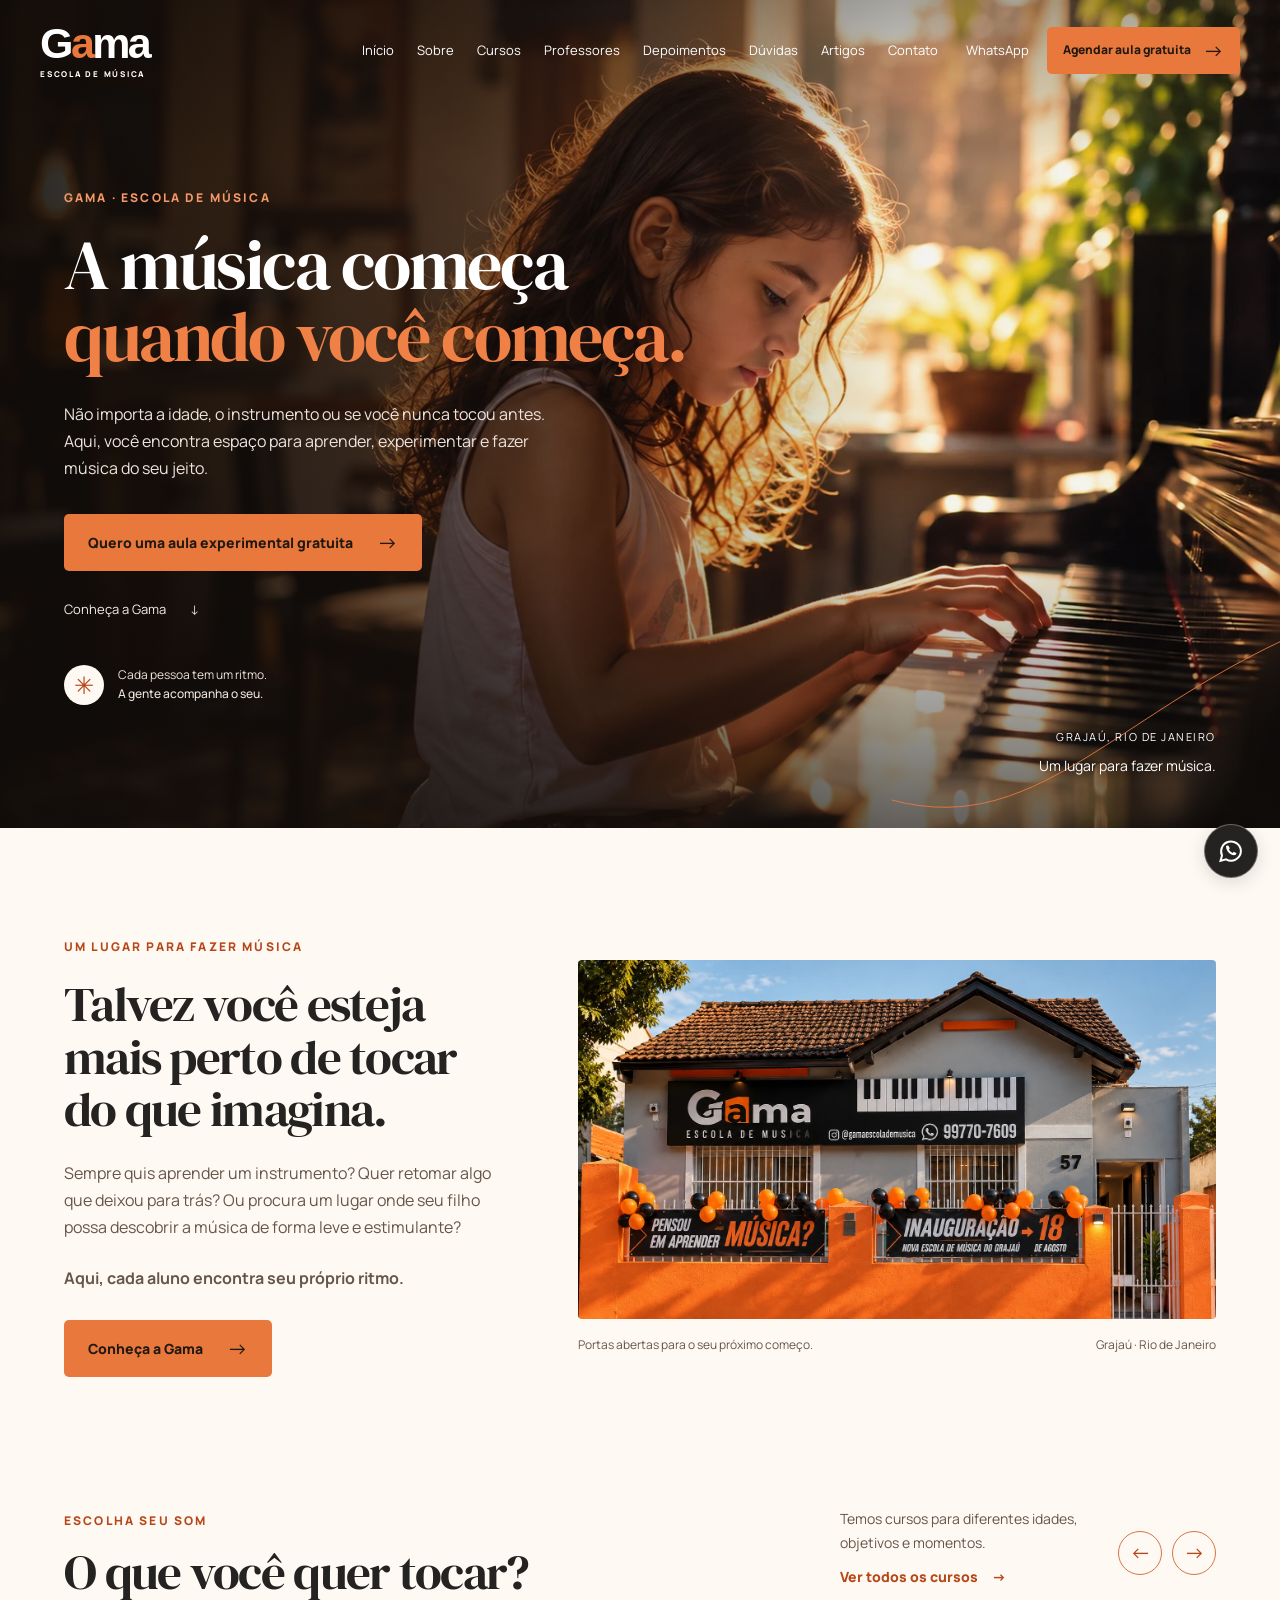
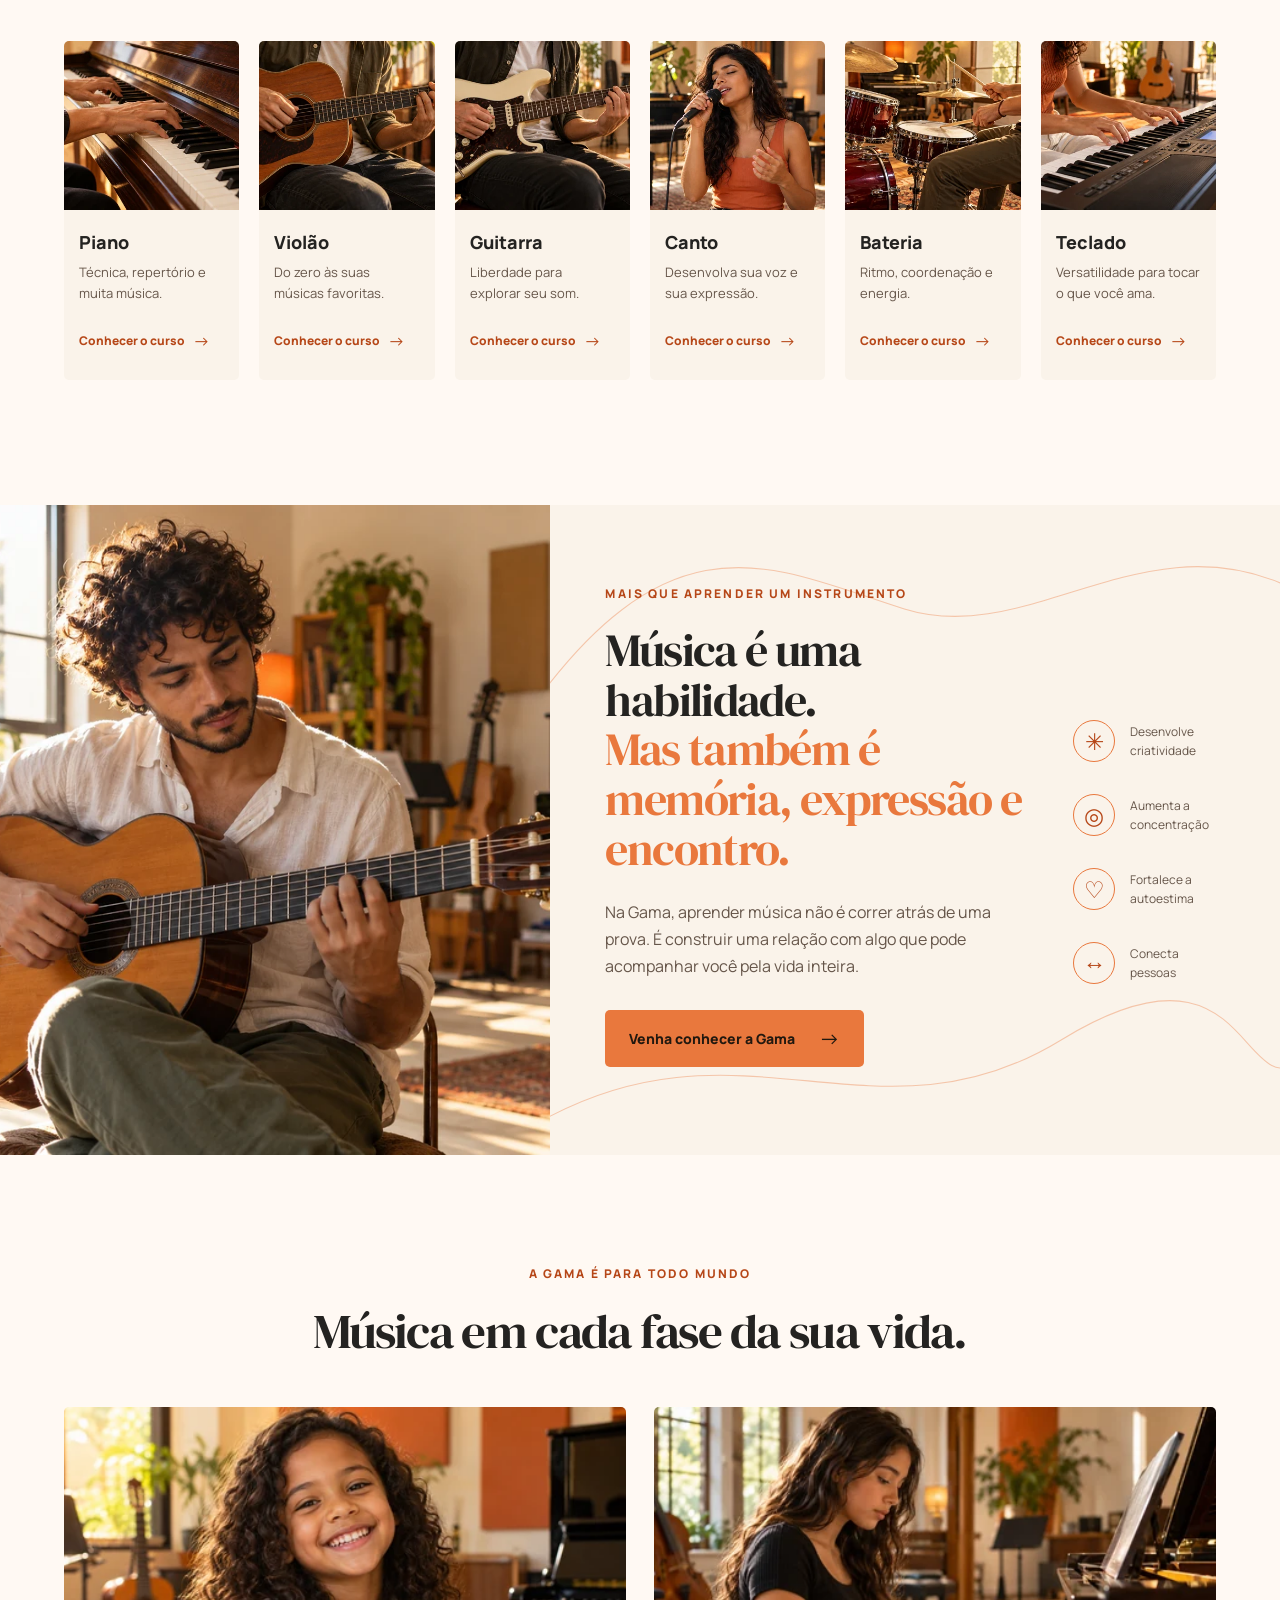
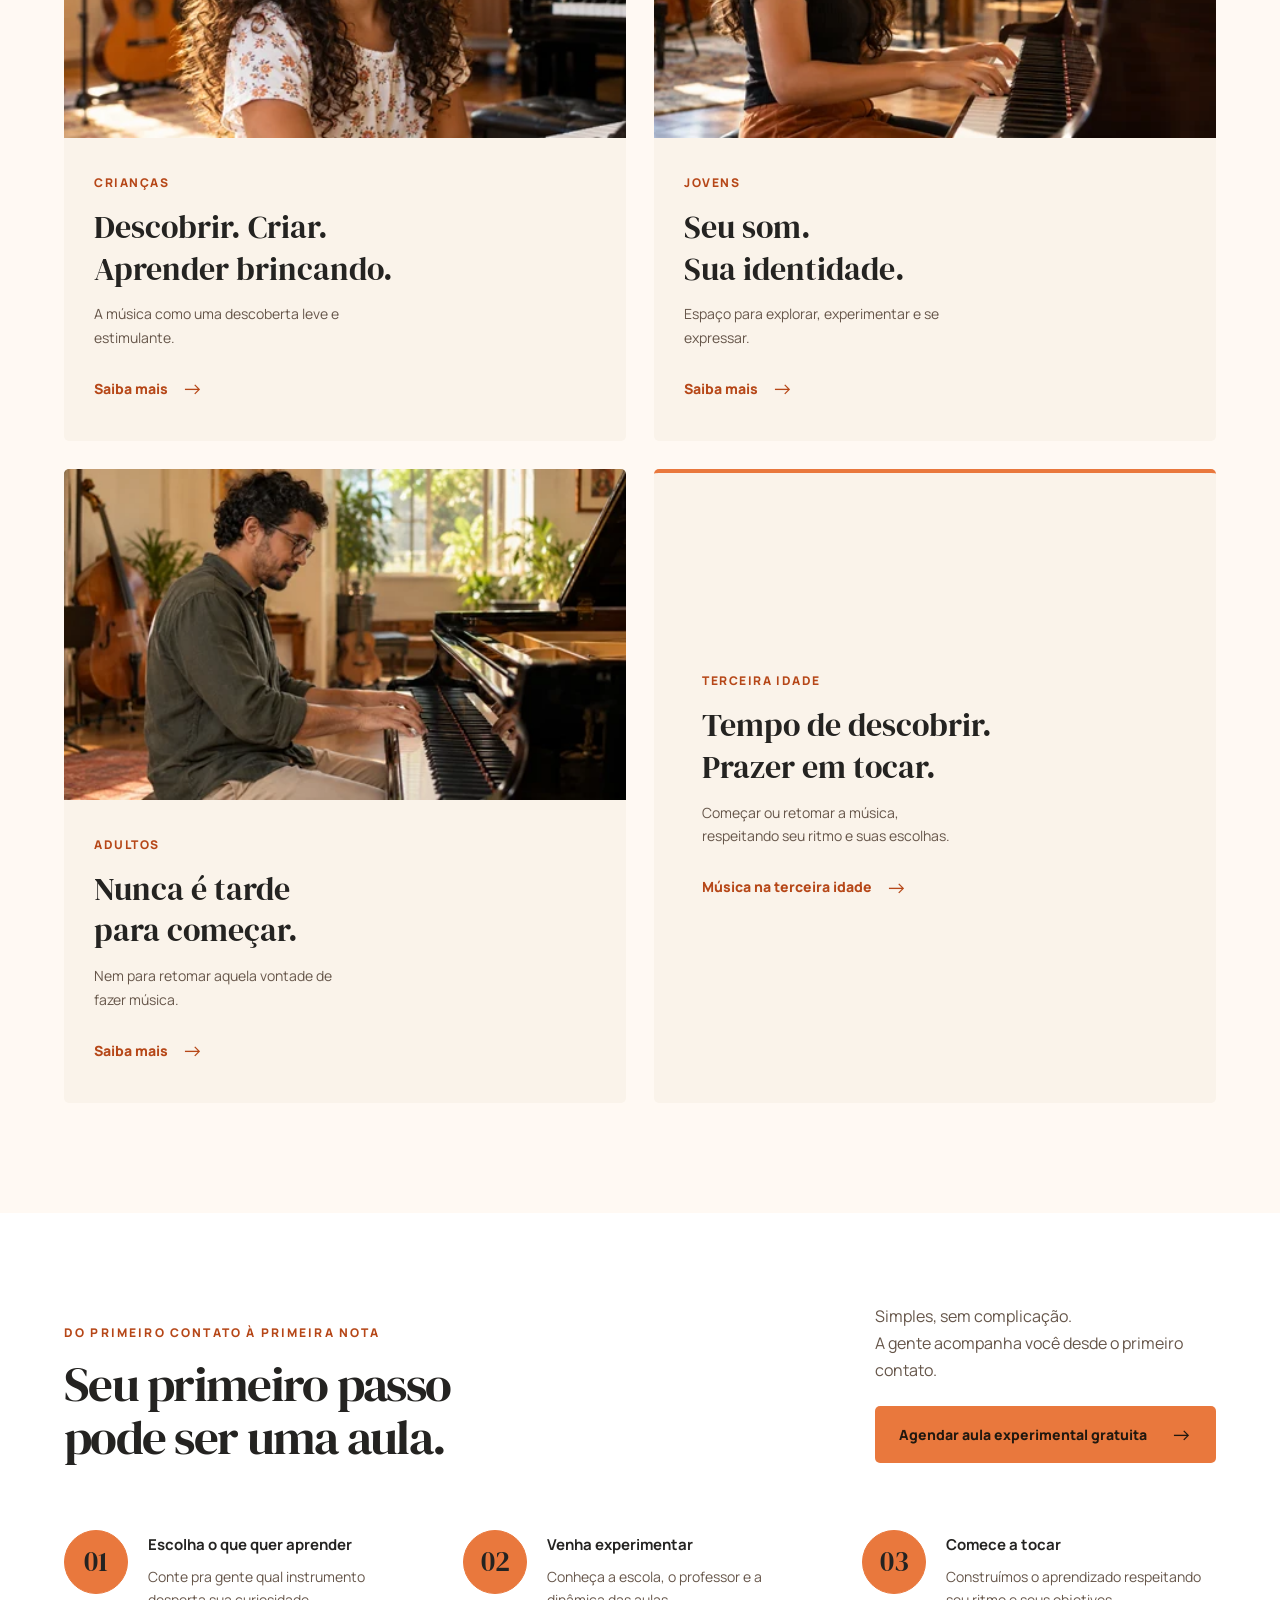
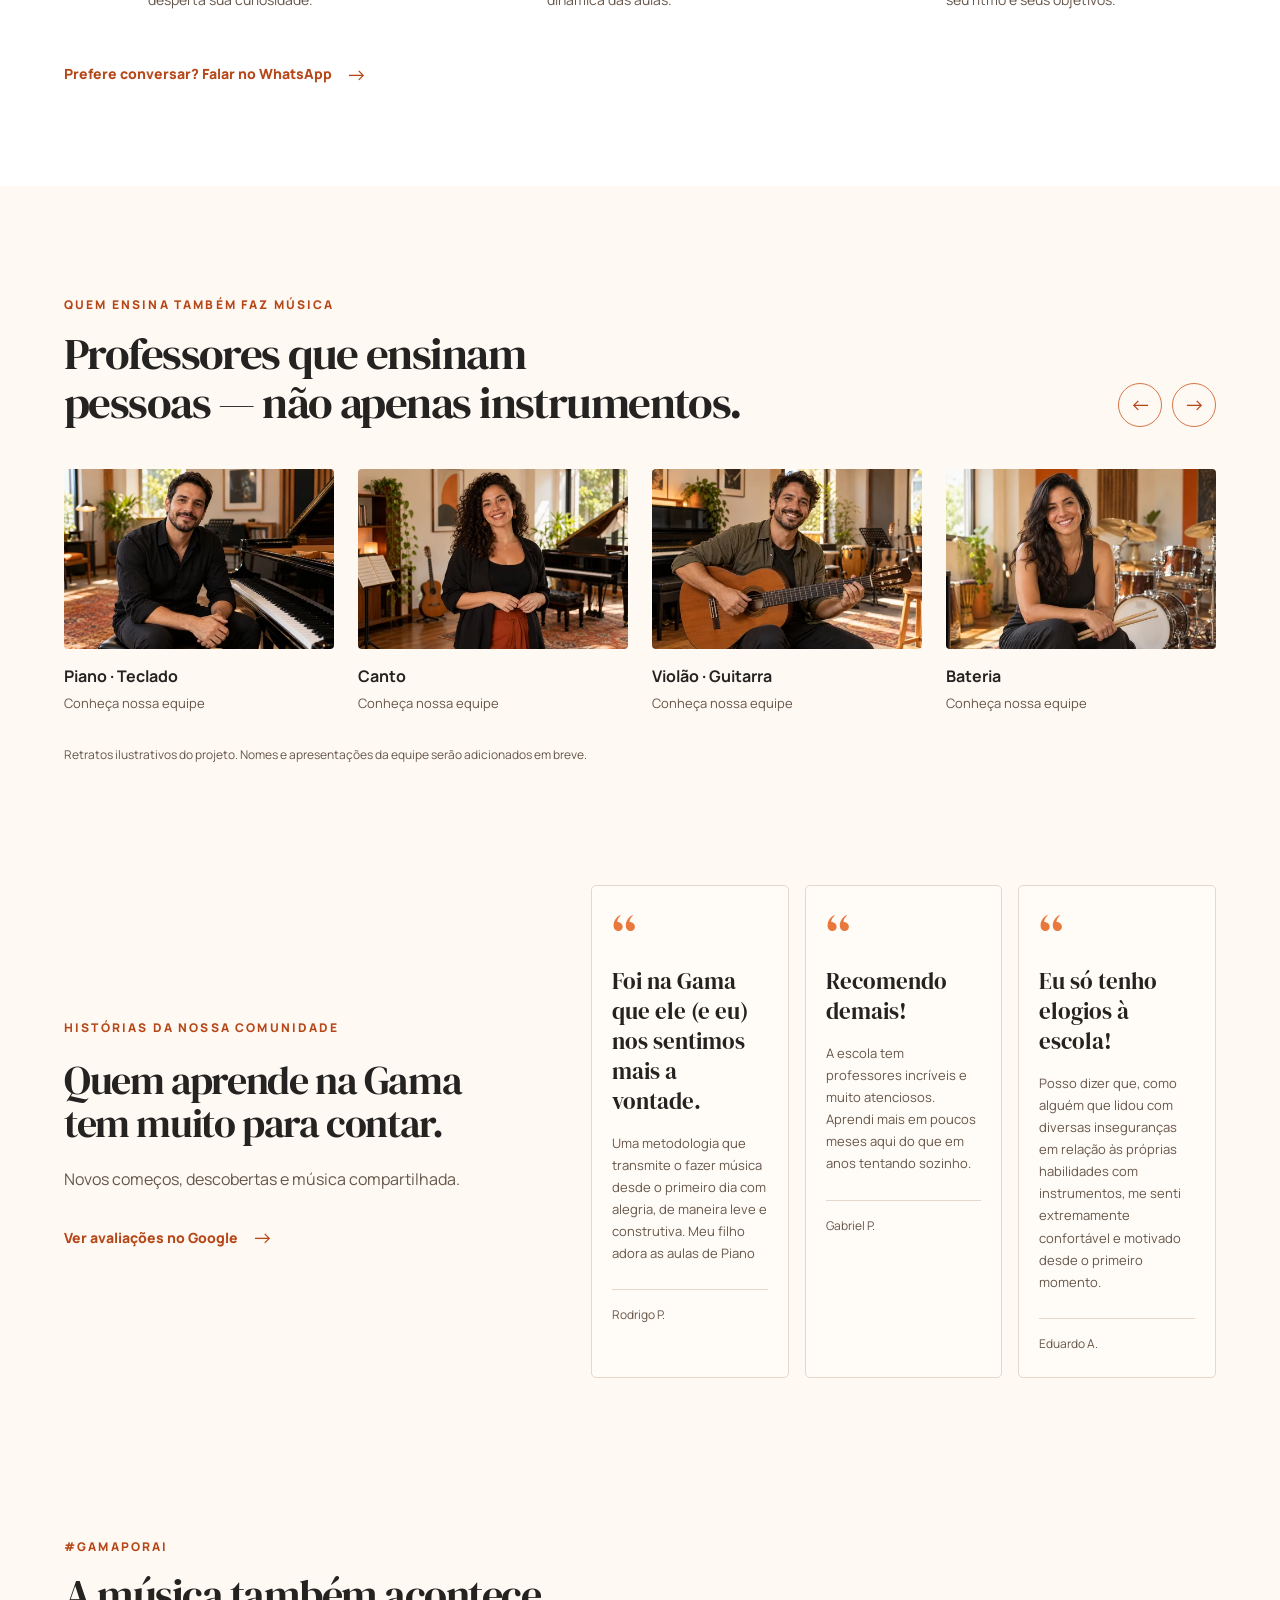
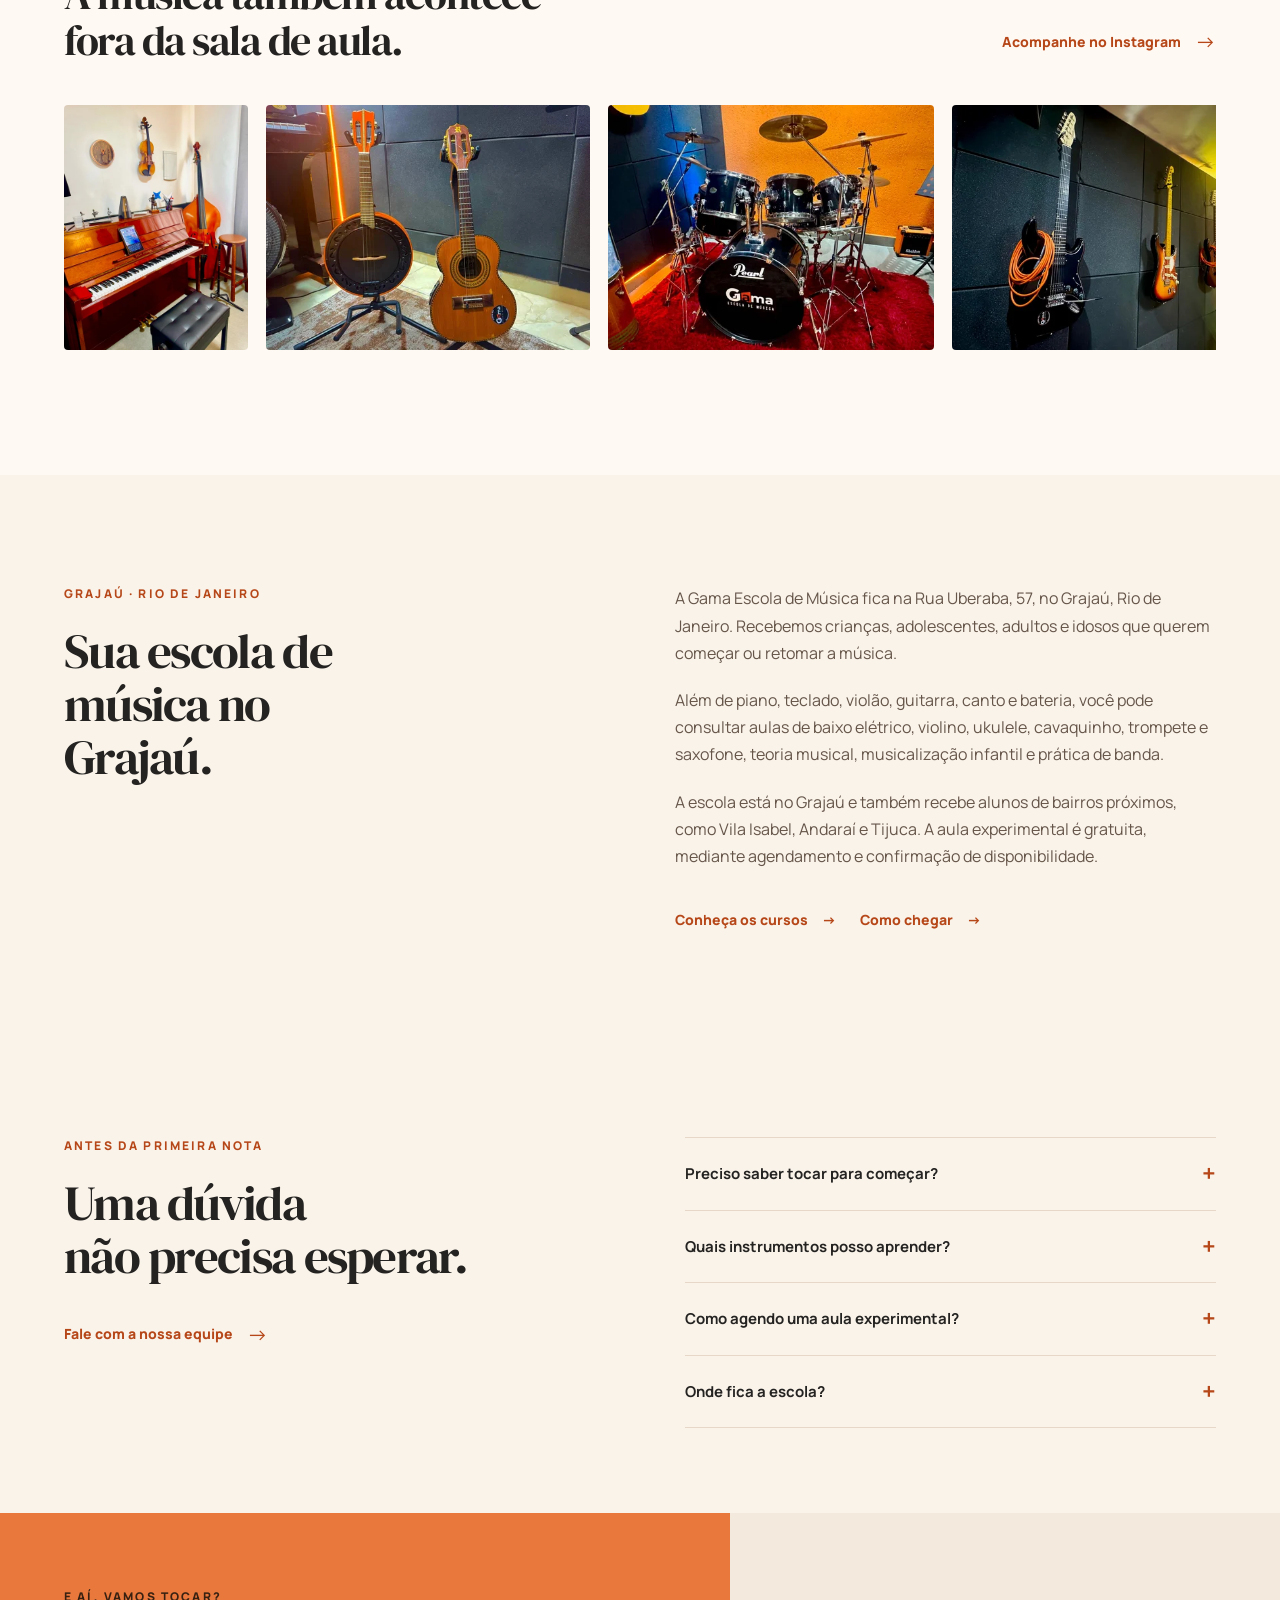
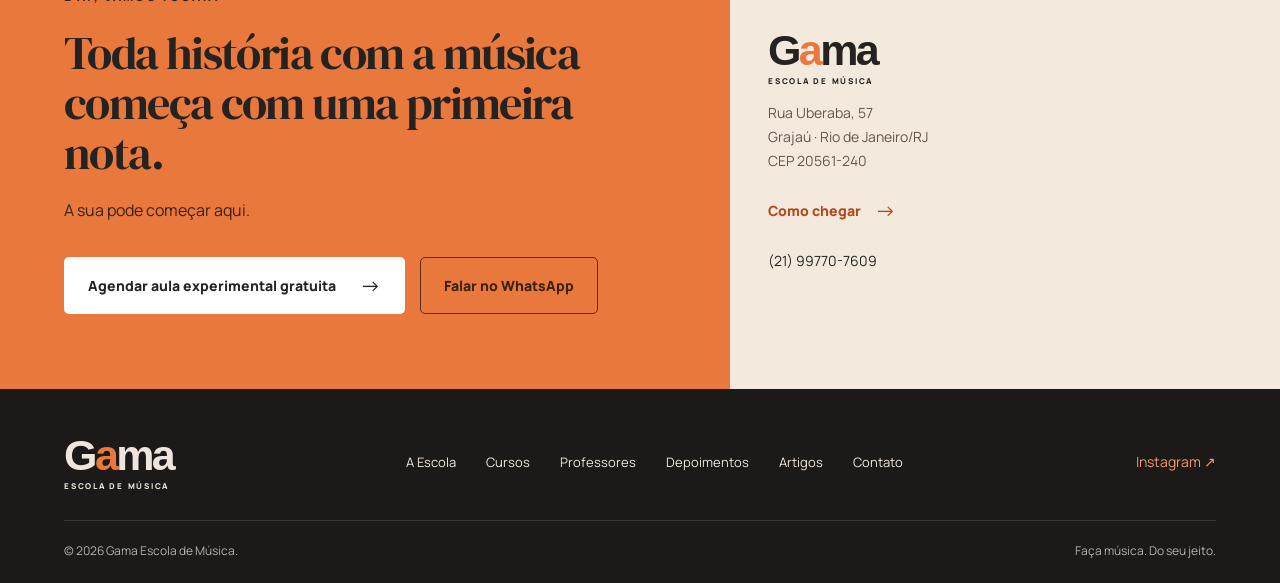
==== commit 9823c422: "Atualiza versão dos assets para evitar cache da galeria antiga" ====
--- a/index.html
+++ b/index.html
@@ -25,7 +25,7 @@
   <meta name="theme-color" content="#242321">
   <link rel="icon" href="data:image/svg+xml,%3Csvg xmlns='http://www.w3.org/2000/svg' viewBox='0 0 32 32'%3E%3Crect width='32' height='32' rx='7' fill='%23242321'/%3E%3Ctext x='6' y='25' font-family='Georgia' font-weight='bold' font-size='27' fill='%23E9783D'%3EG%3C/text%3E%3C/svg%3E">
   <link rel="preconnect" href="https://fonts.googleapis.com"><link rel="preconnect" href="https://fonts.gstatic.com" crossorigin><link href="https://fonts.googleapis.com/css2?family=DM+Serif+Display:ital@0;1&family=Manrope:wght@400;500;600;700;800&display=swap" rel="stylesheet">
-  <link rel="stylesheet" href="styles.css"><script src="script.js" defer></script>
+  <link rel="stylesheet" href="styles.css?v=20261020b"><script src="script.js?v=20261020b" defer></script>
   <script type="application/ld+json">{"@context":"https://schema.org","@type":["School","LocalBusiness"],"@id":"https://gamaescolademusica.com.br/#escola","name":"Gama Escola de Música","url":"https://gamaescolademusica.com.br/","description":"Escola de música no Grajaú, Rio de Janeiro, para crianças, adolescentes, adultos e idosos. Aula experimental gratuita mediante agendamento e disponibilidade.","telephone":"+5521997707609","address":{"@type":"PostalAddress","streetAddress":"Rua Uberaba, 57, Grajaú","addressLocality":"Rio de Janeiro","addressRegion":"RJ","postalCode":"20561-240","addressCountry":"BR"},"image":"https://gamaescolademusica.com.br/assets/fachada.webp","hasMap":"https://www.google.com/maps/search/?api=1&query=Gama+Escola+de+M%C3%BAsica+Rua+Uberaba+57+Graja%C3%BA+Rio+de+Janeiro","sameAs":["https://www.instagram.com/gamaescolademusica/"]}</script>
 </head>
 <body>
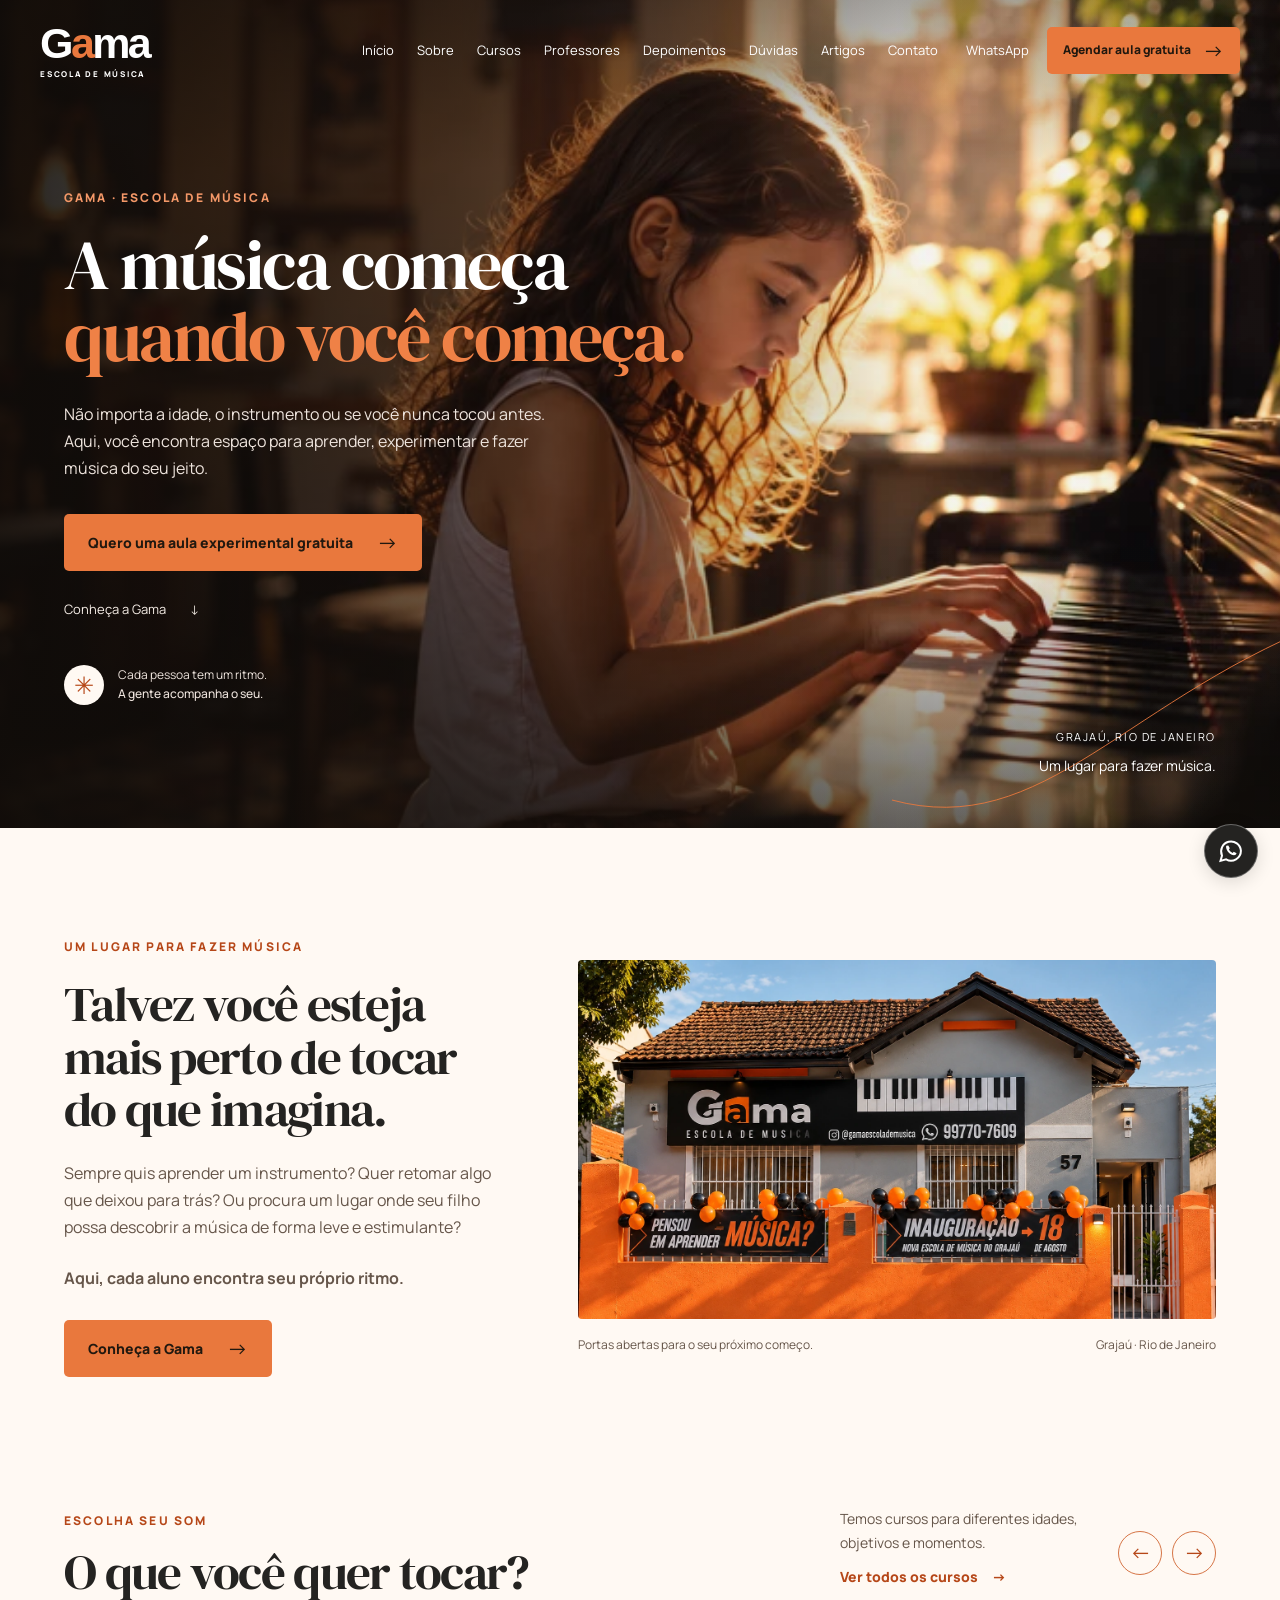
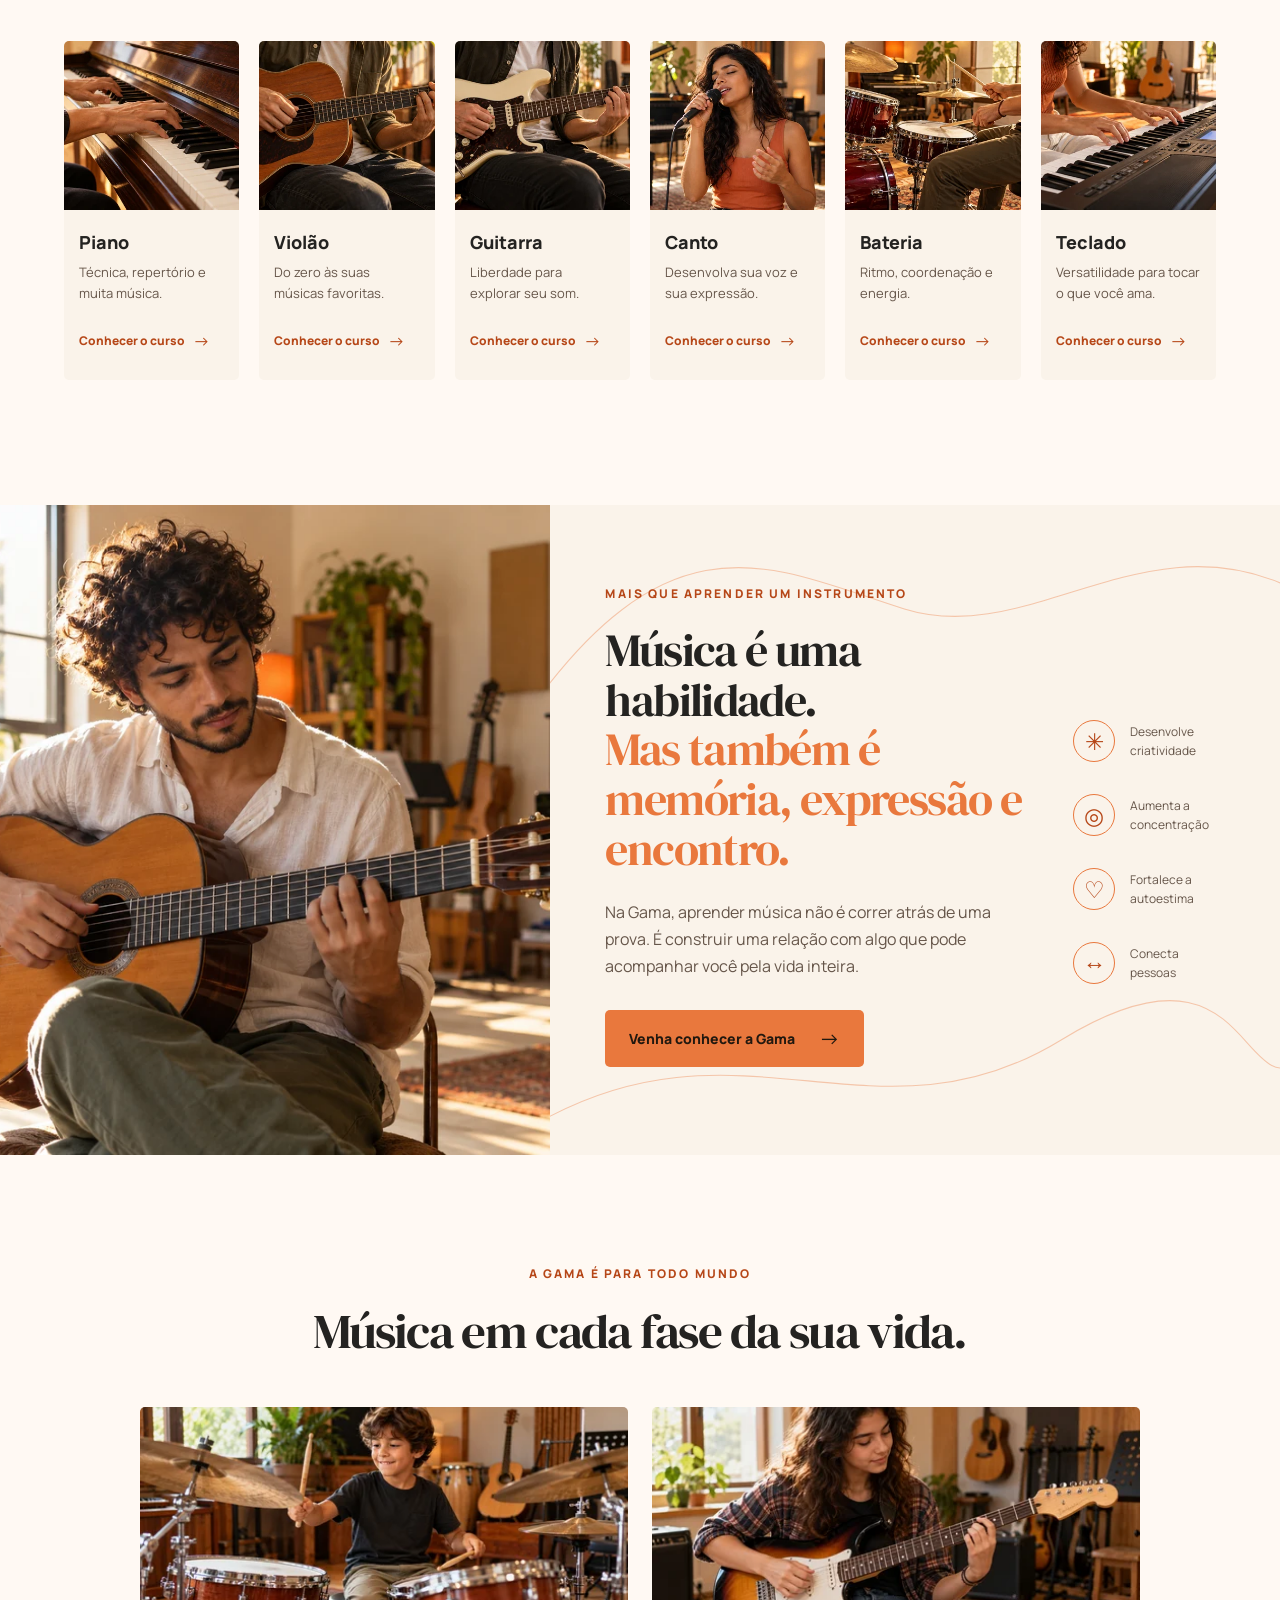
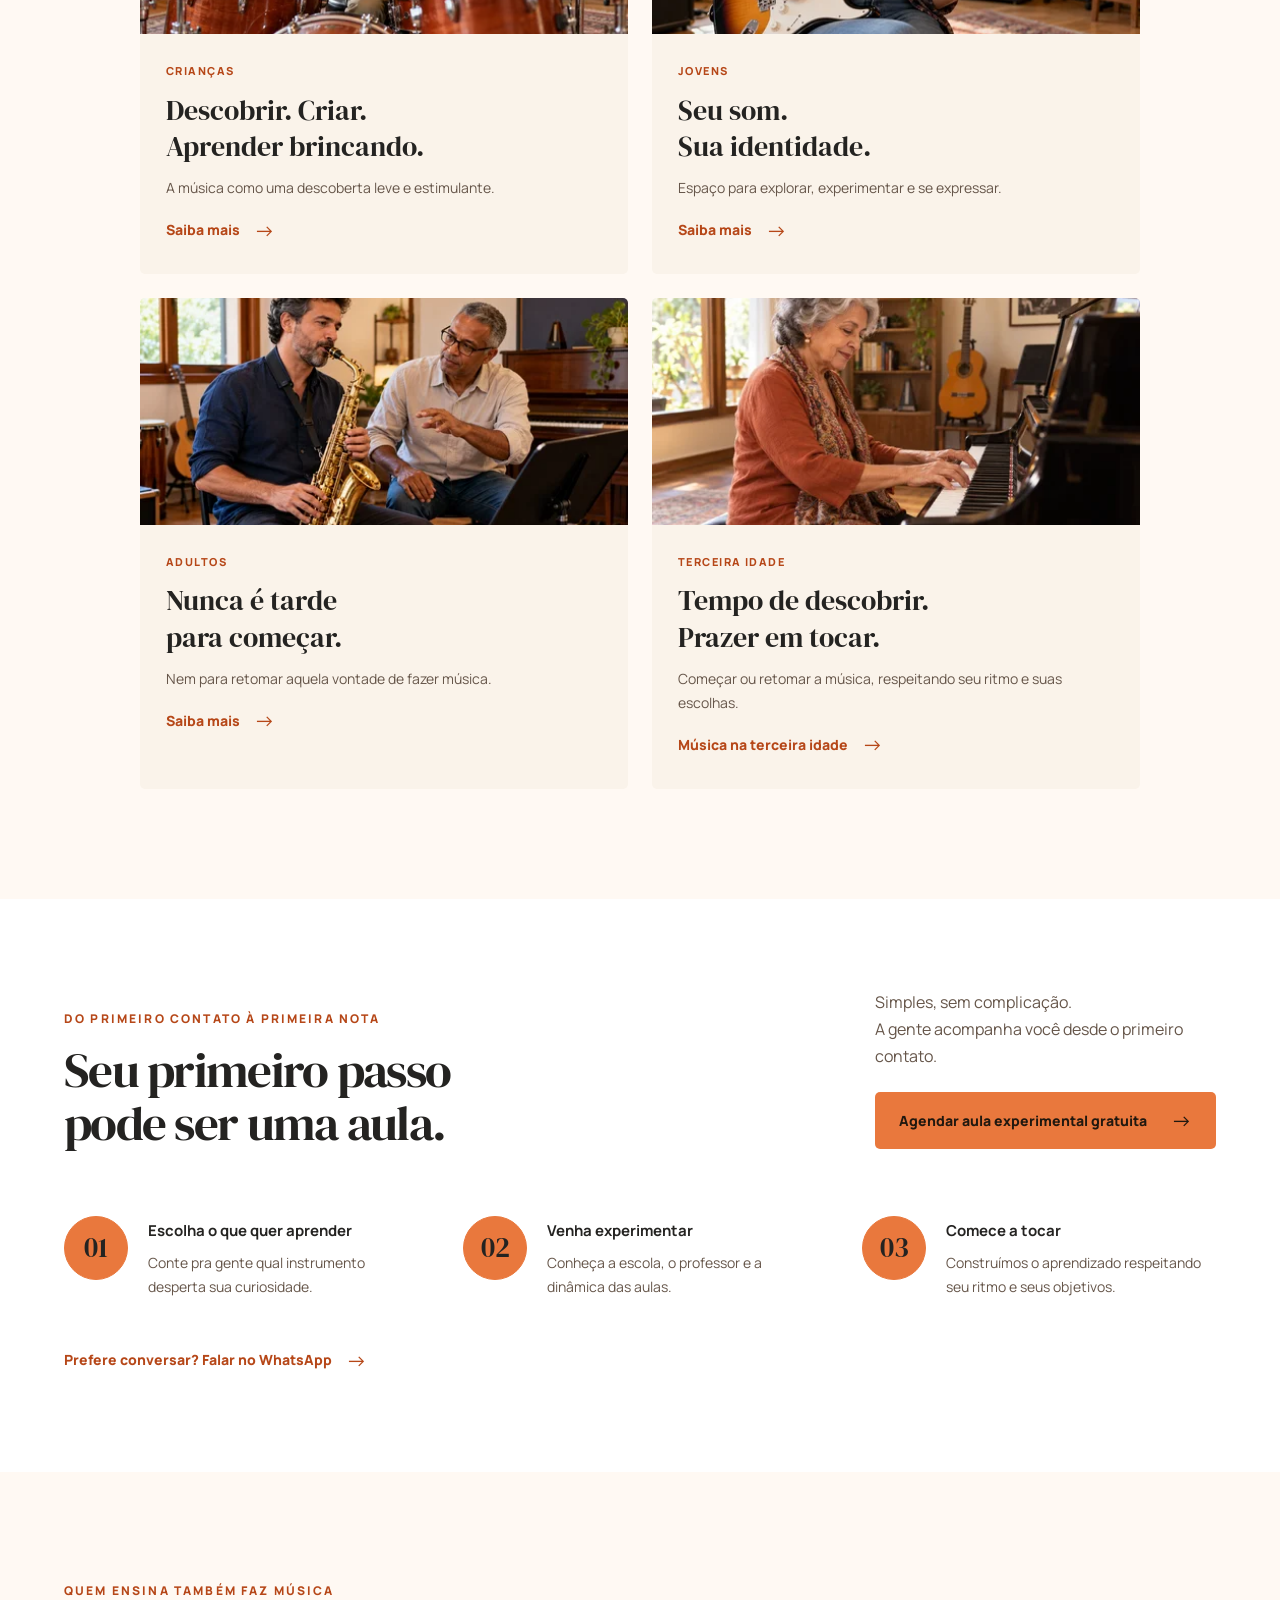
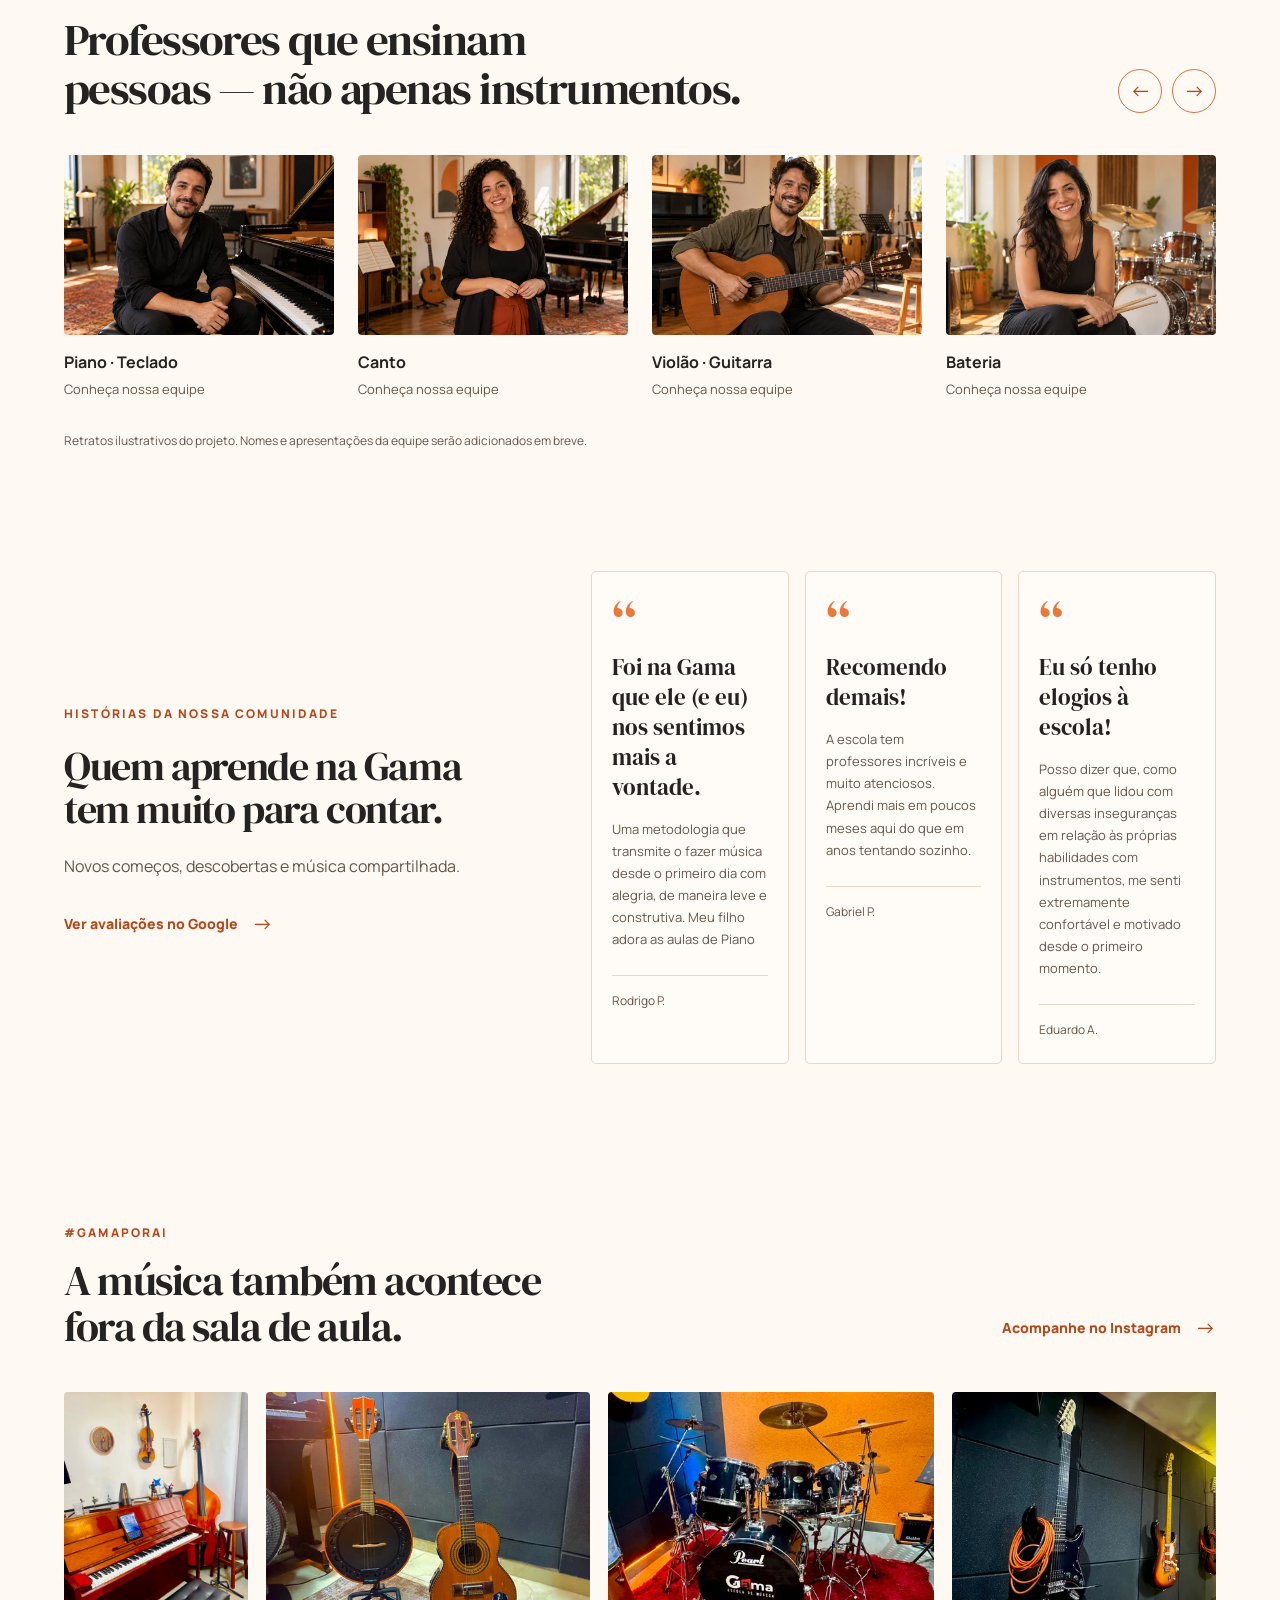
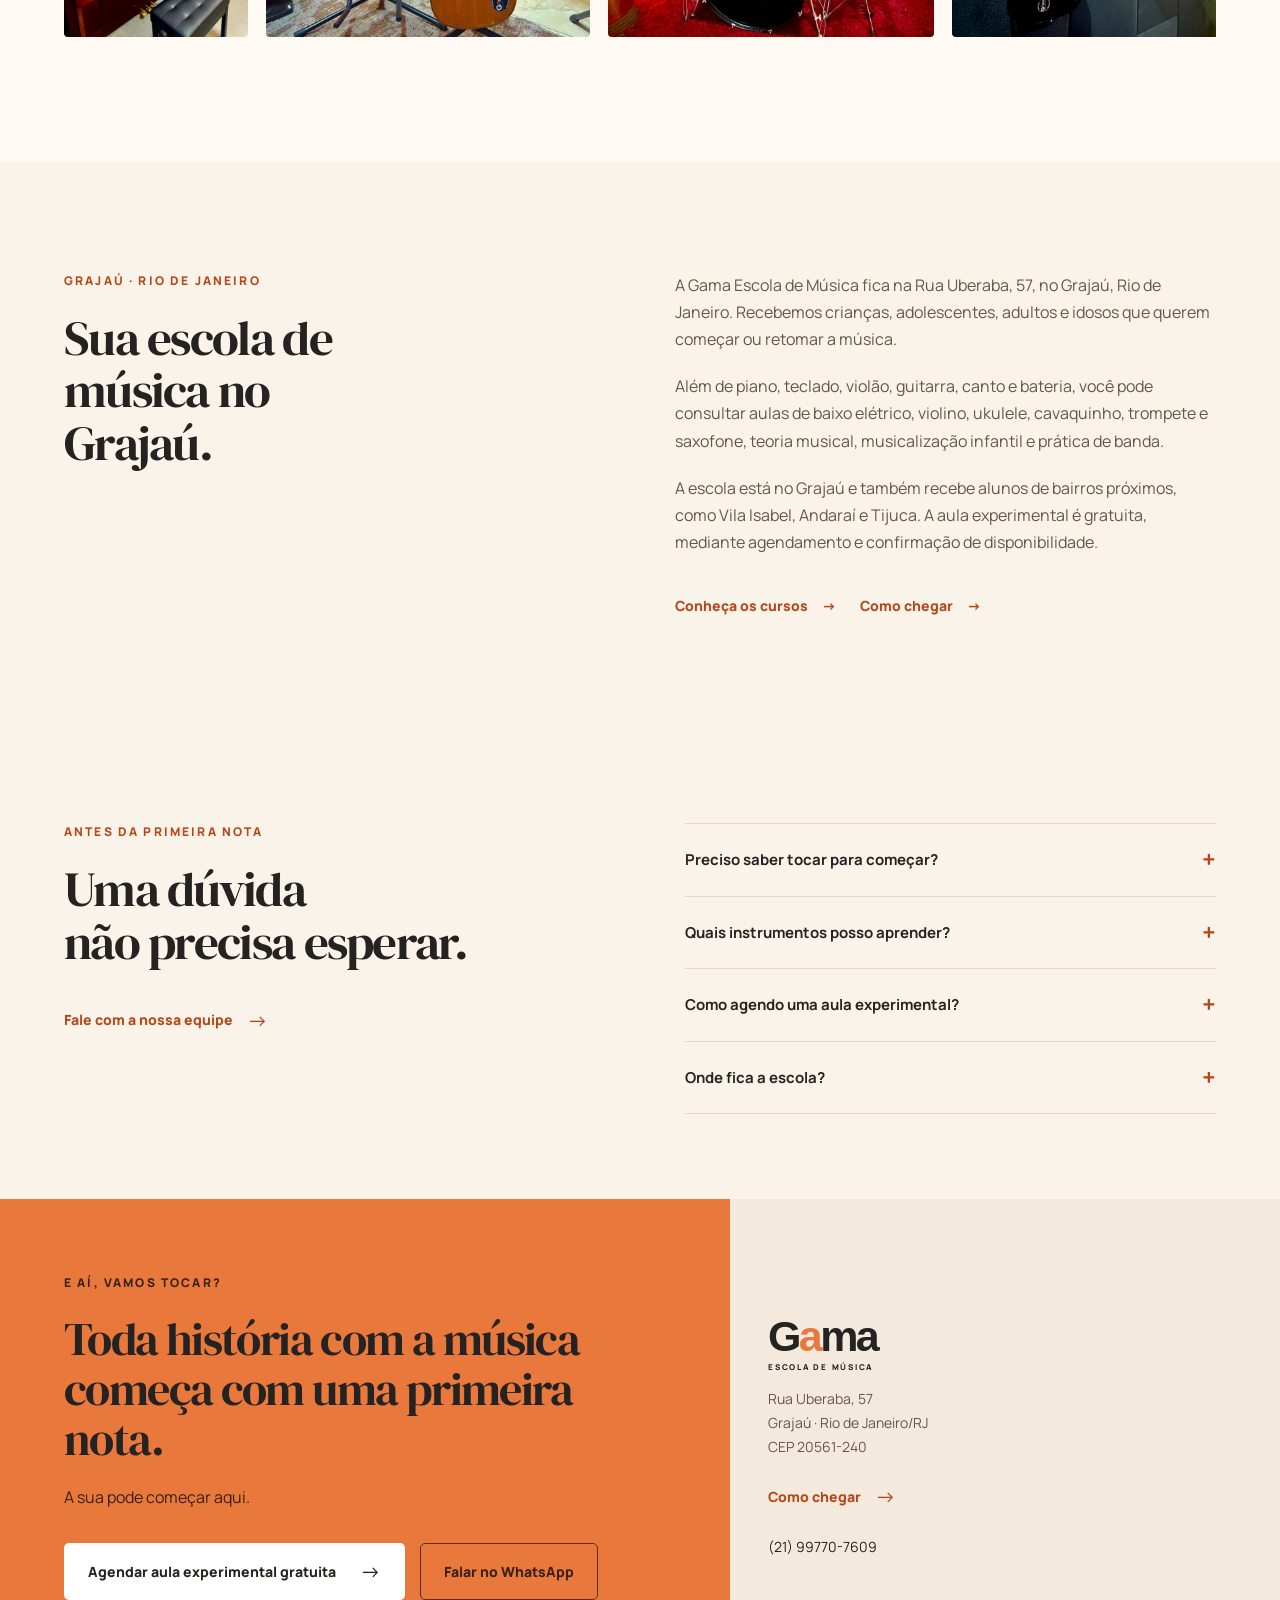
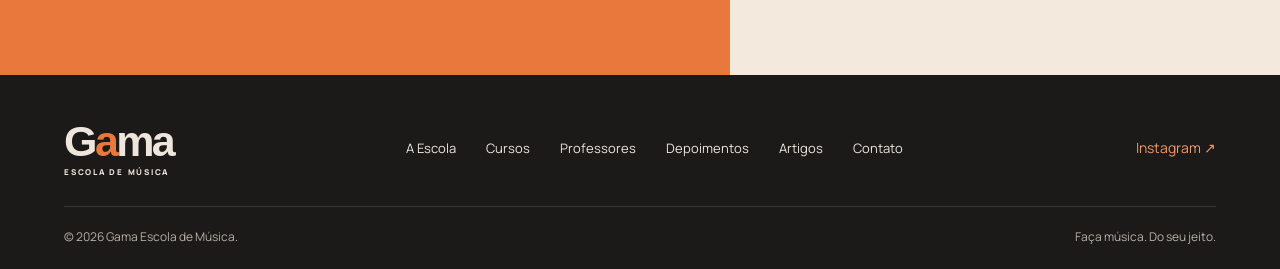
==== commit cf7eb7ee: "Renova imagens por idade e compacta cartões em duas linhas" ====
--- a/index.html
+++ b/index.html
@@ -25,7 +25,7 @@
   <meta name="theme-color" content="#242321">
   <link rel="icon" href="data:image/svg+xml,%3Csvg xmlns='http://www.w3.org/2000/svg' viewBox='0 0 32 32'%3E%3Crect width='32' height='32' rx='7' fill='%23242321'/%3E%3Ctext x='6' y='25' font-family='Georgia' font-weight='bold' font-size='27' fill='%23E9783D'%3EG%3C/text%3E%3C/svg%3E">
   <link rel="preconnect" href="https://fonts.googleapis.com"><link rel="preconnect" href="https://fonts.gstatic.com" crossorigin><link href="https://fonts.googleapis.com/css2?family=DM+Serif+Display:ital@0;1&family=Manrope:wght@400;500;600;700;800&display=swap" rel="stylesheet">
-  <link rel="stylesheet" href="styles.css?v=20261020b"><script src="script.js?v=20261020b" defer></script>
+  <link rel="stylesheet" href="styles.css?v=20261020c"><script src="script.js?v=20261020c" defer></script>
   <script type="application/ld+json">{"@context":"https://schema.org","@type":["School","LocalBusiness"],"@id":"https://gamaescolademusica.com.br/#escola","name":"Gama Escola de Música","url":"https://gamaescolademusica.com.br/","description":"Escola de música no Grajaú, Rio de Janeiro, para crianças, adolescentes, adultos e idosos. Aula experimental gratuita mediante agendamento e disponibilidade.","telephone":"+5521997707609","address":{"@type":"PostalAddress","streetAddress":"Rua Uberaba, 57, Grajaú","addressLocality":"Rio de Janeiro","addressRegion":"RJ","postalCode":"20561-240","addressCountry":"BR"},"image":"https://gamaescolademusica.com.br/assets/fachada.webp","hasMap":"https://www.google.com/maps/search/?api=1&query=Gama+Escola+de+M%C3%BAsica+Rua+Uberaba+57+Graja%C3%BA+Rio+de+Janeiro","sameAs":["https://www.instagram.com/gamaescolademusica/"]}</script>
 </head>
 <body>
@@ -44,7 +44,7 @@
     <section class="section about" id="sobre"><div class="container split about-split"><div class="reveal"><span class="eyebrow">UM LUGAR PARA FAZER MÚSICA</span><h2>Talvez você esteja<br>mais perto de tocar<br>do que imagina.</h2><p>Sempre quis aprender um instrumento? Quer retomar algo que deixou para trás? Ou procura um lugar onde seu filho possa descobrir a música de forma leve e estimulante?</p><p class="standout">Aqui, cada aluno encontra seu próprio ritmo.</p><a class="button" href="#experimente">Conheça a Gama <span class="arrow" aria-hidden="true">→</span></a></div><figure class="facade reveal"><img src="assets/fachada.webp" alt="Fachada real da Gama Escola de Música, com muro laranja e placa preta, na Rua Uberaba, 57" width="1550" height="1014" loading="lazy"><figcaption>Portas abertas para o seu próximo começo. <span>Grajaú · Rio de Janeiro</span></figcaption></figure></div></section>
     <section class="section courses" id="cursos"><div class="container"><div class="section-heading reveal"><div><span class="eyebrow">ESCOLHA SEU SOM</span><h2>O que você quer tocar?</h2></div><div class="heading-aside"><p>Temos cursos para diferentes idades,<br>objetivos e momentos.<br><a class="text-link" href="/cursos/">Ver todos os cursos <span aria-hidden="true">→</span></a></p><div class="carousel-controls"><button class="circle" data-scroll="courses-track" data-direction="-1" aria-label="Ver cursos anteriores">←</button><button class="circle" data-scroll="courses-track" data-direction="1" aria-label="Ver próximos cursos">→</button></div></div></div><div class="courses-track scroll-track" id="courses-track" aria-label="Cursos de música"><article class="course-card"><div class="course-image"><img src="assets/piano-hd.webp" srcset="assets/piano-hd-480.webp 480w, assets/piano-hd-960.webp 960w, assets/piano-hd.webp 1536w" sizes="(max-width:700px) 68vw, (max-width:1250px) 25vw, 17vw" alt="Detalhe de piano sendo tocado" width="1536" height="1024" loading="lazy"></div><div class="course-info"><h3><a href="/aulas-de-piano/">Piano</a></h3><p>Técnica, repertório e muita música.</p><button class="text-link" data-course="0">Conhecer o curso <span class="arrow" aria-hidden="true">→</span></button></div></article><article class="course-card"><div class="course-image"><img src="assets/violao-hd.webp" srcset="assets/violao-hd-480.webp 480w, assets/violao-hd-960.webp 960w, assets/violao-hd.webp 1536w" sizes="(max-width:700px) 68vw, (max-width:1250px) 25vw, 17vw" alt="Detalhe de violão sendo tocado" width="1536" height="1024" loading="lazy"></div><div class="course-info"><h3><a href="/aulas-de-violao/">Violão</a></h3><p>Do zero às suas músicas favoritas.</p><button class="text-link" data-course="1">Conhecer o curso <span class="arrow" aria-hidden="true">→</span></button></div></article><article class="course-card"><div class="course-image"><img src="assets/guitarra-hd.webp" srcset="assets/guitarra-hd-480.webp 480w, assets/guitarra-hd-960.webp 960w, assets/guitarra-hd.webp 1536w" sizes="(max-width:700px) 68vw, (max-width:1250px) 25vw, 17vw" alt="Detalhe de guitarra sendo tocado" width="1536" height="1024" loading="lazy"></div><div class="course-info"><h3><a href="/aulas-de-guitarra/">Guitarra</a></h3><p>Liberdade para explorar seu som.</p><button class="text-link" data-course="2">Conhecer o curso <span class="arrow" aria-hidden="true">→</span></button></div></article><article class="course-card"><div class="course-image"><img src="assets/canto-hd.webp" srcset="assets/canto-hd-480.webp 480w, assets/canto-hd-960.webp 960w, assets/canto-hd.webp 1536w" sizes="(max-width:700px) 68vw, (max-width:1250px) 25vw, 17vw" alt="Pessoa cantando ao microfone" width="1536" height="1024" loading="lazy"></div><div class="course-info"><h3><a href="/aulas-de-canto/">Canto</a></h3><p>Desenvolva sua voz e sua expressão.</p><button class="text-link" data-course="3">Conhecer o curso <span class="arrow" aria-hidden="true">→</span></button></div></article><article class="course-card"><div class="course-image"><img src="assets/bateria-hd.webp" srcset="assets/bateria-hd-480.webp 480w, assets/bateria-hd-960.webp 960w, assets/bateria-hd.webp 1536w" sizes="(max-width:700px) 68vw, (max-width:1250px) 25vw, 17vw" alt="Detalhe de bateria sendo tocado" width="1536" height="1024" loading="lazy"></div><div class="course-info"><h3><a href="/aulas-de-bateria/">Bateria</a></h3><p>Ritmo, coordenação e energia.</p><button class="text-link" data-course="4">Conhecer o curso <span class="arrow" aria-hidden="true">→</span></button></div></article><article class="course-card"><div class="course-image"><img src="assets/teclado-hd.webp" srcset="assets/teclado-hd-480.webp 480w, assets/teclado-hd-960.webp 960w, assets/teclado-hd.webp 1536w" sizes="(max-width:700px) 68vw, (max-width:1250px) 25vw, 17vw" alt="Detalhe de teclado sendo tocado" width="1536" height="1024" loading="lazy"></div><div class="course-info"><h3><a href="/aulas-de-teclado/">Teclado</a></h3><p>Versatilidade para tocar o que você ama.</p><button class="text-link" data-course="5">Conhecer o curso <span class="arrow" aria-hidden="true">→</span></button></div></article></div></div></section>
     <section class="emotional" id="musica"><figure class="emotion-photo"><img src="assets/musica-vida-hd.webp" srcset="assets/musica-vida-hd-480.webp 480w, assets/musica-vida-hd-960.webp 960w, assets/musica-vida-hd.webp 1448w" sizes="(max-width:700px) 100vw, 43vw" alt="Jovem tocando violão à luz natural" width="1448" height="1086" loading="lazy"></figure><div class="emotion-content"><svg class="melody" viewBox="0 0 700 600" fill="none" preserveAspectRatio="none" aria-hidden="true"><path d="M-20 190C120 0 220 60 340 96S570 12 710 76M-20 575C180 460 310 600 490 494S660 550 720 515" stroke="currentColor"/></svg><div class="emotion-main reveal"><span class="eyebrow">MAIS QUE APRENDER UM INSTRUMENTO</span><h2>Música é uma habilidade.<br><em>Mas também é memória, expressão e encontro.</em></h2><p>Na Gama, aprender música não é correr atrás de uma prova. É construir uma relação com algo que pode acompanhar você pela vida inteira.</p><button class="button" data-book>Venha conhecer a Gama <span class="arrow" aria-hidden="true">→</span></button></div><ul class="benefits reveal"><li><span aria-hidden="true">✳</span>Desenvolve<br>criatividade</li><li><span aria-hidden="true">◎</span>Aumenta a<br>concentração</li><li><span aria-hidden="true">♡</span>Fortalece a<br>autoestima</li><li><span aria-hidden="true">↔</span>Conecta<br>pessoas</li></ul></div></section>
-    <section class="section audiences"><div class="container"><div class="center reveal"><span class="eyebrow">A GAMA É PARA TODO MUNDO</span><h2>Música em cada fase da sua vida.</h2></div><div class="audience-grid"><article class="audience-card reveal"><img src="assets/criancas-hd.webp" srcset="assets/criancas-hd-480.webp 480w, assets/criancas-hd-960.webp 960w, assets/criancas-hd.webp 1672w" sizes="(max-width:700px) 100vw, 33vw" alt="Criança sorrindo em um ambiente musical" width="1672" height="941" loading="lazy"><div><span class="card-label">CRIANÇAS</span><h3>Descobrir. Criar.<br>Aprender brincando.</h3><p>A música como uma descoberta leve e estimulante.</p><a class="text-link" href="/artigos/musica-para-criancas/">Saiba mais <span class="arrow" aria-hidden="true">→</span></a></div></article><article class="audience-card reveal"><img src="assets/jovens-hd.webp" srcset="assets/jovens-hd-480.webp 480w, assets/jovens-hd-960.webp 960w, assets/jovens-hd.webp 1672w" sizes="(max-width:700px) 100vw, 33vw" alt="Jovem tocando piano" width="1672" height="941" loading="lazy"><div><span class="card-label">JOVENS</span><h3>Seu som.<br>Sua identidade.</h3><p>Espaço para explorar, experimentar e se expressar.</p><a class="text-link" href="/artigos/musica-para-jovens/">Saiba mais <span class="arrow" aria-hidden="true">→</span></a></div></article><article class="audience-card reveal"><img src="assets/adultos-hd.webp" srcset="assets/adultos-hd-480.webp 480w, assets/adultos-hd-960.webp 960w, assets/adultos-hd.webp 1672w" sizes="(max-width:700px) 100vw, 33vw" alt="Adulto tocando piano" width="1672" height="941" loading="lazy"><div><span class="card-label">ADULTOS</span><h3>Nunca é tarde<br>para começar.</h3><p>Nem para retomar aquela vontade de fazer música.</p><a class="text-link" href="/artigos/musica-para-adultos/">Saiba mais <span class="arrow" aria-hidden="true">→</span></a></div></article><article class="audience-card audience-senior reveal"><div><span class="card-label">TERCEIRA IDADE</span><h3>Tempo de descobrir.<br>Prazer em tocar.</h3><p>Começar ou retomar a música, respeitando seu ritmo e suas escolhas.</p><a class="text-link" href="/artigos/musica-na-terceira-idade/">Música na terceira idade <span class="arrow" aria-hidden="true">→</span></a></div></article></div></div></section>
+    <section class="section audiences" id="idades"><div class="container"><div class="center reveal"><span class="eyebrow">A GAMA É PARA TODO MUNDO</span><h2>Música em cada fase da sua vida.</h2></div><div class="audience-grid"><article class="audience-card reveal"><img src="assets/idade-crianca-bateria-1280.webp" srcset="assets/idade-crianca-bateria-480.webp 480w, assets/idade-crianca-bateria-960.webp 960w, assets/idade-crianca-bateria-1280.webp 1280w" sizes="(max-width:700px) 90vw, 480px" alt="Menino tocando bateria em uma aula de música" width="1280" height="720" loading="lazy"><div><span class="card-label">CRIANÇAS</span><h3>Descobrir. Criar.<br>Aprender brincando.</h3><p>A música como uma descoberta leve e estimulante.</p><a class="text-link" href="/artigos/musica-para-criancas/">Saiba mais <span class="arrow" aria-hidden="true">→</span></a></div></article><article class="audience-card reveal"><img src="assets/idade-jovem-guitarra-1280.webp" srcset="assets/idade-jovem-guitarra-480.webp 480w, assets/idade-jovem-guitarra-960.webp 960w, assets/idade-jovem-guitarra-1280.webp 1280w" sizes="(max-width:700px) 90vw, 480px" alt="Adolescente tocando guitarra elétrica" width="1280" height="720" loading="lazy"><div><span class="card-label">JOVENS</span><h3>Seu som.<br>Sua identidade.</h3><p>Espaço para explorar, experimentar e se expressar.</p><a class="text-link" href="/artigos/musica-para-jovens/">Saiba mais <span class="arrow" aria-hidden="true">→</span></a></div></article><article class="audience-card reveal"><img src="assets/idade-adulto-sax-1280.webp" srcset="assets/idade-adulto-sax-480.webp 480w, assets/idade-adulto-sax-960.webp 960w, assets/idade-adulto-sax-1280.webp 1280w" sizes="(max-width:700px) 90vw, 480px" alt="Homem aprendendo saxofone com um professor ao lado" width="1280" height="720" loading="lazy"><div><span class="card-label">ADULTOS</span><h3>Nunca é tarde<br>para começar.</h3><p>Nem para retomar aquela vontade de fazer música.</p><a class="text-link" href="/artigos/musica-para-adultos/">Saiba mais <span class="arrow" aria-hidden="true">→</span></a></div></article><article class="audience-card audience-senior reveal"><img src="assets/idade-idosa-piano-1280.webp" srcset="assets/idade-idosa-piano-480.webp 480w, assets/idade-idosa-piano-960.webp 960w, assets/idade-idosa-piano-1280.webp 1280w" sizes="(max-width:700px) 90vw, 480px" alt="Senhora tocando piano acústico" width="1280" height="720" loading="lazy"><div><span class="card-label">TERCEIRA IDADE</span><h3>Tempo de descobrir.<br>Prazer em tocar.</h3><p>Começar ou retomar a música, respeitando seu ritmo e suas escolhas.</p><a class="text-link" href="/artigos/musica-na-terceira-idade/">Música na terceira idade <span class="arrow" aria-hidden="true">→</span></a></div></article></div></div></section>
     <section class="section first-step" id="experimente"><div class="container"><div class="section-heading reveal"><div><span class="eyebrow">DO PRIMEIRO CONTATO À PRIMEIRA NOTA</span><h2>Seu primeiro passo<br>pode ser uma aula.</h2></div><div class="step-intro"><p>Simples, sem complicação.<br>A gente acompanha você desde o primeiro contato.</p><button class="button" data-book>Agendar aula experimental gratuita <span class="arrow" aria-hidden="true">→</span></button></div></div><div class="steps"><article class="reveal"><span class="step-number">01</span><div><h3>Escolha o que quer aprender</h3><p>Conte pra gente qual instrumento desperta sua curiosidade.</p></div></article><article class="reveal"><span class="step-number">02</span><div><h3>Venha experimentar</h3><p>Conheça a escola, o professor e a dinâmica das aulas.</p></div></article><article class="reveal"><span class="step-number">03</span><div><h3>Comece a tocar</h3><p>Construímos o aprendizado respeitando seu ritmo e seus objetivos.</p></div></article></div><a class="text-link step-whatsapp" href="https://wa.me/5521997707609" target="_blank" rel="noopener">Prefere conversar? Falar no WhatsApp <span class="arrow" aria-hidden="true">→</span></a></div></section>
     <section class="section teachers" id="professores"><div class="container"><div class="section-heading reveal"><div><span class="eyebrow">QUEM ENSINA TAMBÉM FAZ MÚSICA</span><h2>Professores que ensinam<br>pessoas — não apenas instrumentos.</h2></div><div class="carousel-controls"><button class="circle" data-scroll="teachers-track" data-direction="-1" aria-label="Ver professores anteriores">←</button><button class="circle" data-scroll="teachers-track" data-direction="1" aria-label="Ver próximos professores">→</button></div></div><div class="teacher-track scroll-track" id="teachers-track"></div><p class="editorial-note">Retratos ilustrativos do projeto. Nomes e apresentações da equipe serão adicionados em breve.</p></div></section>
     <section class="section testimonials" id="depoimentos"><div class="container testimonials-grid"><div class="reveal"><span class="eyebrow">HISTÓRIAS DA NOSSA COMUNIDADE</span><h2>Quem aprende na Gama<br>tem muito para contar.</h2><p>Novos começos, descobertas e música compartilhada.</p><a class="text-link" href="https://www.google.com/maps/search/?api=1&amp;query=Gama+Escola+de+Música+Rua+Uberaba+57+Grajaú+Rio+de+Janeiro" target="_blank" rel="noopener">Ver avaliações no Google <span class="arrow" aria-hidden="true">→</span></a></div><div class="testimonial-track scroll-track"><article class="quote-card reveal"><span class="quote-mark" aria-hidden="true">“</span><h3>Foi na Gama que ele (e eu) nos sentimos mais a vontade.</h3><p>Uma metodologia que transmite o fazer música desde o primeiro dia com alegria, de maneira leve e construtiva. Meu filho adora as aulas de Piano</p><span class="quote-label">Rodrigo P.</span></article><article class="quote-card reveal"><span class="quote-mark" aria-hidden="true">“</span><h3>Recomendo demais!</h3><p>A escola tem professores incríveis e muito atenciosos. Aprendi mais em poucos meses aqui do que em anos tentando sozinho.</p><span class="quote-label">Gabriel P.</span></article><article class="quote-card reveal"><span class="quote-mark" aria-hidden="true">“</span><h3>Eu só tenho elogios à escola!</h3><p>Posso dizer que, como alguém que lidou com diversas inseguranças em relação às próprias habilidades com instrumentos, me senti extremamente confortável e motivado desde o primeiro momento.</p><span class="quote-label">Eduardo A.</span></article></div></div></section>
--- a/styles.css
+++ b/styles.css
@@ -52,4 +52,7 @@
 @media(max-width:550px){.seo-catalog-grid{grid-template-columns:1fr}.seo-catalog-card{padding:25px}.seo-catalog-hero{padding:25px 0 50px}.seo-body .header-actions .button-small{font-size:10px;padding:10px 12px}.seo-body .header-inner{gap:10px}.seo-body .brand-name{font-size:34px}}
 
 /* Quatro fases da vida, mantendo a leitura e o desenho dos cartões. */
-.audience-grid{grid-template-columns:repeat(2,minmax(0,1fr))}.audience-senior{display:flex;align-items:center;background:var(--sand);border-top:4px solid var(--orange)}.audience-senior>div{padding:48px}.article-copy{max-width:800px;margin:auto}.article-copy h2{font-size:clamp(28px,3vw,42px);margin:44px 0 20px}.article-copy p{margin:18px 0}.article-copy ul{color:var(--muted);padding-left:24px}.article-copy li{margin:12px 0}@media(max-width:700px){.audience-grid{grid-template-columns:1fr}.audience-senior>div{padding:26px}}
+.audience-grid{grid-template-columns:repeat(2,minmax(0,1fr))}.article-copy{max-width:800px;margin:auto}.article-copy h2{font-size:clamp(28px,3vw,42px);margin:44px 0 20px}.article-copy p{margin:18px 0}.article-copy ul{color:var(--muted);padding-left:24px}.article-copy li{margin:12px 0}@media(max-width:700px){.audience-grid{grid-template-columns:1fr}}
+
+/* Cartões compactos em duas linhas no desktop. */
+.audiences .audience-grid{max-width:1000px;margin-inline:auto;gap:24px}.audiences .audience-card>img{aspect-ratio:2.15;object-fit:cover;object-position:center}.audiences .audience-card>div{padding:22px 26px}.audiences .audience-card h3{font-size:28px;margin:8px 0 12px}.audiences .audience-card p{max-width:none;margin-bottom:8px}.audiences .card-label{font-size:11px}.audiences .audience-card .text-link{padding:6px 0}@media(max-width:700px){.audiences .audience-grid{gap:22px}.audiences .audience-card>div{padding:22px}.audiences .audience-card h3{font-size:27px}.audiences .audience-card>img{aspect-ratio:1.9}}
